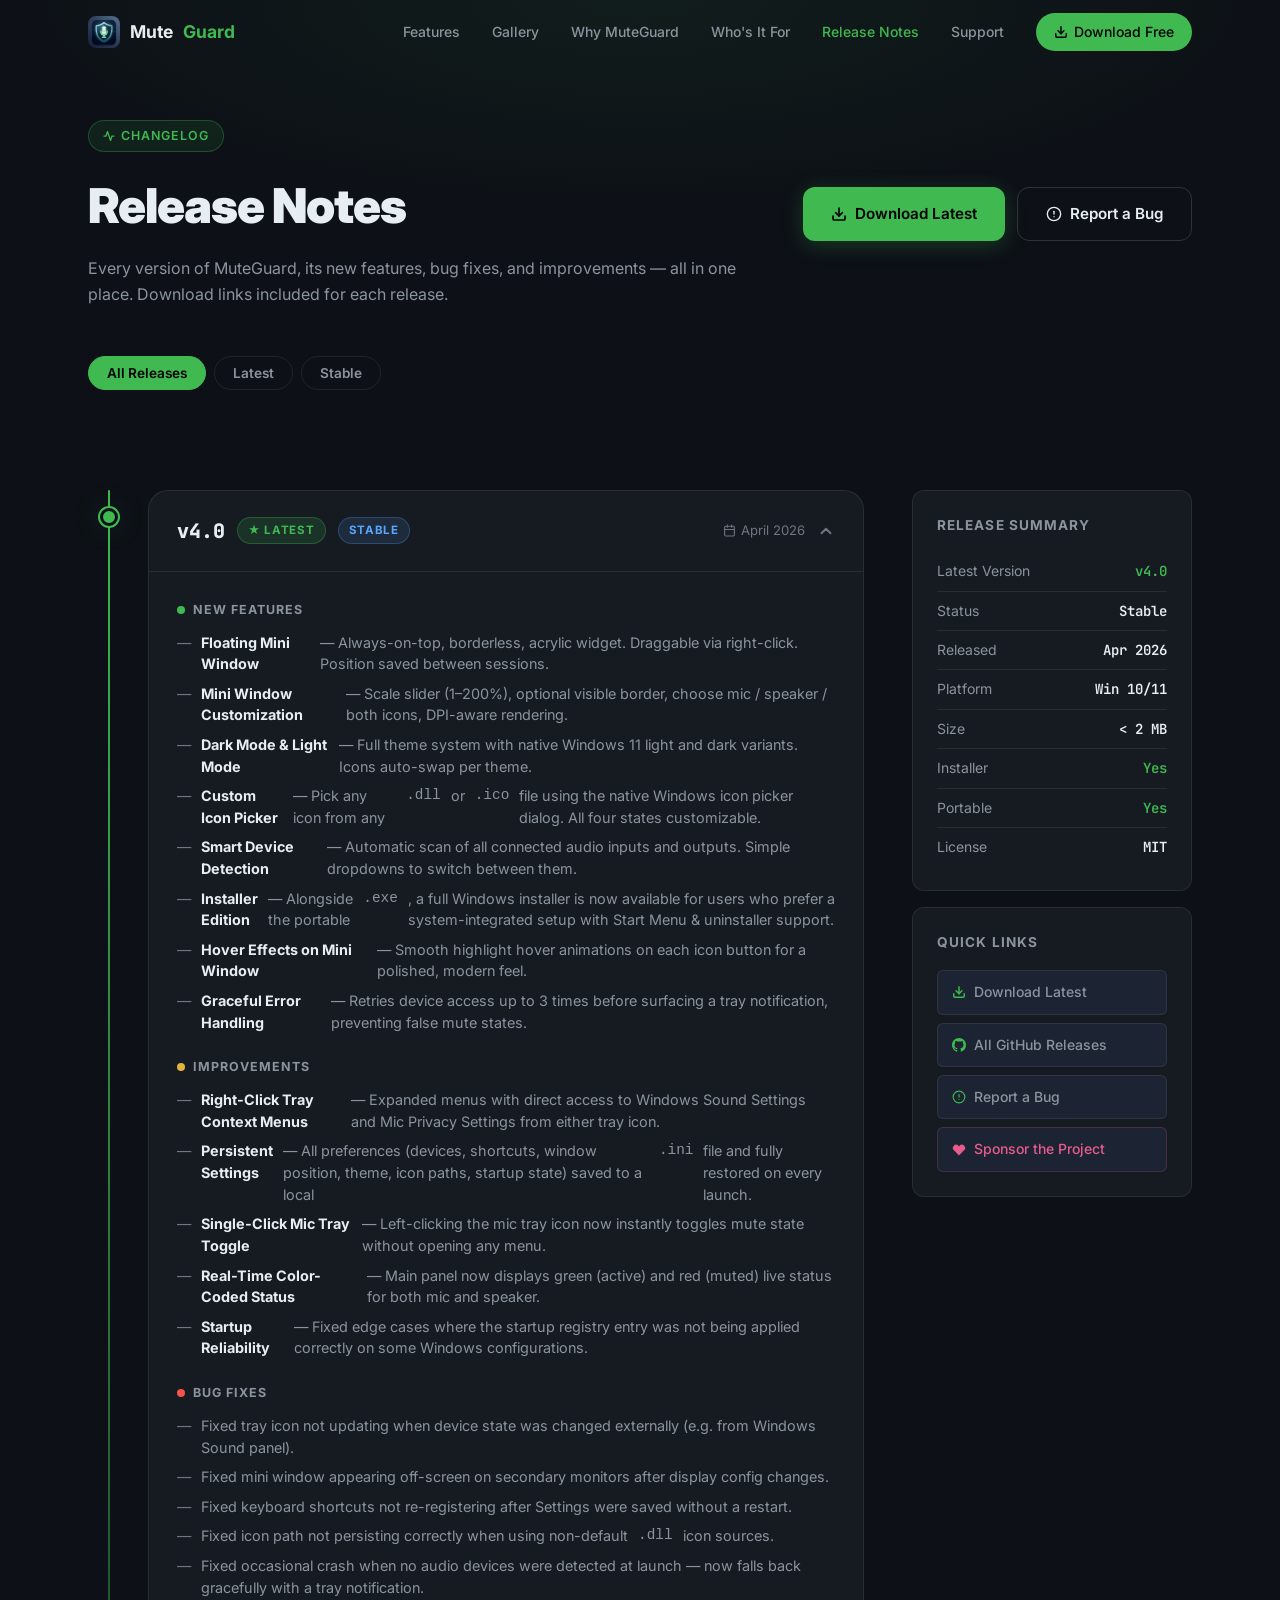
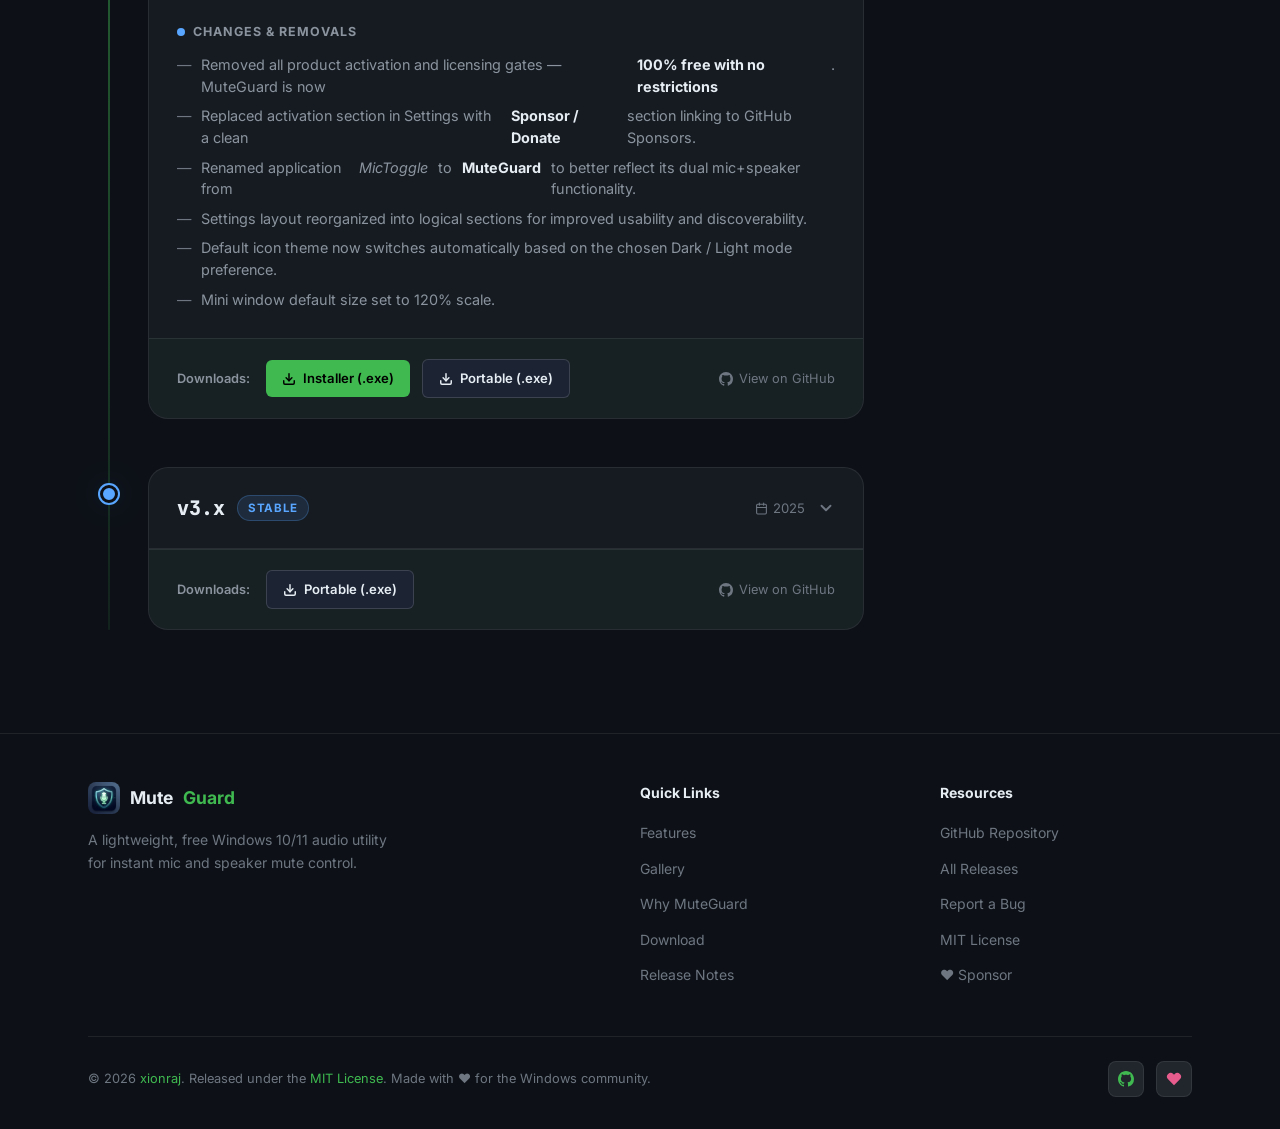
==== docs/release-notes.html @ b27aa602 "Add release notes page and supporting scripts to documentation" ====
﻿<!DOCTYPE html>
<html lang="en">
<head>
  <meta charset="UTF-8" />
  <meta name="viewport" content="width=device-width, initial-scale=1.0" />
  <meta http-equiv="X-UA-Compatible" content="IE=edge" />

  <!-- SEO -->
  <title>Release Notes — MuteGuard</title>
  <meta name="description" content="Full release notes and changelog for MuteGuard — the free Windows 10/11 mic and speaker mute utility. See what's new in every version." />
  <meta name="author" content="xionraj" />
  <meta name="robots" content="index, follow" />
  <link rel="canonical" href="https://xionraj.github.io/MuteGuard/release-notes.html" />

  <!-- Open Graph -->
  <meta property="og:type" content="website" />
  <meta property="og:title" content="Release Notes — MuteGuard" />
  <meta property="og:description" content="Changelog and release notes for every version of MuteGuard." />
  <meta property="og:image" content="https://xionraj.github.io/MuteGuard/assets/images/icon.png" />
  <meta property="og:url" content="https://xionraj.github.io/MuteGuard/release-notes.html" />

  <!-- Favicon -->
  <link rel="icon" type="image/png" href="assets/images/icon.png" />
  <link rel="apple-touch-icon" href="assets/images/icon.png" />

  <!-- Stylesheet -->
  <link rel="stylesheet" href="assets/css/style.css" />

  <style>
    /* ── Release Notes page extras ── */
    .rn-hero {
      padding: 120px 0 60px;
      background: var(--color-bg);
      position: relative;
      overflow: hidden;
    }
    .rn-hero::before {
      content: '';
      position: absolute;
      inset: 0;
      background: radial-gradient(ellipse 70% 60% at 50% 0%, rgba(63,185,80,0.07) 0%, transparent 70%);
      pointer-events: none;
    }
    .rn-hero-inner {
      position: relative;
      z-index: 1;
      display: flex;
      align-items: center;
      gap: 24px;
      flex-wrap: wrap;
    }
    .rn-hero-text { flex: 1; min-width: 260px; }
    .rn-hero-text h1 { font-size: clamp(2rem, 4vw, 3rem); font-weight: 900; letter-spacing: -0.02em; margin-bottom: 10px; }
    .rn-hero-text p { color: var(--color-text-muted); font-size: 1rem; line-height: 1.65; }
    .rn-hero-actions { display: flex; gap: 12px; flex-wrap: wrap; }

    /* ── Filter tabs ── */
    .rn-filter {
      display: flex;
      gap: 8px;
      flex-wrap: wrap;
      margin: 48px 0 40px;
    }
    .filter-btn {
      padding: 8px 18px;
      border-radius: 99px;
      border: 1px solid var(--color-border);
      background: transparent;
      color: var(--color-text-muted);
      font-size: 0.85rem;
      font-weight: 600;
      cursor: pointer;
      font-family: 'Inter', system-ui, sans-serif;
      transition: all var(--transition-fast);
    }
    .filter-btn:hover { border-color: var(--color-accent); color: var(--color-text); }
    .filter-btn.active {
      background: var(--color-accent);
      border-color: var(--color-accent);
      color: #000;
    }

    /* ── Timeline vertical line ── */
    .rn-timeline { position: relative; }
    .rn-timeline::before {
      content: '';
      position: absolute;
      top: 0; bottom: 0;
      left: 20px;
      width: 2px;
      background: linear-gradient(to bottom, var(--color-accent), rgba(63,185,80,0.1));
      border-radius: 99px;
    }

    /* ── Release entry ── */
    .release-entry {
      position: relative;
      padding-left: 60px;
      margin-bottom: 48px;
    }
    .release-entry:last-child { margin-bottom: 0; }
    .timeline-dot {
      position: absolute;
      left: 12px;
      top: 18px;
      width: 18px; height: 18px;
      border-radius: 50%;
      background: var(--color-accent);
      border: 3px solid var(--color-bg);
      box-shadow: 0 0 0 2px var(--color-accent), var(--shadow-glow-green);
      z-index: 1;
      transition: transform var(--transition-med);
    }
    .release-entry:hover .timeline-dot { transform: scale(1.2); }

    .release-card {
      background: var(--color-bg-2);
      border: 1px solid var(--color-border);
      border-radius: var(--radius-lg);
      overflow: hidden;
      transition: border-color var(--transition-med), box-shadow var(--transition-med);
    }
    .release-card:hover {
      border-color: rgba(63,185,80,0.25);
      box-shadow: var(--shadow-hover);
    }

    /* ── Card header ── */
    .release-header {
      display: flex;
      align-items: center;
      justify-content: space-between;
      padding: 24px 28px;
      border-bottom: 1px solid var(--color-border);
      gap: 16px;
      flex-wrap: wrap;
      cursor: pointer;
      user-select: none;
    }
    .release-header:hover .release-version { color: var(--color-accent); }
    .release-meta { display: flex; align-items: center; gap: 12px; flex-wrap: wrap; }
    .release-version {
      font-size: 1.25rem;
      font-weight: 800;
      font-family: 'JetBrains Mono', monospace;
      color: var(--color-text);
      transition: color var(--transition-fast);
    }
    .release-tag {
      display: inline-flex;
      align-items: center;
      gap: 5px;
      padding: 3px 10px;
      border-radius: 99px;
      font-size: 0.72rem;
      font-weight: 700;
      text-transform: uppercase;
      letter-spacing: 0.06em;
    }
    .tag-latest { background: rgba(63,185,80,0.15); color: var(--color-accent); border: 1px solid rgba(63,185,80,0.3); }
    .tag-stable { background: rgba(88,166,255,0.12); color: var(--color-accent-2); border: 1px solid rgba(88,166,255,0.25); }
    .tag-beta   { background: rgba(227,179,65,0.12); color: var(--color-amber);    border: 1px solid rgba(227,179,65,0.25); }

    .release-date {
      font-size: 0.82rem;
      color: var(--color-text-subtle);
      display: flex;
      align-items: center;
      gap: 5px;
    }
    .release-header-right { display: flex; align-items: center; gap: 12px; }
    .chevron {
      color: var(--color-text-subtle);
      transition: transform var(--transition-med);
      flex-shrink: 0;
    }
    .release-entry.open .chevron { transform: rotate(180deg); }

    /* ── Card body (collapsible) ── */
    .release-body {
      padding: 0 28px;
      max-height: 0;
      overflow: hidden;
      transition: max-height 0.45s cubic-bezier(0.4,0,0.2,1), padding 0.3s ease;
    }
    .release-entry.open .release-body {
      max-height: 2000px;
      padding: 28px;
    }

    /* ── Change categories ── */
    .change-section { margin-bottom: 24px; }
    .change-section:last-child { margin-bottom: 0; }
    .change-category {
      display: flex;
      align-items: center;
      gap: 8px;
      font-size: 0.78rem;
      font-weight: 700;
      text-transform: uppercase;
      letter-spacing: 0.08em;
      color: var(--color-text-muted);
      margin-bottom: 12px;
    }
    .cat-dot {
      width: 8px; height: 8px;
      border-radius: 50%;
      flex-shrink: 0;
    }
    .cat-new    { background: var(--color-accent); }
    .cat-fix    { background: var(--color-red); }
    .cat-change { background: var(--color-accent-2); }
    .cat-improve{ background: var(--color-amber); }

    .change-list { list-style: none; display: flex; flex-direction: column; gap: 8px; }
    .change-list li {
      display: flex;
      gap: 10px;
      font-size: 0.9rem;
      color: var(--color-text-muted);
      line-height: 1.5;
    }
    .change-list li::before {
      content: '—';
      color: var(--color-text-subtle);
      flex-shrink: 0;
    }
    .change-list li strong { color: var(--color-text); }

    /* ── Download row ── */
    .release-downloads {
      display: flex;
      align-items: center;
      gap: 12px;
      padding: 20px 28px;
      background: rgba(63,185,80,0.04);
      border-top: 1px solid var(--color-border);
      flex-wrap: wrap;
    }
    .dl-label { font-size: 0.8rem; color: var(--color-text-muted); font-weight: 600; margin-right: 4px; }
    .dl-btn {
      display: inline-flex;
      align-items: center;
      gap: 7px;
      padding: 8px 16px;
      border-radius: var(--radius-sm);
      font-size: 0.82rem;
      font-weight: 600;
      text-decoration: none;
      transition: all var(--transition-fast);
    }
    .dl-btn-installer {
      background: var(--color-accent);
      color: #000;
    }
    .dl-btn-installer:hover {
      background: #4cc95e;
      color: #000;
      transform: translateY(-1px);
      box-shadow: var(--shadow-glow-green);
    }
    .dl-btn-portable {
      background: var(--color-bg-3);
      color: var(--color-text);
      border: 1px solid var(--color-border-2);
    }
    .dl-btn-portable:hover {
      background: var(--color-surface);
      border-color: var(--color-accent);
      color: var(--color-text);
      transform: translateY(-1px);
    }
    .dl-github {
      margin-left: auto;
      color: var(--color-text-subtle);
      font-size: 0.8rem;
      display: flex;
      align-items: center;
      gap: 6px;
      transition: color var(--transition-fast);
    }
    .dl-github:hover { color: var(--color-text); }

    /* ── Sidebar stats (optional summary) ── */
    .rn-layout { display: grid; grid-template-columns: 1fr 280px; gap: 48px; align-items: start; }
    .rn-sidebar {
      position: sticky;
      top: 84px;
    }
    .sidebar-card {
      background: var(--color-bg-2);
      border: 1px solid var(--color-border);
      border-radius: var(--radius-md);
      padding: 24px;
      margin-bottom: 16px;
    }
    .sidebar-card h3 {
      font-size: 0.85rem;
      font-weight: 700;
      color: var(--color-text-muted);
      text-transform: uppercase;
      letter-spacing: 0.08em;
      margin-bottom: 16px;
    }
    .stat-row {
      display: flex;
      justify-content: space-between;
      align-items: center;
      padding: 8px 0;
      border-bottom: 1px solid var(--color-border);
      font-size: 0.875rem;
    }
    .stat-row:last-child { border-bottom: none; }
    .stat-label { color: var(--color-text-muted); }
    .stat-value { color: var(--color-text); font-weight: 600; font-family: 'JetBrains Mono', monospace; }
    .stat-value.green { color: var(--color-accent); }

    .sidebar-links { display: flex; flex-direction: column; gap: 8px; }
    .sidebar-link {
      display: flex;
      align-items: center;
      gap: 8px;
      padding: 10px 14px;
      background: var(--color-bg-3);
      border: 1px solid var(--color-border);
      border-radius: var(--radius-sm);
      color: var(--color-text-muted);
      font-size: 0.875rem;
      font-weight: 500;
      text-decoration: none;
      transition: all var(--transition-fast);
    }
    .sidebar-link:hover {
      background: var(--color-surface);
      border-color: rgba(63,185,80,0.3);
      color: var(--color-text);
    }
    .sidebar-link svg { flex-shrink: 0; color: var(--color-accent); }

    @media (max-width: 900px) {
      .rn-layout { grid-template-columns: 1fr; }
      .rn-sidebar { position: static; }
      .rn-timeline::before { left: 10px; }
      .release-entry { padding-left: 40px; }
      .timeline-dot { left: 2px; }
    }
  </style>
</head>
<body>

<!-- ═══════════════ NAV ═══════════════ -->
<nav id="navbar" role="navigation" aria-label="Main navigation">
  <div class="container nav-inner">
    <a href="index.html" class="nav-logo" aria-label="MuteGuard Home">
      <img src="assets/images/icon.png" alt="MuteGuard icon" width="32" height="32" />
      Mute<span>Guard</span>
    </a>

    <ul class="nav-links" role="list">
      <li><a href="index.html#features">Features</a></li>
      <li><a href="index.html#visuals">Gallery</a></li>
      <li><a href="index.html#why">Why MuteGuard</a></li>
      <li><a href="index.html#audience">Who's It For</a></li>
      <li><a href="release-notes.html" style="color:var(--color-accent)">Release Notes</a></li>
      <li><a href="index.html#donate">Support</a></li>
      <li>
        <a href="https://github.com/xionraj/MuteGuard/releases/latest"
           class="btn-nav"
           target="_blank"
           rel="noopener">
          <svg width="14" height="14" viewBox="0 0 24 24" fill="none" stroke="currentColor" stroke-width="2.5" stroke-linecap="round" stroke-linejoin="round"><path d="M21 15v4a2 2 0 0 1-2 2H5a2 2 0 0 1-2-2v-4"/><polyline points="7 10 12 15 17 10"/><line x1="12" y1="15" x2="12" y2="3"/></svg>
          Download Free
        </a>
      </li>
    </ul>

    <button class="hamburger" id="hamburger" aria-label="Toggle menu" aria-expanded="false">
      <span></span><span></span><span></span>
    </button>
  </div>
</nav>

<!-- Mobile nav -->
<nav id="mobile-nav" class="mobile-nav" aria-label="Mobile navigation">
  <a href="index.html#features">Features</a>
  <a href="index.html#visuals">Gallery</a>
  <a href="index.html#why">Why MuteGuard</a>
  <a href="release-notes.html">Release Notes</a>
  <a href="index.html#donate">♥ Support the Project</a>
  <a href="https://github.com/xionraj/MuteGuard/releases/latest" target="_blank" rel="noopener" class="btn-nav" style="justify-content:center;">⬇ Download Free</a>
</nav>

<!-- ═══════════════ HERO ═══════════════ -->
<div class="rn-hero">
  <div class="container">
    <div class="rn-hero-inner">
      <div class="rn-hero-text" data-reveal>
        <div class="section-label" style="margin-bottom:16px;">
          <svg width="12" height="12" viewBox="0 0 24 24" fill="none" stroke="currentColor" stroke-width="2.5" stroke-linecap="round" stroke-linejoin="round"><polyline points="22 12 18 12 15 21 9 3 6 12 2 12"/></svg>
          Changelog
        </div>
        <h1>Release Notes</h1>
        <p>Every version of MuteGuard, its new features, bug fixes, and improvements — all in one place. Download links included for each release.</p>
      </div>
      <div class="rn-hero-actions" data-reveal data-reveal-delay="2">
        <a href="https://github.com/xionraj/MuteGuard/releases/latest"
           class="btn btn-primary"
           target="_blank"
           rel="noopener">
          <svg width="16" height="16" viewBox="0 0 24 24" fill="none" stroke="currentColor" stroke-width="2.5" stroke-linecap="round" stroke-linejoin="round"><path d="M21 15v4a2 2 0 0 1-2 2H5a2 2 0 0 1-2-2v-4"/><polyline points="7 10 12 15 17 10"/><line x1="12" y1="15" x2="12" y2="3"/></svg>
          Download Latest
        </a>
        <a href="https://github.com/xionraj/MuteGuard/issues"
           class="btn btn-outline"
           target="_blank"
           rel="noopener">
          <svg width="16" height="16" viewBox="0 0 24 24" fill="none" stroke="currentColor" stroke-width="2" stroke-linecap="round" stroke-linejoin="round"><circle cx="12" cy="12" r="10"/><line x1="12" y1="8" x2="12" y2="12"/><line x1="12" y1="16" x2="12.01" y2="16"/></svg>
          Report a Bug
        </a>
      </div>
    </div>

    <!-- Filter tabs -->
    <div class="rn-filter" role="tablist" aria-label="Filter releases">
      <button class="filter-btn active" data-filter="all" role="tab" aria-selected="true">All Releases</button>
      <button class="filter-btn" data-filter="latest" role="tab" aria-selected="false">Latest</button>
      <button class="filter-btn" data-filter="stable" role="tab" aria-selected="false">Stable</button>
    </div>
  </div>
</div>

<!-- ═══════════════ MAIN CONTENT ═══════════════ -->
<main class="section-pad" style="padding-top:0;" id="main-content">
  <div class="container">
    <div class="rn-layout">

      <!-- ── Left: Timeline ── -->
      <div>
        <div class="rn-timeline" id="releases-list">

          <!-- ════════════════════════════════════
               v4.0 — LATEST
               ════════════════════════════════════ -->
          <div class="release-entry open" data-tags="latest stable" data-reveal>
            <div class="timeline-dot" aria-hidden="true"></div>
            <div class="release-card">
              <div class="release-header" role="button" aria-expanded="true" tabindex="0" aria-controls="body-v40">
                <div class="release-meta">
                  <span class="release-version">v4.0</span>
                  <span class="release-tag tag-latest">★ Latest</span>
                  <span class="release-tag tag-stable">Stable</span>
                </div>
                <div class="release-header-right">
                  <span class="release-date">
                    <svg width="13" height="13" viewBox="0 0 24 24" fill="none" stroke="currentColor" stroke-width="2" stroke-linecap="round" stroke-linejoin="round"><rect x="3" y="4" width="18" height="18" rx="2"/><line x1="16" y1="2" x2="16" y2="6"/><line x1="8" y1="2" x2="8" y2="6"/><line x1="3" y1="10" x2="21" y2="10"/></svg>
                    April 2026
                  </span>
                  <svg class="chevron" width="18" height="18" viewBox="0 0 24 24" fill="none" stroke="currentColor" stroke-width="2.5" stroke-linecap="round" stroke-linejoin="round"><polyline points="6 9 12 15 18 9"/></svg>
                </div>
              </div>

              <div class="release-body" id="body-v40">

                <!-- New Features -->
                <div class="change-section">
                  <div class="change-category">
                    <span class="cat-dot cat-new"></span>
                    New Features
                  </div>
                  <ul class="change-list">
                    <li><strong>Floating Mini Window</strong> — Always-on-top, borderless, acrylic widget. Draggable via right-click. Position saved between sessions.</li>
                    <li><strong>Mini Window Customization</strong> — Scale slider (1–200%), optional visible border, choose mic / speaker / both icons, DPI-aware rendering.</li>
                    <li><strong>Dark Mode &amp; Light Mode</strong> — Full theme system with native Windows 11 light and dark variants. Icons auto-swap per theme.</li>
                    <li><strong>Custom Icon Picker</strong> — Pick any icon from any <code>.dll</code> or <code>.ico</code> file using the native Windows icon picker dialog. All four states customizable.</li>
                    <li><strong>Smart Device Detection</strong> — Automatic scan of all connected audio inputs and outputs. Simple dropdowns to switch between them.</li>
                    <li><strong>Installer Edition</strong> — Alongside the portable <code>.exe</code>, a full Windows installer is now available for users who prefer a system-integrated setup with Start Menu &amp; uninstaller support.</li>
                    <li><strong>Hover Effects on Mini Window</strong> — Smooth highlight hover animations on each icon button for a polished, modern feel.</li>
                    <li><strong>Graceful Error Handling</strong> — Retries device access up to 3 times before surfacing a tray notification, preventing false mute states.</li>
                  </ul>
                </div>

                <!-- Improvements -->
                <div class="change-section">
                  <div class="change-category">
                    <span class="cat-dot cat-improve"></span>
                    Improvements
                  </div>
                  <ul class="change-list">
                    <li><strong>Right-Click Tray Context Menus</strong> — Expanded menus with direct access to Windows Sound Settings and Mic Privacy Settings from either tray icon.</li>
                    <li><strong>Persistent Settings</strong> — All preferences (devices, shortcuts, window position, theme, icon paths, startup state) saved to a local <code>.ini</code> file and fully restored on every launch.</li>
                    <li><strong>Single-Click Mic Tray Toggle</strong> — Left-clicking the mic tray icon now instantly toggles mute state without opening any menu.</li>
                    <li><strong>Real-Time Color-Coded Status</strong> — Main panel now displays green (active) and red (muted) live status for both mic and speaker.</li>
                    <li><strong>Startup Reliability</strong> — Fixed edge cases where the startup registry entry was not being applied correctly on some Windows configurations.</li>
                  </ul>
                </div>

                <!-- Bug Fixes -->
                <div class="change-section">
                  <div class="change-category">
                    <span class="cat-dot cat-fix"></span>
                    Bug Fixes
                  </div>
                  <ul class="change-list">
                    <li>Fixed tray icon not updating when device state was changed externally (e.g. from Windows Sound panel).</li>
                    <li>Fixed mini window appearing off-screen on secondary monitors after display config changes.</li>
                    <li>Fixed keyboard shortcuts not re-registering after Settings were saved without a restart.</li>
                    <li>Fixed icon path not persisting correctly when using non-default <code>.dll</code> icon sources.</li>
                    <li>Fixed occasional crash when no audio devices were detected at launch — now falls back gracefully with a tray notification.</li>
                  </ul>
                </div>

                <!-- Changes -->
                <div class="change-section">
                  <div class="change-category">
                    <span class="cat-dot cat-change"></span>
                    Changes &amp; Removals
                  </div>
                  <ul class="change-list">
                    <li>Removed all product activation and licensing gates — MuteGuard is now <strong>100% free with no restrictions</strong>.</li>
                    <li>Replaced activation section in Settings with a clean <strong>Sponsor / Donate</strong> section linking to GitHub Sponsors.</li>
                    <li>Renamed application from <em>MicToggle</em> to <strong>MuteGuard</strong> to better reflect its dual mic+speaker functionality.</li>
                    <li>Settings layout reorganized into logical sections for improved usability and discoverability.</li>
                    <li>Default icon theme now switches automatically based on the chosen Dark / Light mode preference.</li>
                    <li>Mini window default size set to 120% scale.</li>
                  </ul>
                </div>

              </div><!-- /release-body -->

              <div class="release-downloads">
                <span class="dl-label">Downloads:</span>
                <a href="https://github.com/xionraj/MuteGuard/releases/latest"
                   class="dl-btn dl-btn-installer"
                   target="_blank" rel="noopener">
                  <svg width="14" height="14" viewBox="0 0 24 24" fill="none" stroke="currentColor" stroke-width="2.5" stroke-linecap="round" stroke-linejoin="round"><path d="M21 15v4a2 2 0 0 1-2 2H5a2 2 0 0 1-2-2v-4"/><polyline points="7 10 12 15 17 10"/><line x1="12" y1="15" x2="12" y2="3"/></svg>
                  Installer (.exe)
                </a>
                <a href="https://github.com/xionraj/MuteGuard/releases/latest"
                   class="dl-btn dl-btn-portable"
                   target="_blank" rel="noopener">
                  <svg width="14" height="14" viewBox="0 0 24 24" fill="none" stroke="currentColor" stroke-width="2.5" stroke-linecap="round" stroke-linejoin="round"><path d="M21 15v4a2 2 0 0 1-2 2H5a2 2 0 0 1-2-2v-4"/><polyline points="7 10 12 15 17 10"/><line x1="12" y1="15" x2="12" y2="3"/></svg>
                  Portable (.exe)
                </a>
                <a href="https://github.com/xionraj/MuteGuard/releases/latest"
                   class="dl-github"
                   target="_blank" rel="noopener">
                  <svg width="14" height="14" viewBox="0 0 24 24" fill="currentColor"><path d="M12 0C5.37 0 0 5.37 0 12c0 5.31 3.435 9.795 8.205 11.385.6.105.825-.255.825-.57 0-.285-.015-1.23-.015-2.235-3.015.555-3.795-.735-4.035-1.41-.135-.345-.72-1.41-1.23-1.695-.42-.225-1.02-.78-.015-.795.945-.015 1.62.87 1.845 1.23 1.08 1.815 2.805 1.305 3.495.99.105-.78.42-1.305.765-1.605-2.67-.3-5.46-1.335-5.46-5.925 0-1.305.465-2.385 1.23-3.225-.12-.3-.54-1.53.12-3.18 0 0 1.005-.315 3.3 1.23.96-.27 1.98-.405 3-.405s2.04.135 3 .405c2.295-1.56 3.3-1.23 3.3-1.23.66 1.65.24 2.88.12 3.18.765.84 1.23 1.905 1.23 3.225 0 4.605-2.805 5.625-5.475 5.925.435.375.81 1.095.81 2.22 0 1.605-.015 2.895-.015 3.3 0 .315.225.69.825.57A12.02 12.02 0 0 0 24 12c0-6.63-5.37-12-12-12z"/></svg>
                  View on GitHub
                </a>
              </div>
            </div>
          </div><!-- /v4.0 -->

          <!-- ════════════════════════════════════
               v3.x placeholder — kept collapsed
               ════════════════════════════════════ -->
          <div class="release-entry" data-tags="stable" data-reveal data-reveal-delay="1">
            <div class="timeline-dot" style="background:var(--color-accent-2);box-shadow:0 0 0 2px var(--color-accent-2),var(--shadow-glow-blue);" aria-hidden="true"></div>
            <div class="release-card">
              <div class="release-header" role="button" aria-expanded="false" tabindex="0" aria-controls="body-v3x">
                <div class="release-meta">
                  <span class="release-version">v3.x</span>
                  <span class="release-tag tag-stable">Stable</span>
                </div>
                <div class="release-header-right">
                  <span class="release-date">
                    <svg width="13" height="13" viewBox="0 0 24 24" fill="none" stroke="currentColor" stroke-width="2" stroke-linecap="round" stroke-linejoin="round"><rect x="3" y="4" width="18" height="18" rx="2"/><line x1="16" y1="2" x2="16" y2="6"/><line x1="8" y1="2" x2="8" y2="6"/><line x1="3" y1="10" x2="21" y2="10"/></svg>
                    2025
                  </span>
                  <svg class="chevron" width="18" height="18" viewBox="0 0 24 24" fill="none" stroke="currentColor" stroke-width="2.5" stroke-linecap="round" stroke-linejoin="round"><polyline points="6 9 12 15 18 9"/></svg>
                </div>
              </div>

              <div class="release-body" id="body-v3x">
                <div class="change-section">
                  <div class="change-category">
                    <span class="cat-dot cat-new"></span>
                    New Features
                  </div>
                  <ul class="change-list">
                    <li><strong>Dual Audio Control</strong> — Initial implementation of independent mic and speaker mute controls from a single app.</li>
                    <li><strong>Keyboard Shortcuts</strong> — Global hotkeys <kbd>Win + Alt + M</kbd> and <kbd>Win + Alt + S</kbd> introduced.</li>
                    <li><strong>Dual System Tray Icons</strong> — Two separate tray icons (mic + speaker) with real-time mute state indicators.</li>
                    <li><strong>Run at Startup</strong> — Windows startup registry integration added to the Settings panel.</li>
                    <li><strong>Shortcut Rebinding</strong> — Settings panel allows remapping both hotkeys to any custom key combination.</li>
                  </ul>
                </div>
                <div class="change-section">
                  <div class="change-category">
                    <span class="cat-dot cat-improve"></span>
                    Improvements
                  </div>
                  <ul class="change-list">
                    <li>Settings panel redesigned and reorganized into logical sections.</li>
                    <li>Tray icon right-click menus now include quick-access to Windows Sound Settings.</li>
                    <li>Improved tray icon rendering resolution for high-DPI displays.</li>
                  </ul>
                </div>
                <div class="change-section">
                  <div class="change-category">
                    <span class="cat-dot cat-fix"></span>
                    Bug Fixes
                  </div>
                  <ul class="change-list">
                    <li>Fixed hotkey not releasing properly when the app was closed and relaunched.</li>
                    <li>Fixed tray icon default state being incorrect on first launch.</li>
                  </ul>
                </div>
              </div>

              <div class="release-downloads">
                <span class="dl-label">Downloads:</span>
                <a href="https://github.com/xionraj/MuteGuard/releases"
                   class="dl-btn dl-btn-portable"
                   target="_blank" rel="noopener">
                  <svg width="14" height="14" viewBox="0 0 24 24" fill="none" stroke="currentColor" stroke-width="2.5" stroke-linecap="round" stroke-linejoin="round"><path d="M21 15v4a2 2 0 0 1-2 2H5a2 2 0 0 1-2-2v-4"/><polyline points="7 10 12 15 17 10"/><line x1="12" y1="15" x2="12" y2="3"/></svg>
                  Portable (.exe)
                </a>
                <a href="https://github.com/xionraj/MuteGuard/releases"
                   class="dl-github"
                   target="_blank" rel="noopener">
                  <svg width="14" height="14" viewBox="0 0 24 24" fill="currentColor"><path d="M12 0C5.37 0 0 5.37 0 12c0 5.31 3.435 9.795 8.205 11.385.6.105.825-.255.825-.57 0-.285-.015-1.23-.015-2.235-3.015.555-3.795-.735-4.035-1.41-.135-.345-.72-1.41-1.23-1.695-.42-.225-1.02-.78-.015-.795.945-.015 1.62.87 1.845 1.23 1.08 1.815 2.805 1.305 3.495.99.105-.78.42-1.305.765-1.605-2.67-.3-5.46-1.335-5.46-5.925 0-1.305.465-2.385 1.23-3.225-.12-.3-.54-1.53.12-3.18 0 0 1.005-.315 3.3 1.23.96-.27 1.98-.405 3-.405s2.04.135 3 .405c2.295-1.56 3.3-1.23 3.3-1.23.66 1.65.24 2.88.12 3.18.765.84 1.23 1.905 1.23 3.225 0 4.605-2.805 5.625-5.475 5.925.435.375.81 1.095.81 2.22 0 1.605-.015 2.895-.015 3.3 0 .315.225.69.825.57A12.02 12.02 0 0 0 24 12c0-6.63-5.37-12-12-12z"/></svg>
                  View on GitHub
                </a>
              </div>
            </div>
          </div><!-- /v3.x -->

        </div><!-- /rn-timeline -->

        <!-- No results placeholder -->
        <div id="no-results" style="display:none; text-align:center; padding:60px 0; color:var(--color-text-muted);">
          <p style="font-size:1rem;">No releases match this filter.</p>
        </div>
      </div><!-- /left col -->

      <!-- ── Right: Sidebar ── -->
      <aside class="rn-sidebar" aria-label="Release summary">
        <div class="sidebar-card">
          <h3>Release Summary</h3>
          <div class="stat-row">
            <span class="stat-label">Latest Version</span>
            <span class="stat-value green">v4.0</span>
          </div>
          <div class="stat-row">
            <span class="stat-label">Status</span>
            <span class="stat-value">Stable</span>
          </div>
          <div class="stat-row">
            <span class="stat-label">Released</span>
            <span class="stat-value">Apr 2026</span>
          </div>
          <div class="stat-row">
            <span class="stat-label">Platform</span>
            <span class="stat-value">Win 10/11</span>
          </div>
          <div class="stat-row">
            <span class="stat-label">Size</span>
            <span class="stat-value">&lt; 2 MB</span>
          </div>
          <div class="stat-row">
            <span class="stat-label">Installer</span>
            <span class="stat-value green">Yes</span>
          </div>
          <div class="stat-row">
            <span class="stat-label">Portable</span>
            <span class="stat-value green">Yes</span>
          </div>
          <div class="stat-row">
            <span class="stat-label">License</span>
            <span class="stat-value">MIT</span>
          </div>
        </div>

        <div class="sidebar-card">
          <h3>Quick Links</h3>
          <div class="sidebar-links">
            <a href="https://github.com/xionraj/MuteGuard/releases/latest"
               class="sidebar-link" target="_blank" rel="noopener">
              <svg width="14" height="14" viewBox="0 0 24 24" fill="none" stroke="currentColor" stroke-width="2.5" stroke-linecap="round" stroke-linejoin="round"><path d="M21 15v4a2 2 0 0 1-2 2H5a2 2 0 0 1-2-2v-4"/><polyline points="7 10 12 15 17 10"/><line x1="12" y1="15" x2="12" y2="3"/></svg>
              Download Latest
            </a>
            <a href="https://github.com/xionraj/MuteGuard/releases"
               class="sidebar-link" target="_blank" rel="noopener">
              <svg width="14" height="14" viewBox="0 0 24 24" fill="currentColor"><path d="M12 0C5.37 0 0 5.37 0 12c0 5.31 3.435 9.795 8.205 11.385.6.105.825-.255.825-.57 0-.285-.015-1.23-.015-2.235-3.015.555-3.795-.735-4.035-1.41-.135-.345-.72-1.41-1.23-1.695-.42-.225-1.02-.78-.015-.795.945-.015 1.62.87 1.845 1.23 1.08 1.815 2.805 1.305 3.495.99.105-.78.42-1.305.765-1.605-2.67-.3-5.46-1.335-5.46-5.925 0-1.305.465-2.385 1.23-3.225-.12-.3-.54-1.53.12-3.18 0 0 1.005-.315 3.3 1.23.96-.27 1.98-.405 3-.405s2.04.135 3 .405c2.295-1.56 3.3-1.23 3.3-1.23.66 1.65.24 2.88.12 3.18.765.84 1.23 1.905 1.23 3.225 0 4.605-2.805 5.625-5.475 5.925.435.375.81 1.095.81 2.22 0 1.605-.015 2.895-.015 3.3 0 .315.225.69.825.57A12.02 12.02 0 0 0 24 12c0-6.63-5.37-12-12-12z"/></svg>
              All GitHub Releases
            </a>
            <a href="https://github.com/xionraj/MuteGuard/issues"
               class="sidebar-link" target="_blank" rel="noopener">
              <svg width="14" height="14" viewBox="0 0 24 24" fill="none" stroke="currentColor" stroke-width="2" stroke-linecap="round" stroke-linejoin="round"><circle cx="12" cy="12" r="10"/><line x1="12" y1="8" x2="12" y2="12"/><line x1="12" y1="16" x2="12.01" y2="16"/></svg>
              Report a Bug
            </a>
            <a href="https://github.com/sponsors/xionraj"
               class="sidebar-link" target="_blank" rel="noopener"
               style="color:#e85c8d;border-color:rgba(232,92,141,0.2);">
              <svg width="14" height="14" viewBox="0 0 24 24" fill="currentColor" style="color:#e85c8d;"><path d="M20.84 4.61a5.5 5.5 0 0 0-7.78 0L12 5.67l-1.06-1.06a5.5 5.5 0 0 0-7.78 7.78l1.06 1.06L12 21.23l7.78-7.78 1.06-1.06a5.5 5.5 0 0 0 0-7.78z"/></svg>
              Sponsor the Project
            </a>
          </div>
        </div>
      </aside>

    </div><!-- /rn-layout -->
  </div>
</main>

<!-- ═══════════════ FOOTER ═══════════════ -->
<footer role="contentinfo">
  <div class="container">
    <div class="footer-inner">
      <div class="footer-brand">
        <a href="index.html" class="nav-logo" aria-label="Back to home">
          <img src="assets/images/icon.png" alt="MuteGuard icon" width="28" height="28" />
          Mute<span>Guard</span>
        </a>
        <p>A lightweight, free Windows 10/11 audio utility for instant mic and speaker mute control.</p>
      </div>
      <div class="footer-col">
        <h4>Quick Links</h4>
        <ul class="footer-links">
          <li><a href="index.html#features">Features</a></li>
          <li><a href="index.html#visuals">Gallery</a></li>
          <li><a href="index.html#why">Why MuteGuard</a></li>
          <li><a href="index.html#download">Download</a></li>
          <li><a href="release-notes.html">Release Notes</a></li>
        </ul>
      </div>
      <div class="footer-col">
        <h4>Resources</h4>
        <ul class="footer-links">
          <li><a href="https://github.com/xionraj/MuteGuard" target="_blank" rel="noopener">GitHub Repository</a></li>
          <li><a href="https://github.com/xionraj/MuteGuard/releases" target="_blank" rel="noopener">All Releases</a></li>
          <li><a href="https://github.com/xionraj/MuteGuard/issues" target="_blank" rel="noopener">Report a Bug</a></li>
          <li><a href="https://github.com/xionraj/MuteGuard/blob/main/LICENSE" target="_blank" rel="noopener">MIT License</a></li>
          <li><a href="https://github.com/sponsors/xionraj" target="_blank" rel="noopener">♥ Sponsor</a></li>
        </ul>
      </div>
    </div>
    <div class="footer-bottom">
      <p>
        &copy; <span id="year">2026</span> <a href="https://github.com/xionraj" target="_blank" rel="noopener">xionraj</a>.
        Released under the <a href="https://github.com/xionraj/MuteGuard/blob/main/LICENSE" target="_blank" rel="noopener">MIT License</a>.
        Made with ♥ for the Windows community.
      </p>
      <div class="social-links">
        <a href="https://github.com/xionraj/MuteGuard" class="social-link" target="_blank" rel="noopener" aria-label="GitHub">
          <svg width="16" height="16" viewBox="0 0 24 24" fill="currentColor"><path d="M12 0C5.37 0 0 5.37 0 12c0 5.31 3.435 9.795 8.205 11.385.6.105.825-.255.825-.57 0-.285-.015-1.23-.015-2.235-3.015.555-3.795-.735-4.035-1.41-.135-.345-.72-1.41-1.23-1.695-.42-.225-1.02-.78-.015-.795.945-.015 1.62.87 1.845 1.23 1.08 1.815 2.805 1.305 3.495.99.105-.78.42-1.305.765-1.605-2.67-.3-5.46-1.335-5.46-5.925 0-1.305.465-2.385 1.23-3.225-.12-.3-.54-1.53.12-3.18 0 0 1.005-.315 3.3 1.23.96-.27 1.98-.405 3-.405s2.04.135 3 .405c2.295-1.56 3.3-1.23 3.3-1.23.66 1.65.24 2.88.12 3.18.765.84 1.23 1.905 1.23 3.225 0 4.605-2.805 5.625-5.475 5.925.435.375.81 1.095.81 2.22 0 1.605-.015 2.895-.015 3.3 0 .315.225.69.825.57A12.02 12.02 0 0 0 24 12c0-6.63-5.37-12-12-12z"/></svg>
        </a>
        <a href="https://github.com/sponsors/xionraj" class="social-link" target="_blank" rel="noopener" aria-label="Sponsor" style="color:#e85c8d;">
          <svg width="16" height="16" viewBox="0 0 24 24" fill="currentColor"><path d="M20.84 4.61a5.5 5.5 0 0 0-7.78 0L12 5.67l-1.06-1.06a5.5 5.5 0 0 0-7.78 7.78l1.06 1.06L12 21.23l7.78-7.78 1.06-1.06a5.5 5.5 0 0 0 0-7.78z"/></svg>
        </a>
      </div>
    </div>
  </div>
</footer>

<div id="toast" aria-live="polite" aria-atomic="true"></div>

<script src="assets/js/main.js" defer></script>
<script>
(function () {
  'use strict';

  /* ── Accordion toggle ── */
  document.querySelectorAll('.release-header').forEach(header => {
    header.addEventListener('click', () => {
      const entry = header.closest('.release-entry');
      const isOpen = entry.classList.contains('open');
      entry.classList.toggle('open', !isOpen);
      header.setAttribute('aria-expanded', String(!isOpen));
    });
    header.addEventListener('keydown', e => {
      if (e.key === 'Enter' || e.key === ' ') { e.preventDefault(); header.click(); }
    });
  });

  /* ── Filter tabs ── */
  const filterBtns = document.querySelectorAll('.filter-btn');
  const entries = document.querySelectorAll('.release-entry');
  const noResults = document.getElementById('no-results');

  filterBtns.forEach(btn => {
    btn.addEventListener('click', () => {
      filterBtns.forEach(b => { b.classList.remove('active'); b.setAttribute('aria-selected','false'); });
      btn.classList.add('active');
      btn.setAttribute('aria-selected', 'true');

      const filter = btn.dataset.filter;
      let visible = 0;
      entries.forEach(entry => {
        const tags = entry.dataset.tags || '';
        const show = filter === 'all' || tags.includes(filter);
        entry.style.display = show ? '' : 'none';
        if (show) visible++;
      });
      noResults.style.display = visible === 0 ? 'block' : 'none';
    });
  });

  /* ── Year ── */
  const yr = document.getElementById('year');
  if (yr) yr.textContent = new Date().getFullYear();
})();
</script>
</body>
</html>
---- docs/assets/css/style.css ----
/* ===================================================
   MuteGuard — GitHub Pages Stylesheet
   Dark‑first, Windows 11‑inspired design system
   =================================================== */

@import url('https://fonts.googleapis.com/css2?family=Inter:wght@300;400;500;600;700;800;900&family=JetBrains+Mono:wght@400;600&display=swap');

/* ── Design Tokens ── */
:root {
  --color-bg:          #0d1117;
  --color-bg-2:        #161b22;
  --color-bg-3:        #1c2333;
  --color-surface:     #21262d;
  --color-border:      rgba(255,255,255,0.08);
  --color-border-2:    rgba(255,255,255,0.14);

  --color-accent:      #3fb950;   /* green — "active / safe" */
  --color-accent-glow: rgba(63,185,80,0.25);
  --color-accent-2:    #58a6ff;   /* blue — links / secondary CTA */
  --color-red:         #f85149;
  --color-amber:       #e3b341;

  --color-text:        #e6edf3;
  --color-text-muted:  #8b949e;
  --color-text-subtle: #6e7681;

  --radius-sm:  6px;
  --radius-md:  12px;
  --radius-lg:  20px;
  --radius-xl:  32px;

  --shadow-glow-green: 0 0 32px rgba(63,185,80,0.18), 0 0 64px rgba(63,185,80,0.08);
  --shadow-glow-blue:  0 0 32px rgba(88,166,255,0.18), 0 0 64px rgba(88,166,255,0.08);
  --shadow-card:       0 8px 32px rgba(0,0,0,0.4), 0 2px 8px rgba(0,0,0,0.3);
  --shadow-hover:      0 20px 60px rgba(0,0,0,0.5), 0 4px 16px rgba(0,0,0,0.4);

  --transition-fast:   150ms cubic-bezier(0.4,0,0.2,1);
  --transition-med:    300ms cubic-bezier(0.4,0,0.2,1);
  --transition-slow:   500ms cubic-bezier(0.4,0,0.2,1);

  --max-width: 1200px;
  --section-pad: clamp(60px, 8vw, 120px);
}

/* ── Reset & Base ── */
*, *::before, *::after { box-sizing: border-box; margin: 0; padding: 0; }

html { scroll-behavior: smooth; font-size: 16px; }

body {
  font-family: 'Inter', system-ui, sans-serif;
  background: var(--color-bg);
  color: var(--color-text);
  line-height: 1.6;
  overflow-x: hidden;
  -webkit-font-smoothing: antialiased;
}

::selection { background: var(--color-accent); color: #000; }

a { color: var(--color-accent-2); text-decoration: none; transition: color var(--transition-fast); }
a:hover { color: var(--color-text); }

img { max-width: 100%; height: auto; display: block; }

/* ── Scrollbar ── */
::-webkit-scrollbar { width: 6px; }
::-webkit-scrollbar-track { background: var(--color-bg); }
::-webkit-scrollbar-thumb { background: var(--color-surface); border-radius: 99px; }
::-webkit-scrollbar-thumb:hover { background: var(--color-accent); }

/* ── Layout Utilities ── */
.container { max-width: var(--max-width); margin: 0 auto; padding: 0 clamp(16px, 4vw, 48px); }
.section-pad { padding: var(--section-pad) 0; }

/* ── NAV ── */
#navbar {
  position: fixed;
  top: 0; left: 0; right: 0;
  z-index: 1000;
  transition: background var(--transition-med), backdrop-filter var(--transition-med), border-color var(--transition-med);
  border-bottom: 1px solid transparent;
}
#navbar.scrolled {
  background: rgba(13,17,23,0.85);
  backdrop-filter: blur(20px) saturate(180%);
  -webkit-backdrop-filter: blur(20px) saturate(180%);
  border-color: var(--color-border);
}
.nav-inner {
  display: flex;
  align-items: center;
  justify-content: space-between;
  height: 64px;
}
.nav-logo {
  display: flex;
  align-items: center;
  gap: 10px;
  font-size: 1.1rem;
  font-weight: 700;
  color: var(--color-text);
  text-decoration: none;
}
.nav-logo img {
  width: 32px; height: 32px;
  border-radius: 8px;
  object-fit: cover;
}
.nav-logo span { color: var(--color-accent); }
.nav-links {
  display: flex;
  align-items: center;
  gap: 32px;
  list-style: none;
}
.nav-links a {
  font-size: 0.875rem;
  font-weight: 500;
  color: var(--color-text-muted);
  transition: color var(--transition-fast);
  position: relative;
}
.nav-links a::after {
  content: '';
  position: absolute;
  bottom: -3px; left: 0; right: 0;
  height: 2px;
  background: var(--color-accent);
  transform: scaleX(0);
  transition: transform var(--transition-fast);
  border-radius: 99px;
}
.nav-links a:hover { color: var(--color-text); }
.nav-links a:hover::after { transform: scaleX(1); }

.btn-nav {
  display: inline-flex;
  align-items: center;
  gap: 6px;
  padding: 8px 18px;
  background: var(--color-accent);
  color: #000 !important;
  font-weight: 600;
  font-size: 0.85rem;
  border-radius: 99px;
  transition: background var(--transition-fast), transform var(--transition-fast), box-shadow var(--transition-fast);
}
.btn-nav:hover {
  background: #4cc95e;
  transform: translateY(-1px);
  box-shadow: var(--shadow-glow-green);
}
.btn-nav::after { display: none !important; }

.hamburger {
  display: none;
  flex-direction: column;
  gap: 5px;
  cursor: pointer;
  padding: 4px;
  background: none;
  border: none;
}
.hamburger span {
  width: 24px; height: 2px;
  background: var(--color-text);
  border-radius: 99px;
  transition: transform var(--transition-med), opacity var(--transition-med);
}
.hamburger.active span:nth-child(1) { transform: translateY(7px) rotate(45deg); }
.hamburger.active span:nth-child(2) { opacity: 0; }
.hamburger.active span:nth-child(3) { transform: translateY(-7px) rotate(-45deg); }

/* ── Mobile Nav ── */
.mobile-nav {
  display: none;
  position: fixed;
  top: 64px; left: 0; right: 0;
  background: rgba(13,17,23,0.97);
  backdrop-filter: blur(20px);
  border-bottom: 1px solid var(--color-border);
  padding: 24px;
  flex-direction: column;
  gap: 16px;
  z-index: 999;
  transform: translateY(-20px);
  opacity: 0;
  transition: transform var(--transition-med), opacity var(--transition-med);
}
.mobile-nav.open {
  transform: translateY(0);
  opacity: 1;
}
.mobile-nav a {
  font-size: 1rem;
  font-weight: 500;
  color: var(--color-text-muted);
  padding: 8px 0;
  border-bottom: 1px solid var(--color-border);
  display: flex;
  align-items: center;
  gap: 8px;
}
.mobile-nav a:last-child { border-bottom: none; }
.mobile-nav a:hover { color: var(--color-text); }

/* ── BUTTONS ── */
.btn {
  display: inline-flex;
  align-items: center;
  justify-content: center;
  gap: 8px;
  padding: 14px 28px;
  border-radius: var(--radius-md);
  font-weight: 600;
  font-size: 0.95rem;
  cursor: pointer;
  border: none;
  transition: all var(--transition-med);
  text-decoration: none;
  position: relative;
  overflow: hidden;
}
.btn::before {
  content: '';
  position: absolute;
  inset: 0;
  background: rgba(255,255,255,0.05);
  opacity: 0;
  transition: opacity var(--transition-fast);
}
.btn:hover::before { opacity: 1; }
.btn:active { transform: scale(0.97); }

.btn-primary {
  background: var(--color-accent);
  color: #000;
  box-shadow: 0 4px 20px var(--color-accent-glow);
}
.btn-primary:hover {
  background: #4cc95e;
  color: #000;
  box-shadow: var(--shadow-glow-green);
  transform: translateY(-2px);
}

.btn-outline {
  background: transparent;
  color: var(--color-text);
  border: 1px solid var(--color-border-2);
}
.btn-outline:hover {
  background: var(--color-surface);
  color: var(--color-text);
  border-color: var(--color-accent);
  transform: translateY(-2px);
}

.btn-sponsor {
  background: linear-gradient(135deg, #e85c8d, #f0547a);
  color: #fff;
  box-shadow: 0 4px 20px rgba(232,92,141,0.3);
}
.btn-sponsor:hover {
  background: linear-gradient(135deg, #f06d9d, #ff6b8a);
  color: #fff;
  box-shadow: 0 8px 32px rgba(232,92,141,0.45);
  transform: translateY(-2px);
}
.btn-lg { padding: 18px 36px; font-size: 1.05rem; border-radius: var(--radius-lg); }
.btn-sm { padding: 10px 20px; font-size: 0.85rem; border-radius: var(--radius-sm); }

/* ── Section Labels ── */
.section-label {
  display: inline-flex;
  align-items: center;
  gap: 6px;
  padding: 5px 14px;
  background: rgba(63,185,80,0.1);
  border: 1px solid rgba(63,185,80,0.3);
  border-radius: 99px;
  font-size: 0.78rem;
  font-weight: 600;
  color: var(--color-accent);
  letter-spacing: 0.08em;
  text-transform: uppercase;
  margin-bottom: 20px;
}

.section-title {
  font-size: clamp(1.8rem, 4vw, 2.8rem);
  font-weight: 800;
  line-height: 1.2;
  letter-spacing: -0.02em;
  margin-bottom: 16px;
}
.section-subtitle {
  font-size: 1.05rem;
  color: var(--color-text-muted);
  max-width: 560px;
  line-height: 1.7;
}
.text-center { text-align: center; }
.text-center .section-subtitle { margin: 0 auto; }

.gradient-text {
  background: linear-gradient(135deg, var(--color-accent) 0%, #58a6ff 100%);
  -webkit-background-clip: text;
  -webkit-text-fill-color: transparent;
  background-clip: text;
}

/* ── HERO ── */
#hero {
  min-height: 100vh;
  display: flex;
  align-items: center;
  position: relative;
  overflow: hidden;
  padding-top: 64px;
}
.hero-bg {
  position: absolute;
  inset: 0;
  background: var(--color-bg);
  z-index: 0;
}
.hero-bg-image {
  position: absolute;
  inset: 0;
  background: url('../images/hero-bg.png') center/cover no-repeat;
  opacity: 0.12;
  z-index: 0;
}
.hero-bg-gradient {
  position: absolute;
  inset: 0;
  background: radial-gradient(ellipse 80% 60% at 50% 100%, rgba(63,185,80,0.08) 0%, transparent 70%),
              radial-gradient(ellipse 60% 40% at 80% 20%, rgba(88,166,255,0.06) 0%, transparent 60%);
  z-index: 1;
}
.hero-grid {
  position: absolute;
  inset: 0;
  background-image: 
    linear-gradient(rgba(255,255,255,0.02) 1px, transparent 1px),
    linear-gradient(90deg, rgba(255,255,255,0.02) 1px, transparent 1px);
  background-size: 60px 60px;
  z-index: 1;
  mask-image: radial-gradient(ellipse 80% 60% at 50% 50%, rgba(0,0,0,0.6) 0%, transparent 70%);
}
.hero-inner {
  position: relative;
  z-index: 2;
  display: grid;
  grid-template-columns: 1fr 1fr;
  gap: 64px;
  align-items: center;
  padding: var(--section-pad) 0;
}
.hero-badge {
  display: inline-flex;
  align-items: center;
  gap: 8px;
  padding: 6px 14px 6px 6px;
  background: rgba(63,185,80,0.08);
  border: 1px solid rgba(63,185,80,0.25);
  border-radius: 99px;
  font-size: 0.8rem;
  font-weight: 600;
  color: var(--color-accent);
  margin-bottom: 28px;
  animation: fadeSlideUp 0.6s ease forwards;
}
.hero-badge .badge-pill {
  background: var(--color-accent);
  color: #000;
  padding: 3px 10px;
  border-radius: 99px;
  font-size: 0.75rem;
  font-weight: 700;
}
.hero-title {
  font-size: clamp(2.5rem, 5.5vw, 4rem);
  font-weight: 900;
  line-height: 1.1;
  letter-spacing: -0.03em;
  margin-bottom: 20px;
  animation: fadeSlideUp 0.6s 0.1s ease both;
}
.hero-desc {
  font-size: 1.1rem;
  color: var(--color-text-muted);
  line-height: 1.7;
  margin-bottom: 36px;
  max-width: 480px;
  animation: fadeSlideUp 0.6s 0.2s ease both;
}
.hero-cta {
  display: flex;
  gap: 16px;
  flex-wrap: wrap;
  animation: fadeSlideUp 0.6s 0.3s ease both;
}
.hero-meta {
  display: flex;
  gap: 24px;
  margin-top: 48px;
  flex-wrap: wrap;
  animation: fadeSlideUp 0.6s 0.4s ease both;
}
.hero-meta-item {
  display: flex;
  align-items: center;
  gap: 8px;
  font-size: 0.875rem;
  color: var(--color-text-muted);
}
.hero-meta-item svg { color: var(--color-accent); flex-shrink: 0; }

.hero-visual {
  display: flex;
  justify-content: center;
  align-items: center;
  animation: fadeScaleIn 0.8s 0.2s ease both;
}
.hero-app-preview {
  position: relative;
  width: 380px;
  max-width: 100%;
}
.hero-icon-ring {
  width: 280px;
  height: 280px;
  margin: 0 auto;
  position: relative;
  display: flex;
  align-items: center;
  justify-content: center;
}
.hero-icon-ring::before {
  content: '';
  position: absolute;
  inset: -20px;
  border-radius: 50%;
  border: 1px solid rgba(63,185,80,0.15);
  animation: spin 20s linear infinite;
}
.hero-icon-ring::after {
  content: '';
  position: absolute;
  inset: -50px;
  border-radius: 50%;
  border: 1px solid rgba(88,166,255,0.08);
  animation: spin 30s linear infinite reverse;
}
.hero-icon-main {
  width: 180px; height: 180px;
  border-radius: var(--radius-xl);
  overflow: hidden;
  box-shadow: var(--shadow-glow-green), var(--shadow-card);
  animation: float 6s ease-in-out infinite;
  position: relative;
  z-index: 2;
}
.hero-icon-main img { width: 100%; height: 100%; object-fit: cover; }

.floating-card {
  position: absolute;
  background: var(--color-bg-2);
  border: 1px solid var(--color-border-2);
  border-radius: var(--radius-md);
  padding: 10px 14px;
  display: flex;
  align-items: center;
  gap: 8px;
  font-size: 0.78rem;
  font-weight: 600;
  color: var(--color-text);
  box-shadow: var(--shadow-card);
  white-space: nowrap;
  z-index: 3;
}
.floating-card .dot {
  width: 8px; height: 8px;
  border-radius: 50%;
  flex-shrink: 0;
}
.dot-green { background: var(--color-accent); box-shadow: 0 0 6px var(--color-accent); }
.dot-red { background: var(--color-red); box-shadow: 0 0 6px var(--color-red); }
.floating-card-1 {
  top: 20px; left: -30px;
  animation: float 5s 0.5s ease-in-out infinite;
}
.floating-card-2 {
  bottom: 30px; right: -20px;
  animation: float 5s 1s ease-in-out infinite;
}
.floating-card-3 {
  top: 60%; left: -50px;
  animation: float 5s 1.5s ease-in-out infinite;
}

/* ── STATUS STRIP ── */
.status-strip {
  background: rgba(63,185,80,0.06);
  border-top: 1px solid rgba(63,185,80,0.15);
  border-bottom: 1px solid rgba(63,185,80,0.15);
  padding: 14px 0;
  overflow: hidden;
}
.status-strip-inner {
  display: flex;
  align-items: center;
  gap: 48px;
  animation: marquee 30s linear infinite;
  white-space: nowrap;
  width: max-content;
}
.strip-item {
  display: inline-flex;
  align-items: center;
  gap: 8px;
  font-size: 0.85rem;
  font-weight: 500;
  color: var(--color-text-muted);
  flex-shrink: 0;
}
.strip-item svg { color: var(--color-accent); }

/* ── FEATURES ── */
#features {
  background: var(--color-bg);
}
.features-grid {
  display: grid;
  grid-template-columns: repeat(auto-fill, minmax(320px, 1fr));
  gap: 1px;
  background: var(--color-border);
  border: 1px solid var(--color-border);
  border-radius: var(--radius-lg);
  overflow: hidden;
  margin-top: 56px;
}
.feature-card {
  background: var(--color-bg);
  padding: 32px;
  transition: background var(--transition-med), transform var(--transition-med);
  position: relative;
  overflow: hidden;
}
.feature-card::before {
  content: '';
  position: absolute;
  top: 0; left: 0; right: 0;
  height: 2px;
  background: linear-gradient(90deg, transparent, var(--color-accent), transparent);
  opacity: 0;
  transition: opacity var(--transition-med);
}
.feature-card:hover { background: var(--color-bg-2); }
.feature-card:hover::before { opacity: 1; }
.feature-icon {
  width: 48px; height: 48px;
  background: rgba(63,185,80,0.1);
  border: 1px solid rgba(63,185,80,0.2);
  border-radius: var(--radius-md);
  display: flex;
  align-items: center;
  justify-content: center;
  margin-bottom: 20px;
  transition: background var(--transition-med), box-shadow var(--transition-med);
}
.feature-card:hover .feature-icon {
  background: rgba(63,185,80,0.18);
  box-shadow: var(--shadow-glow-green);
}
.feature-icon svg { width: 22px; height: 22px; color: var(--color-accent); }
.feature-title {
  font-size: 1.05rem;
  font-weight: 700;
  margin-bottom: 10px;
  color: var(--color-text);
}
.feature-desc {
  font-size: 0.9rem;
  color: var(--color-text-muted);
  line-height: 1.65;
}

/* ── VISUALS ── */
#visuals { background: var(--color-bg-2); }
.visuals-grid {
  display: grid;
  grid-template-columns: 1fr 1fr;
  gap: 32px;
  margin-top: 56px;
}
.visual-card {
  background: var(--color-bg-3);
  border: 1px solid var(--color-border);
  border-radius: var(--radius-lg);
  overflow: hidden;
  transition: border-color var(--transition-med), transform var(--transition-med), box-shadow var(--transition-med);
}
.visual-card:hover {
  border-color: rgba(63,185,80,0.3);
  transform: translateY(-4px);
  box-shadow: var(--shadow-hover);
}
.visual-card img {
  width: 100%;
  height: 220px;
  object-fit: cover;
}
.visual-card-body {
  padding: 24px;
}
.visual-card-title { font-size: 1rem; font-weight: 700; margin-bottom: 8px; }
.visual-card-desc { font-size: 0.875rem; color: var(--color-text-muted); line-height: 1.6; }

/* ── SHORTCUT SHOWCASE ── */
.shortcut-showcase {
  background: var(--color-bg-3);
  border: 1px solid var(--color-border);
  border-radius: var(--radius-lg);
  padding: 40px;
  display: flex;
  align-items: center;
  gap: 48px;
  margin-top: 32px;
  flex-wrap: wrap;
}
.shortcut-group { display: flex; flex-direction: column; gap: 16px; }
.shortcut-row {
  display: flex;
  align-items: center;
  gap: 12px;
}
.shortcut-label {
  font-size: 0.875rem;
  color: var(--color-text-muted);
  min-width: 140px;
}
.kbd-group { display: flex; align-items: center; gap: 5px; }
kbd {
  display: inline-flex;
  align-items: center;
  padding: 5px 10px;
  background: var(--color-surface);
  border: 1px solid var(--color-border-2);
  border-radius: 6px;
  font-family: 'JetBrains Mono', monospace;
  font-size: 0.78rem;
  font-weight: 600;
  color: var(--color-text);
  box-shadow: 0 2px 0 var(--color-border-2);
  white-space: nowrap;
}
.kbd-sep { color: var(--color-text-subtle); font-size: 0.75rem; }
.shortcut-desc {
  flex: 1;
  min-width: 260px;
}
.shortcut-desc h4 { font-size: 1.2rem; font-weight: 700; margin-bottom: 8px; }
.shortcut-desc p { font-size: 0.9rem; color: var(--color-text-muted); }

/* ── WHY ── */
#why { background: var(--color-bg); }
.why-grid {
  display: grid;
  grid-template-columns: 1fr 1fr;
  gap: 20px;
  margin-top: 56px;
}
.why-card {
  display: flex;
  gap: 16px;
  padding: 28px;
  background: var(--color-bg-2);
  border: 1px solid var(--color-border);
  border-radius: var(--radius-md);
  transition: border-color var(--transition-med), transform var(--transition-med);
}
.why-card:hover {
  border-color: rgba(63,185,80,0.3);
  transform: translateY(-2px);
}
.why-icon {
  width: 40px; height: 40px;
  border-radius: 10px;
  background: rgba(63,185,80,0.1);
  display: flex;
  align-items: center;
  justify-content: center;
  flex-shrink: 0;
}
.why-icon svg { width: 18px; height: 18px; color: var(--color-accent); }
.why-text h4 { font-size: 0.95rem; font-weight: 700; margin-bottom: 6px; }
.why-text p { font-size: 0.875rem; color: var(--color-text-muted); line-height: 1.6; }

/* ── AUDIENCE ── */
#audience { background: var(--color-bg-2); }
.audience-grid {
  display: grid;
  grid-template-columns: repeat(auto-fill, minmax(180px, 1fr));
  gap: 16px;
  margin-top: 48px;
}
.audience-card {
  display: flex;
  flex-direction: column;
  align-items: center;
  gap: 14px;
  padding: 28px 20px;
  background: var(--color-bg-3);
  border: 1px solid var(--color-border);
  border-radius: var(--radius-md);
  text-align: center;
  transition: border-color var(--transition-med), transform var(--transition-med), box-shadow var(--transition-med);
  cursor: default;
}
.audience-card:hover {
  border-color: rgba(63,185,80,0.3);
  transform: translateY(-4px);
  box-shadow: var(--shadow-glow-green);
}
.audience-card .icon {
  font-size: 2.2rem;
  filter: drop-shadow(0 0 12px rgba(63,185,80,0.4));
}
.audience-card span {
  font-size: 0.9rem;
  font-weight: 600;
  color: var(--color-text-muted);
}

/* ── DOWNLOAD ── */
#download {
  background: var(--color-bg);
  text-align: center;
}
.download-box {
  background: var(--color-bg-2);
  border: 1px solid var(--color-border);
  border-radius: var(--radius-xl);
  padding: 64px 48px;
  position: relative;
  overflow: hidden;
}
.download-box::before {
  content: '';
  position: absolute;
  inset: 0;
  background: radial-gradient(ellipse 60% 50% at 50% 100%, rgba(63,185,80,0.08) 0%, transparent 70%);
  pointer-events: none;
}
.download-box .section-title { font-size: clamp(2rem, 4vw, 3rem); }
.download-disclaimer {
  font-size: 0.8rem;
  color: var(--color-text-subtle);
  margin-top: 24px;
}
.download-disclaimer a { color: var(--color-text-subtle); text-decoration: underline; }
.download-disclaimer a:hover { color: var(--color-text-muted); }
.version-badge {
  display: inline-flex;
  align-items: center;
  gap: 8px;
  font-family: 'JetBrains Mono', monospace;
  font-size: 0.78rem;
  color: var(--color-text-subtle);
  background: var(--color-surface);
  border: 1px solid var(--color-border);
  border-radius: 99px;
  padding: 4px 12px;
  margin: 16px auto 0;
}
.download-cta {
  display: flex;
  gap: 16px;
  justify-content: center;
  flex-wrap: wrap;
  margin-top: 36px;
}

/* ── REQUIREMENTS ── */
.req-grid {
  display: flex;
  gap: 16px;
  flex-wrap: wrap;
  justify-content: center;
  margin-top: 32px;
}
.req-chip {
  display: inline-flex;
  align-items: center;
  gap: 8px;
  padding: 10px 18px;
  background: var(--color-bg-3);
  border: 1px solid var(--color-border);
  border-radius: 99px;
  font-size: 0.875rem;
  font-weight: 500;
  color: var(--color-text-muted);
}
.req-chip svg { color: var(--color-accent); flex-shrink: 0; }

/* ── DONATE ── */
#donate { background: var(--color-bg-2); }
.donate-inner {
  display: grid;
  grid-template-columns: 1fr 1fr;
  gap: 64px;
  align-items: center;
}
.donate-text .section-title { font-size: clamp(1.6rem, 3.5vw, 2.4rem); }
.donate-text p {
  color: var(--color-text-muted);
  line-height: 1.75;
  margin-bottom: 16px;
}
.donate-card {
  background: linear-gradient(135deg, #1c1024 0%, #1a0828 50%, #1c1024 100%);
  border: 1px solid rgba(232,92,141,0.25);
  border-radius: var(--radius-xl);
  padding: 48px;
  text-align: center;
  position: relative;
  overflow: hidden;
}
.donate-card::before {
  content: '';
  position: absolute;
  inset: 0;
  background: radial-gradient(ellipse 60% 50% at 50% 100%, rgba(232,92,141,0.12) 0%, transparent 70%);
  pointer-events: none;
}
.heart-emoji {
  font-size: 3.5rem;
  display: block;
  margin-bottom: 20px;
  animation: heartbeat 2s ease-in-out infinite;
}
.donate-card h3 { font-size: 1.6rem; font-weight: 800; margin-bottom: 12px; }
.donate-card p { font-size: 0.9rem; color: var(--color-text-muted); margin-bottom: 28px; line-height: 1.65; }
.donate-perks {
  list-style: none;
  text-align: left;
  margin-bottom: 28px;
  display: flex;
  flex-direction: column;
  gap: 8px;
}
.donate-perks li {
  display: flex;
  align-items: center;
  gap: 8px;
  font-size: 0.875rem;
  color: var(--color-text-muted);
}
.donate-perks li::before {
  content: '♥';
  color: #e85c8d;
  font-size: 0.75rem;
  flex-shrink: 0;
}

/* ── FOOTER ── */
footer {
  background: var(--color-bg);
  border-top: 1px solid var(--color-border);
  padding: 48px 0 32px;
}
.footer-inner {
  display: grid;
  grid-template-columns: 2fr 1fr 1fr;
  gap: 48px;
  margin-bottom: 48px;
}
.footer-brand { }
.footer-brand .nav-logo { margin-bottom: 14px; }
.footer-brand p { font-size: 0.875rem; color: var(--color-text-subtle); line-height: 1.65; max-width: 300px; }
.footer-col h4 { font-size: 0.875rem; font-weight: 700; color: var(--color-text); margin-bottom: 16px; }
.footer-links { list-style: none; display: flex; flex-direction: column; gap: 10px; }
.footer-links a { font-size: 0.875rem; color: var(--color-text-subtle); transition: color var(--transition-fast); }
.footer-links a:hover { color: var(--color-text); }
.footer-bottom {
  display: flex;
  align-items: center;
  justify-content: space-between;
  padding-top: 24px;
  border-top: 1px solid var(--color-border);
  flex-wrap: wrap;
  gap: 16px;
}
.footer-bottom p { font-size: 0.8rem; color: var(--color-text-subtle); }
.footer-bottom a { color: var(--color-accent); }
.footer-bottom a:hover { color: #4cc95e; }
.social-links { display: flex; gap: 12px; }
.social-link {
  width: 36px; height: 36px;
  border-radius: 8px;
  background: var(--color-surface);
  border: 1px solid var(--color-border);
  display: flex;
  align-items: center;
  justify-content: center;
  color: var(--color-text-muted);
  transition: all var(--transition-fast);
}
.social-link:hover {
  background: var(--color-accent);
  border-color: var(--color-accent);
  color: #000;
  transform: translateY(-2px);
}

/* ── TOAST ── */
#toast {
  position: fixed;
  bottom: 32px;
  right: 32px;
  z-index: 9999;
  display: flex;
  flex-direction: column;
  gap: 10px;
  pointer-events: none;
}

/* ── ANIMATIONS ── */
@keyframes fadeSlideUp {
  from { opacity: 0; transform: translateY(20px); }
  to   { opacity: 1; transform: translateY(0); }
}
@keyframes fadeScaleIn {
  from { opacity: 0; transform: scale(0.92); }
  to   { opacity: 1; transform: scale(1); }
}
@keyframes float {
  0%, 100% { transform: translateY(0); }
  50%       { transform: translateY(-12px); }
}
@keyframes spin {
  from { transform: rotate(0deg); }
  to   { transform: rotate(360deg); }
}
@keyframes heartbeat {
  0%, 100% { transform: scale(1); }
  15%       { transform: scale(1.15); }
  30%       { transform: scale(1); }
  45%       { transform: scale(1.08); }
  60%       { transform: scale(1); }
}
@keyframes marquee {
  from { transform: translateX(0); }
  to   { transform: translateX(-50%); }
}
@keyframes fadeIn {
  from { opacity: 0; transform: translateY(10px); }
  to   { opacity: 1; transform: translateY(0); }
}

/* ── AOS-style scroll reveal ── */
[data-reveal] {
  opacity: 0;
  transform: translateY(24px);
  transition: opacity 0.6s ease, transform 0.6s ease;
}
[data-reveal].revealed {
  opacity: 1;
  transform: translateY(0);
}
[data-reveal-delay="1"] { transition-delay: 0.1s; }
[data-reveal-delay="2"] { transition-delay: 0.2s; }
[data-reveal-delay="3"] { transition-delay: 0.3s; }
[data-reveal-delay="4"] { transition-delay: 0.4s; }
[data-reveal-delay="5"] { transition-delay: 0.5s; }

/* ── RESPONSIVE ── */
@media (max-width: 960px) {
  .hero-inner { grid-template-columns: 1fr; text-align: center; gap: 48px; }
  .hero-visual { order: -1; }
  .hero-desc, .hero-meta { margin-left: auto; margin-right: auto; }
  .hero-cta, .hero-meta { justify-content: center; }
  .visuals-grid { grid-template-columns: 1fr; }
  .why-grid { grid-template-columns: 1fr; }
  .donate-inner { grid-template-columns: 1fr; gap: 40px; }
  .footer-inner { grid-template-columns: 1fr 1fr; }
}
@media (max-width: 768px) {
  .nav-links { display: none; }
  .hamburger { display: flex; }
  .mobile-nav { display: flex; }
  .hero-icon-ring { width: 220px; height: 220px; }
  .hero-icon-main { width: 140px; height: 140px; }
  .floating-card-1, .floating-card-3 { left: 0; }
  .floating-card-2 { right: 0; }
  .features-grid { grid-template-columns: 1fr; }
  .shortcut-showcase { flex-direction: column; gap: 28px; }
  .footer-inner { grid-template-columns: 1fr; gap: 32px; }
  .footer-bottom { flex-direction: column; text-align: center; }
}
@media (max-width: 480px) {
  .download-cta { flex-direction: column; align-items: center; }
  .hero-cta { flex-direction: column; align-items: center; }
  .donate-card { padding: 32px 24px; }
  .download-box { padding: 40px 24px; }
}
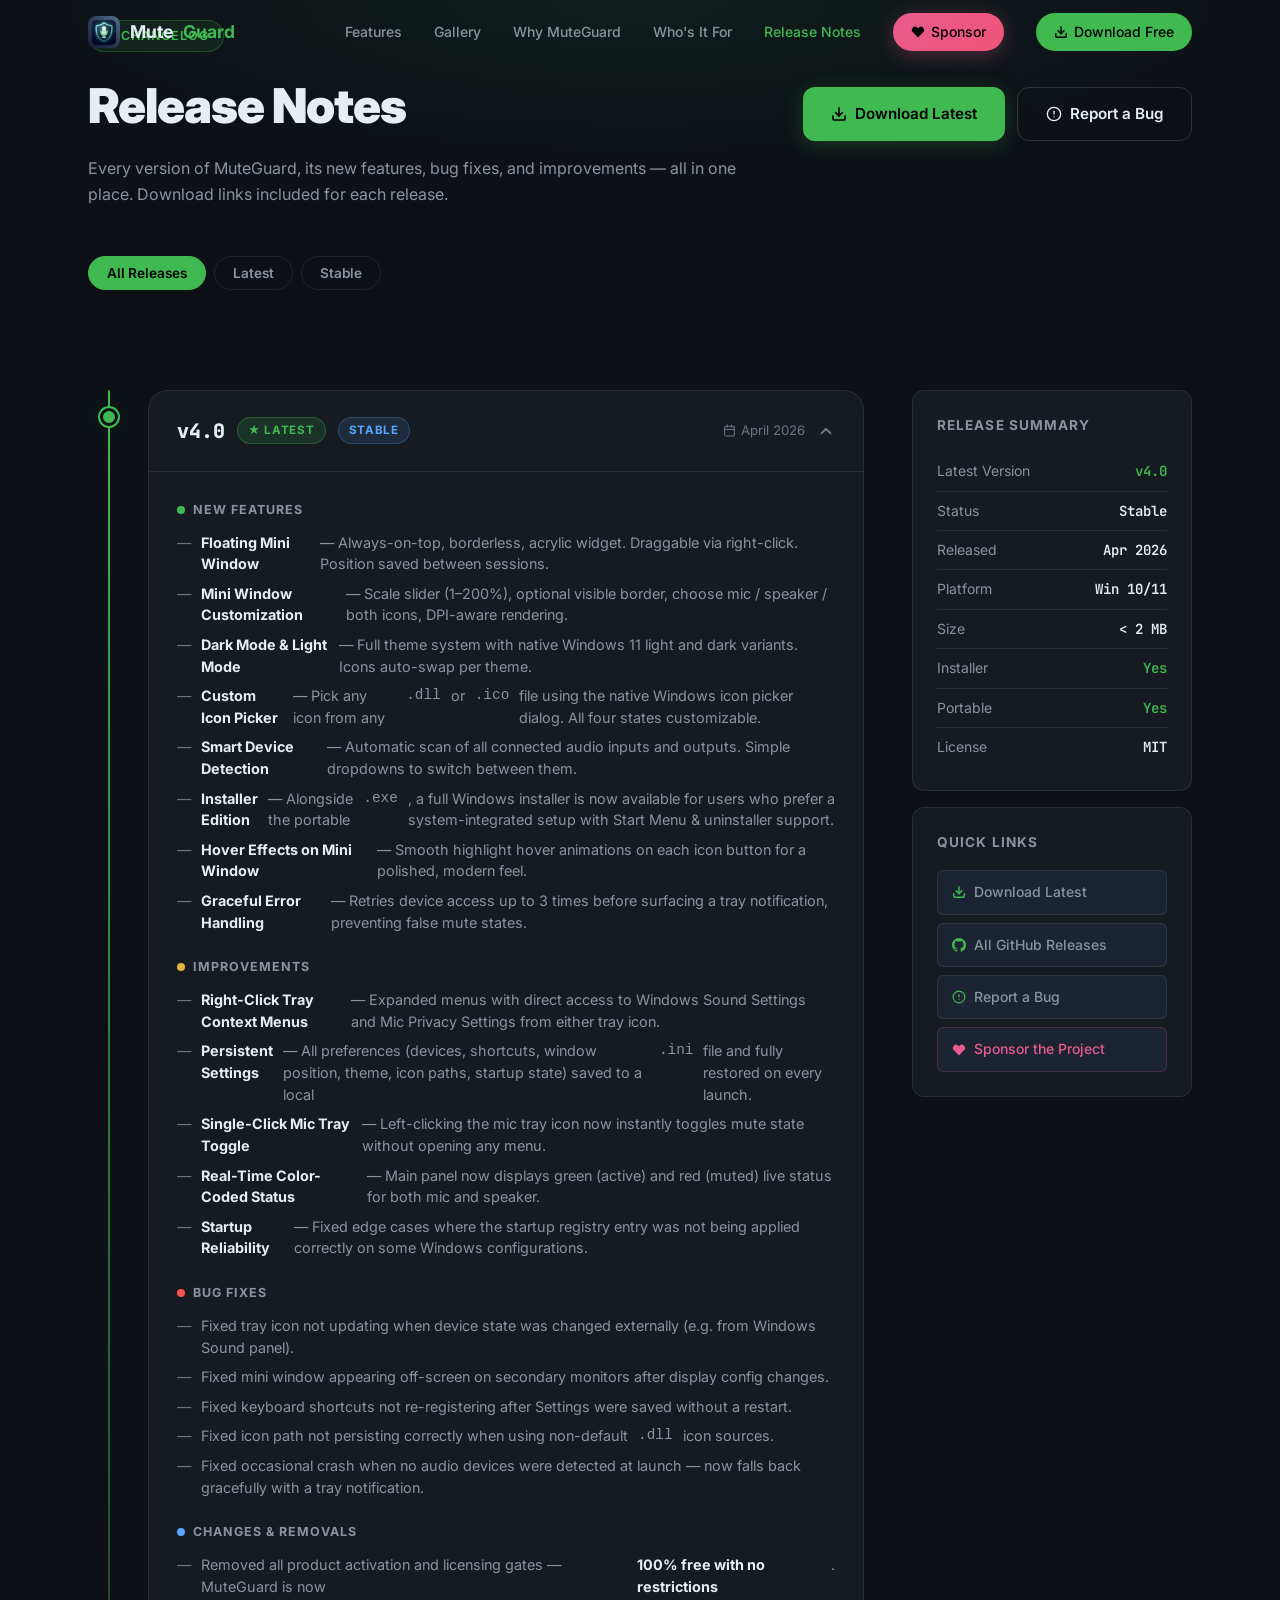
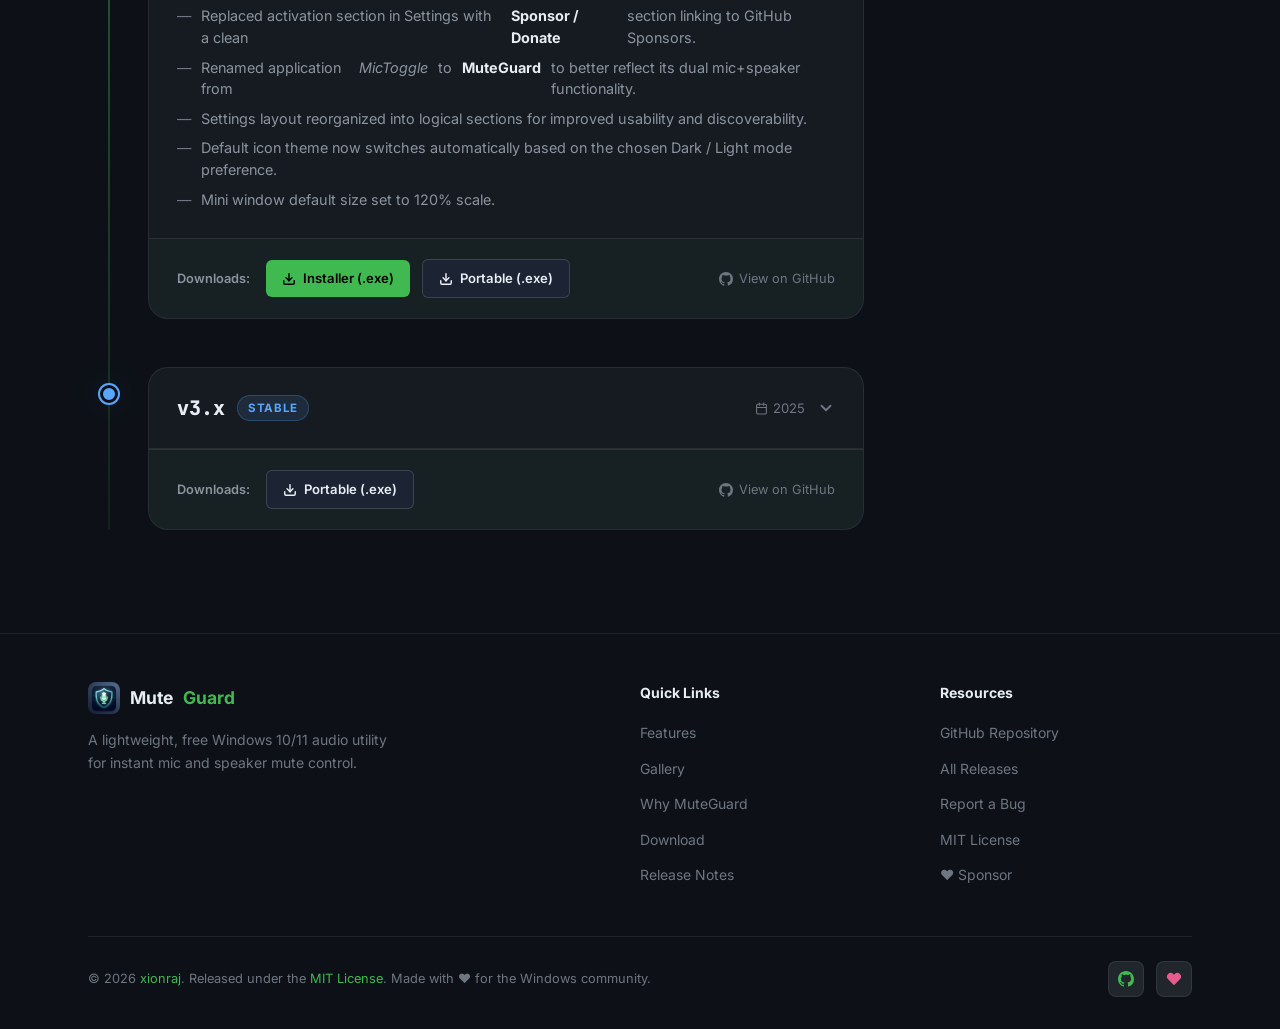
==== commit de361f76: "WUIUD" ====
--- a/docs/release-notes.html
+++ b/docs/release-notes.html
@@ -1,5 +1,6 @@
-﻿<!DOCTYPE html>
+<!DOCTYPE html>
 <html lang="en">
+
 <head>
   <meta charset="UTF-8" />
   <meta name="viewport" content="width=device-width, initial-scale=1.0" />
@@ -7,7 +8,8 @@
 
   <!-- SEO -->
   <title>Release Notes — MuteGuard</title>
-  <meta name="description" content="Full release notes and changelog for MuteGuard — the free Windows 10/11 mic and speaker mute utility. See what's new in every version." />
+  <meta name="description"
+    content="Full release notes and changelog for MuteGuard — the free Windows 10/11 mic and speaker mute utility. See what's new in every version." />
   <meta name="author" content="xionraj" />
   <meta name="robots" content="index, follow" />
   <link rel="canonical" href="https://xionraj.github.io/MuteGuard/release-notes.html" />
@@ -29,18 +31,20 @@
   <style>
     /* ── Release Notes page extras ── */
     .rn-hero {
-      padding: 120px 0 60px;
+      padding: 20px 0 60px;
       background: var(--color-bg);
       position: relative;
       overflow: hidden;
     }
+
     .rn-hero::before {
       content: '';
       position: absolute;
       inset: 0;
-      background: radial-gradient(ellipse 70% 60% at 50% 0%, rgba(63,185,80,0.07) 0%, transparent 70%);
+      background: radial-gradient(ellipse 70% 60% at 50% 0%, rgba(63, 185, 80, 0.07) 0%, transparent 70%);
       pointer-events: none;
     }
+
     .rn-hero-inner {
       position: relative;
       z-index: 1;
@@ -49,10 +53,30 @@
       gap: 24px;
       flex-wrap: wrap;
     }
-    .rn-hero-text { flex: 1; min-width: 260px; }
-    .rn-hero-text h1 { font-size: clamp(2rem, 4vw, 3rem); font-weight: 900; letter-spacing: -0.02em; margin-bottom: 10px; }
-    .rn-hero-text p { color: var(--color-text-muted); font-size: 1rem; line-height: 1.65; }
-    .rn-hero-actions { display: flex; gap: 12px; flex-wrap: wrap; }
+
+    .rn-hero-text {
+      flex: 1;
+      min-width: 260px;
+    }
+
+    .rn-hero-text h1 {
+      font-size: clamp(2rem, 4vw, 3rem);
+      font-weight: 900;
+      letter-spacing: -0.02em;
+      margin-bottom: 10px;
+    }
+
+    .rn-hero-text p {
+      color: var(--color-text-muted);
+      font-size: 1rem;
+      line-height: 1.65;
+    }
+
+    .rn-hero-actions {
+      display: flex;
+      gap: 12px;
+      flex-wrap: wrap;
+    }
 
     /* ── Filter tabs ── */
     .rn-filter {
@@ -61,6 +85,7 @@
       flex-wrap: wrap;
       margin: 48px 0 40px;
     }
+
     .filter-btn {
       padding: 8px 18px;
       border-radius: 99px;
@@ -73,7 +98,12 @@
       font-family: 'Inter', system-ui, sans-serif;
       transition: all var(--transition-fast);
     }
-    .filter-btn:hover { border-color: var(--color-accent); color: var(--color-text); }
+
+    .filter-btn:hover {
+      border-color: var(--color-accent);
+      color: var(--color-text);
+    }
+
     .filter-btn.active {
       background: var(--color-accent);
       border-color: var(--color-accent);
@@ -81,14 +111,18 @@
     }
 
     /* ── Timeline vertical line ── */
-    .rn-timeline { position: relative; }
+    .rn-timeline {
+      position: relative;
+    }
+
     .rn-timeline::before {
       content: '';
       position: absolute;
-      top: 0; bottom: 0;
+      top: 0;
+      bottom: 0;
       left: 20px;
       width: 2px;
-      background: linear-gradient(to bottom, var(--color-accent), rgba(63,185,80,0.1));
+      background: linear-gradient(to bottom, var(--color-accent), rgba(63, 185, 80, 0.1));
       border-radius: 99px;
     }
 
@@ -98,12 +132,17 @@
       padding-left: 60px;
       margin-bottom: 48px;
     }
-    .release-entry:last-child { margin-bottom: 0; }
+
+    .release-entry:last-child {
+      margin-bottom: 0;
+    }
+
     .timeline-dot {
       position: absolute;
       left: 12px;
       top: 18px;
-      width: 18px; height: 18px;
+      width: 18px;
+      height: 18px;
       border-radius: 50%;
       background: var(--color-accent);
       border: 3px solid var(--color-bg);
@@ -111,7 +150,10 @@
       z-index: 1;
       transition: transform var(--transition-med);
     }
-    .release-entry:hover .timeline-dot { transform: scale(1.2); }
+
+    .release-entry:hover .timeline-dot {
+      transform: scale(1.2);
+    }
 
     .release-card {
       background: var(--color-bg-2);
@@ -120,8 +162,9 @@
       overflow: hidden;
       transition: border-color var(--transition-med), box-shadow var(--transition-med);
     }
+
     .release-card:hover {
-      border-color: rgba(63,185,80,0.25);
+      border-color: rgba(63, 185, 80, 0.25);
       box-shadow: var(--shadow-hover);
     }
 
@@ -137,8 +180,18 @@
       cursor: pointer;
       user-select: none;
     }
-    .release-header:hover .release-version { color: var(--color-accent); }
-    .release-meta { display: flex; align-items: center; gap: 12px; flex-wrap: wrap; }
+
+    .release-header:hover .release-version {
+      color: var(--color-accent);
+    }
+
+    .release-meta {
+      display: flex;
+      align-items: center;
+      gap: 12px;
+      flex-wrap: wrap;
+    }
+
     .release-version {
       font-size: 1.25rem;
       font-weight: 800;
@@ -146,6 +199,7 @@
       color: var(--color-text);
       transition: color var(--transition-fast);
     }
+
     .release-tag {
       display: inline-flex;
       align-items: center;
@@ -157,9 +211,24 @@
       text-transform: uppercase;
       letter-spacing: 0.06em;
     }
-    .tag-latest { background: rgba(63,185,80,0.15); color: var(--color-accent); border: 1px solid rgba(63,185,80,0.3); }
-    .tag-stable { background: rgba(88,166,255,0.12); color: var(--color-accent-2); border: 1px solid rgba(88,166,255,0.25); }
-    .tag-beta   { background: rgba(227,179,65,0.12); color: var(--color-amber);    border: 1px solid rgba(227,179,65,0.25); }
+
+    .tag-latest {
+      background: rgba(63, 185, 80, 0.15);
+      color: var(--color-accent);
+      border: 1px solid rgba(63, 185, 80, 0.3);
+    }
+
+    .tag-stable {
+      background: rgba(88, 166, 255, 0.12);
+      color: var(--color-accent-2);
+      border: 1px solid rgba(88, 166, 255, 0.25);
+    }
+
+    .tag-beta {
+      background: rgba(227, 179, 65, 0.12);
+      color: var(--color-amber);
+      border: 1px solid rgba(227, 179, 65, 0.25);
+    }
 
     .release-date {
       font-size: 0.82rem;
@@ -168,29 +237,45 @@
       align-items: center;
       gap: 5px;
     }
-    .release-header-right { display: flex; align-items: center; gap: 12px; }
+
+    .release-header-right {
+      display: flex;
+      align-items: center;
+      gap: 12px;
+    }
+
     .chevron {
       color: var(--color-text-subtle);
       transition: transform var(--transition-med);
       flex-shrink: 0;
     }
-    .release-entry.open .chevron { transform: rotate(180deg); }
+
+    .release-entry.open .chevron {
+      transform: rotate(180deg);
+    }
 
     /* ── Card body (collapsible) ── */
     .release-body {
       padding: 0 28px;
       max-height: 0;
       overflow: hidden;
-      transition: max-height 0.45s cubic-bezier(0.4,0,0.2,1), padding 0.3s ease;
-    }
+      transition: max-height 0.45s cubic-bezier(0.4, 0, 0.2, 1), padding 0.3s ease;
+    }
+
     .release-entry.open .release-body {
       max-height: 2000px;
       padding: 28px;
     }
 
     /* ── Change categories ── */
-    .change-section { margin-bottom: 24px; }
-    .change-section:last-child { margin-bottom: 0; }
+    .change-section {
+      margin-bottom: 24px;
+    }
+
+    .change-section:last-child {
+      margin-bottom: 0;
+    }
+
     .change-category {
       display: flex;
       align-items: center;
@@ -202,17 +287,37 @@
       color: var(--color-text-muted);
       margin-bottom: 12px;
     }
+
     .cat-dot {
-      width: 8px; height: 8px;
+      width: 8px;
+      height: 8px;
       border-radius: 50%;
       flex-shrink: 0;
     }
-    .cat-new    { background: var(--color-accent); }
-    .cat-fix    { background: var(--color-red); }
-    .cat-change { background: var(--color-accent-2); }
-    .cat-improve{ background: var(--color-amber); }
-
-    .change-list { list-style: none; display: flex; flex-direction: column; gap: 8px; }
+
+    .cat-new {
+      background: var(--color-accent);
+    }
+
+    .cat-fix {
+      background: var(--color-red);
+    }
+
+    .cat-change {
+      background: var(--color-accent-2);
+    }
+
+    .cat-improve {
+      background: var(--color-amber);
+    }
+
+    .change-list {
+      list-style: none;
+      display: flex;
+      flex-direction: column;
+      gap: 8px;
+    }
+
     .change-list li {
       display: flex;
       gap: 10px;
@@ -220,12 +325,16 @@
       color: var(--color-text-muted);
       line-height: 1.5;
     }
+
     .change-list li::before {
       content: '—';
       color: var(--color-text-subtle);
       flex-shrink: 0;
     }
-    .change-list li strong { color: var(--color-text); }
+
+    .change-list li strong {
+      color: var(--color-text);
+    }
 
     /* ── Download row ── */
     .release-downloads {
@@ -233,11 +342,18 @@
       align-items: center;
       gap: 12px;
       padding: 20px 28px;
-      background: rgba(63,185,80,0.04);
+      background: rgba(63, 185, 80, 0.04);
       border-top: 1px solid var(--color-border);
       flex-wrap: wrap;
     }
-    .dl-label { font-size: 0.8rem; color: var(--color-text-muted); font-weight: 600; margin-right: 4px; }
+
+    .dl-label {
+      font-size: 0.8rem;
+      color: var(--color-text-muted);
+      font-weight: 600;
+      margin-right: 4px;
+    }
+
     .dl-btn {
       display: inline-flex;
       align-items: center;
@@ -249,27 +365,32 @@
       text-decoration: none;
       transition: all var(--transition-fast);
     }
+
     .dl-btn-installer {
       background: var(--color-accent);
       color: #000;
     }
+
     .dl-btn-installer:hover {
       background: #4cc95e;
       color: #000;
       transform: translateY(-1px);
       box-shadow: var(--shadow-glow-green);
     }
+
     .dl-btn-portable {
       background: var(--color-bg-3);
       color: var(--color-text);
       border: 1px solid var(--color-border-2);
     }
+
     .dl-btn-portable:hover {
       background: var(--color-surface);
       border-color: var(--color-accent);
       color: var(--color-text);
       transform: translateY(-1px);
     }
+
     .dl-github {
       margin-left: auto;
       color: var(--color-text-subtle);
@@ -279,14 +400,24 @@
       gap: 6px;
       transition: color var(--transition-fast);
     }
-    .dl-github:hover { color: var(--color-text); }
+
+    .dl-github:hover {
+      color: var(--color-text);
+    }
 
     /* ── Sidebar stats (optional summary) ── */
-    .rn-layout { display: grid; grid-template-columns: 1fr 280px; gap: 48px; align-items: start; }
+    .rn-layout {
+      display: grid;
+      grid-template-columns: 1fr 280px;
+      gap: 48px;
+      align-items: start;
+    }
+
     .rn-sidebar {
       position: sticky;
       top: 84px;
     }
+
     .sidebar-card {
       background: var(--color-bg-2);
       border: 1px solid var(--color-border);
@@ -294,6 +425,7 @@
       padding: 24px;
       margin-bottom: 16px;
     }
+
     .sidebar-card h3 {
       font-size: 0.85rem;
       font-weight: 700;
@@ -302,6 +434,7 @@
       letter-spacing: 0.08em;
       margin-bottom: 16px;
     }
+
     .stat-row {
       display: flex;
       justify-content: space-between;
@@ -310,12 +443,31 @@
       border-bottom: 1px solid var(--color-border);
       font-size: 0.875rem;
     }
-    .stat-row:last-child { border-bottom: none; }
-    .stat-label { color: var(--color-text-muted); }
-    .stat-value { color: var(--color-text); font-weight: 600; font-family: 'JetBrains Mono', monospace; }
-    .stat-value.green { color: var(--color-accent); }
-
-    .sidebar-links { display: flex; flex-direction: column; gap: 8px; }
+
+    .stat-row:last-child {
+      border-bottom: none;
+    }
+
+    .stat-label {
+      color: var(--color-text-muted);
+    }
+
+    .stat-value {
+      color: var(--color-text);
+      font-weight: 600;
+      font-family: 'JetBrains Mono', monospace;
+    }
+
+    .stat-value.green {
+      color: var(--color-accent);
+    }
+
+    .sidebar-links {
+      display: flex;
+      flex-direction: column;
+      gap: 8px;
+    }
+
     .sidebar-link {
       display: flex;
       align-items: center;
@@ -330,477 +482,619 @@
       text-decoration: none;
       transition: all var(--transition-fast);
     }
+
     .sidebar-link:hover {
       background: var(--color-surface);
-      border-color: rgba(63,185,80,0.3);
+      border-color: rgba(63, 185, 80, 0.3);
       color: var(--color-text);
     }
-    .sidebar-link svg { flex-shrink: 0; color: var(--color-accent); }
+
+    .sidebar-link svg {
+      flex-shrink: 0;
+      color: var(--color-accent);
+    }
 
     @media (max-width: 900px) {
-      .rn-layout { grid-template-columns: 1fr; }
-      .rn-sidebar { position: static; }
-      .rn-timeline::before { left: 10px; }
-      .release-entry { padding-left: 40px; }
-      .timeline-dot { left: 2px; }
+      .rn-layout {
+        grid-template-columns: 1fr;
+      }
+
+      .rn-sidebar {
+        position: static;
+      }
+
+      .rn-timeline::before {
+        left: 10px;
+      }
+
+      .release-entry {
+        padding-left: 40px;
+      }
+
+      .timeline-dot {
+        left: 2px;
+      }
     }
   </style>
 </head>
+
 <body>
 
-<!-- ═══════════════ NAV ═══════════════ -->
-<nav id="navbar" role="navigation" aria-label="Main navigation">
-  <div class="container nav-inner">
-    <a href="index.html" class="nav-logo" aria-label="MuteGuard Home">
-      <img src="assets/images/icon.png" alt="MuteGuard icon" width="32" height="32" />
-      Mute<span>Guard</span>
+  <!-- ═══════════════ NAV ═══════════════ -->
+  <nav id="navbar" role="navigation" aria-label="Main navigation">
+    <div class="container nav-inner">
+      <a href="index.html" class="nav-logo" aria-label="MuteGuard Home">
+        <img src="assets/images/icon.png" alt="MuteGuard icon" width="32" height="32" />
+        Mute<span>Guard</span>
+      </a>
+
+      <ul class="nav-links" role="list">
+        <li><a href="index.html#features">Features</a></li>
+        <li><a href="index.html#visuals">Gallery</a></li>
+        <li><a href="index.html#why">Why MuteGuard</a></li>
+        <li><a href="index.html#audience">Who's It For</a></li>
+        <li><a href="release-notes.html" style="color:var(--color-accent)">Release Notes</a></li>
+        <li>
+          <a href="https://github.com/sponsors/xionraj" class="btn-nav btn-sponsor" target="_blank" rel="noopener">
+            <svg width="14" height="14" viewBox="0 0 24 24" fill="currentColor">
+              <path
+                d="M20.84 4.61a5.5 5.5 0 0 0-7.78 0L12 5.67l-1.06-1.06a5.5 5.5 0 0 0-7.78 7.78l1.06 1.06L12 21.23l7.78-7.78 1.06-1.06a5.5 5.5 0 0 0 0-7.78z" />
+            </svg>
+            Sponsor
+          </a>
+        </li>
+        <li>
+          <a href="https://github.com/xionraj/MuteGuard/releases/latest" class="btn-nav" target="_blank" rel="noopener">
+            <svg width="14" height="14" viewBox="0 0 24 24" fill="none" stroke="currentColor" stroke-width="2.5"
+              stroke-linecap="round" stroke-linejoin="round">
+              <path d="M21 15v4a2 2 0 0 1-2 2H5a2 2 0 0 1-2-2v-4" />
+              <polyline points="7 10 12 15 17 10" />
+              <line x1="12" y1="15" x2="12" y2="3" />
+            </svg>
+            Download Free
+          </a>
+        </li>
+      </ul>
+
+      <button class="hamburger" id="hamburger" aria-label="Toggle menu" aria-expanded="false">
+        <span></span><span></span><span></span>
+      </button>
+    </div>
+  </nav>
+
+  <!-- Mobile nav -->
+  <nav id="mobile-nav" class="mobile-nav" aria-label="Mobile navigation">
+    <a href="index.html#features">Features</a>
+    <a href="index.html#visuals">Gallery</a>
+    <a href="index.html#why">Why MuteGuard</a>
+    <a href="release-notes.html">Release Notes</a>
+    <a href="https://github.com/sponsors/xionraj" target="_blank" rel="noopener" class="btn-nav btn-sponsor"
+      style="justify-content:center;">
+      <svg width="14" height="14" viewBox="0 0 24 24" fill="currentColor">
+        <path
+          d="M20.84 4.61a5.5 5.5 0 0 0-7.78 0L12 5.67l-1.06-1.06a5.5 5.5 0 0 0-7.78 7.78l1.06 1.06L12 21.23l7.78-7.78 1.06-1.06a5.5 5.5 0 0 0 0-7.78z" />
+      </svg>
+      Sponsor
     </a>
-
-    <ul class="nav-links" role="list">
-      <li><a href="index.html#features">Features</a></li>
-      <li><a href="index.html#visuals">Gallery</a></li>
-      <li><a href="index.html#why">Why MuteGuard</a></li>
-      <li><a href="index.html#audience">Who's It For</a></li>
-      <li><a href="release-notes.html" style="color:var(--color-accent)">Release Notes</a></li>
-      <li><a href="index.html#donate">Support</a></li>
-      <li>
-        <a href="https://github.com/xionraj/MuteGuard/releases/latest"
-           class="btn-nav"
-           target="_blank"
-           rel="noopener">
-          <svg width="14" height="14" viewBox="0 0 24 24" fill="none" stroke="currentColor" stroke-width="2.5" stroke-linecap="round" stroke-linejoin="round"><path d="M21 15v4a2 2 0 0 1-2 2H5a2 2 0 0 1-2-2v-4"/><polyline points="7 10 12 15 17 10"/><line x1="12" y1="15" x2="12" y2="3"/></svg>
-          Download Free
-        </a>
-      </li>
-    </ul>
-
-    <button class="hamburger" id="hamburger" aria-label="Toggle menu" aria-expanded="false">
-      <span></span><span></span><span></span>
-    </button>
-  </div>
-</nav>
-
-<!-- Mobile nav -->
-<nav id="mobile-nav" class="mobile-nav" aria-label="Mobile navigation">
-  <a href="index.html#features">Features</a>
-  <a href="index.html#visuals">Gallery</a>
-  <a href="index.html#why">Why MuteGuard</a>
-  <a href="release-notes.html">Release Notes</a>
-  <a href="index.html#donate">♥ Support the Project</a>
-  <a href="https://github.com/xionraj/MuteGuard/releases/latest" target="_blank" rel="noopener" class="btn-nav" style="justify-content:center;">⬇ Download Free</a>
-</nav>
-
-<!-- ═══════════════ HERO ═══════════════ -->
-<div class="rn-hero">
-  <div class="container">
-    <div class="rn-hero-inner">
-      <div class="rn-hero-text" data-reveal>
-        <div class="section-label" style="margin-bottom:16px;">
-          <svg width="12" height="12" viewBox="0 0 24 24" fill="none" stroke="currentColor" stroke-width="2.5" stroke-linecap="round" stroke-linejoin="round"><polyline points="22 12 18 12 15 21 9 3 6 12 2 12"/></svg>
-          Changelog
+    <a href="https://github.com/xionraj/MuteGuard/releases/latest" target="_blank" rel="noopener" class="btn-nav"
+      style="justify-content:center;">⬇ Download Free</a>
+  </nav>
+
+  <!-- ═══════════════ HERO ═══════════════ -->
+  <div class="rn-hero">
+    <div class="container">
+      <div class="rn-hero-inner">
+        <div class="rn-hero-text" data-reveal>
+          <div class="section-label" style="margin-bottom:16px;">
+            <svg width="12" height="12" viewBox="0 0 24 24" fill="none" stroke="currentColor" stroke-width="2.5"
+              stroke-linecap="round" stroke-linejoin="round">
+              <polyline points="22 12 18 12 15 21 9 3 6 12 2 12" />
+            </svg>
+            Changelog
+          </div>
+          <h1>Release Notes</h1>
+          <p>Every version of MuteGuard, its new features, bug fixes, and improvements — all in one place. Download
+            links included for each release.</p>
         </div>
-        <h1>Release Notes</h1>
-        <p>Every version of MuteGuard, its new features, bug fixes, and improvements — all in one place. Download links included for each release.</p>
+        <div class="rn-hero-actions" data-reveal data-reveal-delay="2">
+          <a href="https://github.com/xionraj/MuteGuard/releases/latest" class="btn btn-primary" target="_blank"
+            rel="noopener">
+            <svg width="16" height="16" viewBox="0 0 24 24" fill="none" stroke="currentColor" stroke-width="2.5"
+              stroke-linecap="round" stroke-linejoin="round">
+              <path d="M21 15v4a2 2 0 0 1-2 2H5a2 2 0 0 1-2-2v-4" />
+              <polyline points="7 10 12 15 17 10" />
+              <line x1="12" y1="15" x2="12" y2="3" />
+            </svg>
+            Download Latest
+          </a>
+          <a href="https://github.com/xionraj/MuteGuard/issues" class="btn btn-outline" target="_blank" rel="noopener">
+            <svg width="16" height="16" viewBox="0 0 24 24" fill="none" stroke="currentColor" stroke-width="2"
+              stroke-linecap="round" stroke-linejoin="round">
+              <circle cx="12" cy="12" r="10" />
+              <line x1="12" y1="8" x2="12" y2="12" />
+              <line x1="12" y1="16" x2="12.01" y2="16" />
+            </svg>
+            Report a Bug
+          </a>
+        </div>
       </div>
-      <div class="rn-hero-actions" data-reveal data-reveal-delay="2">
-        <a href="https://github.com/xionraj/MuteGuard/releases/latest"
-           class="btn btn-primary"
-           target="_blank"
-           rel="noopener">
-          <svg width="16" height="16" viewBox="0 0 24 24" fill="none" stroke="currentColor" stroke-width="2.5" stroke-linecap="round" stroke-linejoin="round"><path d="M21 15v4a2 2 0 0 1-2 2H5a2 2 0 0 1-2-2v-4"/><polyline points="7 10 12 15 17 10"/><line x1="12" y1="15" x2="12" y2="3"/></svg>
-          Download Latest
-        </a>
-        <a href="https://github.com/xionraj/MuteGuard/issues"
-           class="btn btn-outline"
-           target="_blank"
-           rel="noopener">
-          <svg width="16" height="16" viewBox="0 0 24 24" fill="none" stroke="currentColor" stroke-width="2" stroke-linecap="round" stroke-linejoin="round"><circle cx="12" cy="12" r="10"/><line x1="12" y1="8" x2="12" y2="12"/><line x1="12" y1="16" x2="12.01" y2="16"/></svg>
-          Report a Bug
-        </a>
-      </div>
-    </div>
-
-    <!-- Filter tabs -->
-    <div class="rn-filter" role="tablist" aria-label="Filter releases">
-      <button class="filter-btn active" data-filter="all" role="tab" aria-selected="true">All Releases</button>
-      <button class="filter-btn" data-filter="latest" role="tab" aria-selected="false">Latest</button>
-      <button class="filter-btn" data-filter="stable" role="tab" aria-selected="false">Stable</button>
-    </div>
-  </div>
-</div>
-
-<!-- ═══════════════ MAIN CONTENT ═══════════════ -->
-<main class="section-pad" style="padding-top:0;" id="main-content">
-  <div class="container">
-    <div class="rn-layout">
-
-      <!-- ── Left: Timeline ── -->
-      <div>
-        <div class="rn-timeline" id="releases-list">
-
-          <!-- ════════════════════════════════════
-               v4.0 — LATEST
-               ════════════════════════════════════ -->
-          <div class="release-entry open" data-tags="latest stable" data-reveal>
-            <div class="timeline-dot" aria-hidden="true"></div>
-            <div class="release-card">
-              <div class="release-header" role="button" aria-expanded="true" tabindex="0" aria-controls="body-v40">
-                <div class="release-meta">
-                  <span class="release-version">v4.0</span>
-                  <span class="release-tag tag-latest">★ Latest</span>
-                  <span class="release-tag tag-stable">Stable</span>
-                </div>
-                <div class="release-header-right">
-                  <span class="release-date">
-                    <svg width="13" height="13" viewBox="0 0 24 24" fill="none" stroke="currentColor" stroke-width="2" stroke-linecap="round" stroke-linejoin="round"><rect x="3" y="4" width="18" height="18" rx="2"/><line x1="16" y1="2" x2="16" y2="6"/><line x1="8" y1="2" x2="8" y2="6"/><line x1="3" y1="10" x2="21" y2="10"/></svg>
-                    April 2026
-                  </span>
-                  <svg class="chevron" width="18" height="18" viewBox="0 0 24 24" fill="none" stroke="currentColor" stroke-width="2.5" stroke-linecap="round" stroke-linejoin="round"><polyline points="6 9 12 15 18 9"/></svg>
-                </div>
-              </div>
-
-              <div class="release-body" id="body-v40">
-
-                <!-- New Features -->
-                <div class="change-section">
-                  <div class="change-category">
-                    <span class="cat-dot cat-new"></span>
-                    New Features
-                  </div>
-                  <ul class="change-list">
-                    <li><strong>Floating Mini Window</strong> — Always-on-top, borderless, acrylic widget. Draggable via right-click. Position saved between sessions.</li>
-                    <li><strong>Mini Window Customization</strong> — Scale slider (1–200%), optional visible border, choose mic / speaker / both icons, DPI-aware rendering.</li>
-                    <li><strong>Dark Mode &amp; Light Mode</strong> — Full theme system with native Windows 11 light and dark variants. Icons auto-swap per theme.</li>
-                    <li><strong>Custom Icon Picker</strong> — Pick any icon from any <code>.dll</code> or <code>.ico</code> file using the native Windows icon picker dialog. All four states customizable.</li>
-                    <li><strong>Smart Device Detection</strong> — Automatic scan of all connected audio inputs and outputs. Simple dropdowns to switch between them.</li>
-                    <li><strong>Installer Edition</strong> — Alongside the portable <code>.exe</code>, a full Windows installer is now available for users who prefer a system-integrated setup with Start Menu &amp; uninstaller support.</li>
-                    <li><strong>Hover Effects on Mini Window</strong> — Smooth highlight hover animations on each icon button for a polished, modern feel.</li>
-                    <li><strong>Graceful Error Handling</strong> — Retries device access up to 3 times before surfacing a tray notification, preventing false mute states.</li>
-                  </ul>
-                </div>
-
-                <!-- Improvements -->
-                <div class="change-section">
-                  <div class="change-category">
-                    <span class="cat-dot cat-improve"></span>
-                    Improvements
-                  </div>
-                  <ul class="change-list">
-                    <li><strong>Right-Click Tray Context Menus</strong> — Expanded menus with direct access to Windows Sound Settings and Mic Privacy Settings from either tray icon.</li>
-                    <li><strong>Persistent Settings</strong> — All preferences (devices, shortcuts, window position, theme, icon paths, startup state) saved to a local <code>.ini</code> file and fully restored on every launch.</li>
-                    <li><strong>Single-Click Mic Tray Toggle</strong> — Left-clicking the mic tray icon now instantly toggles mute state without opening any menu.</li>
-                    <li><strong>Real-Time Color-Coded Status</strong> — Main panel now displays green (active) and red (muted) live status for both mic and speaker.</li>
-                    <li><strong>Startup Reliability</strong> — Fixed edge cases where the startup registry entry was not being applied correctly on some Windows configurations.</li>
-                  </ul>
-                </div>
-
-                <!-- Bug Fixes -->
-                <div class="change-section">
-                  <div class="change-category">
-                    <span class="cat-dot cat-fix"></span>
-                    Bug Fixes
-                  </div>
-                  <ul class="change-list">
-                    <li>Fixed tray icon not updating when device state was changed externally (e.g. from Windows Sound panel).</li>
-                    <li>Fixed mini window appearing off-screen on secondary monitors after display config changes.</li>
-                    <li>Fixed keyboard shortcuts not re-registering after Settings were saved without a restart.</li>
-                    <li>Fixed icon path not persisting correctly when using non-default <code>.dll</code> icon sources.</li>
-                    <li>Fixed occasional crash when no audio devices were detected at launch — now falls back gracefully with a tray notification.</li>
-                  </ul>
-                </div>
-
-                <!-- Changes -->
-                <div class="change-section">
-                  <div class="change-category">
-                    <span class="cat-dot cat-change"></span>
-                    Changes &amp; Removals
-                  </div>
-                  <ul class="change-list">
-                    <li>Removed all product activation and licensing gates — MuteGuard is now <strong>100% free with no restrictions</strong>.</li>
-                    <li>Replaced activation section in Settings with a clean <strong>Sponsor / Donate</strong> section linking to GitHub Sponsors.</li>
-                    <li>Renamed application from <em>MicToggle</em> to <strong>MuteGuard</strong> to better reflect its dual mic+speaker functionality.</li>
-                    <li>Settings layout reorganized into logical sections for improved usability and discoverability.</li>
-                    <li>Default icon theme now switches automatically based on the chosen Dark / Light mode preference.</li>
-                    <li>Mini window default size set to 120% scale.</li>
-                  </ul>
-                </div>
-
-              </div><!-- /release-body -->
-
-              <div class="release-downloads">
-                <span class="dl-label">Downloads:</span>
-                <a href="https://github.com/xionraj/MuteGuard/releases/latest"
-                   class="dl-btn dl-btn-installer"
-                   target="_blank" rel="noopener">
-                  <svg width="14" height="14" viewBox="0 0 24 24" fill="none" stroke="currentColor" stroke-width="2.5" stroke-linecap="round" stroke-linejoin="round"><path d="M21 15v4a2 2 0 0 1-2 2H5a2 2 0 0 1-2-2v-4"/><polyline points="7 10 12 15 17 10"/><line x1="12" y1="15" x2="12" y2="3"/></svg>
-                  Installer (.exe)
-                </a>
-                <a href="https://github.com/xionraj/MuteGuard/releases/latest"
-                   class="dl-btn dl-btn-portable"
-                   target="_blank" rel="noopener">
-                  <svg width="14" height="14" viewBox="0 0 24 24" fill="none" stroke="currentColor" stroke-width="2.5" stroke-linecap="round" stroke-linejoin="round"><path d="M21 15v4a2 2 0 0 1-2 2H5a2 2 0 0 1-2-2v-4"/><polyline points="7 10 12 15 17 10"/><line x1="12" y1="15" x2="12" y2="3"/></svg>
-                  Portable (.exe)
-                </a>
-                <a href="https://github.com/xionraj/MuteGuard/releases/latest"
-                   class="dl-github"
-                   target="_blank" rel="noopener">
-                  <svg width="14" height="14" viewBox="0 0 24 24" fill="currentColor"><path d="M12 0C5.37 0 0 5.37 0 12c0 5.31 3.435 9.795 8.205 11.385.6.105.825-.255.825-.57 0-.285-.015-1.23-.015-2.235-3.015.555-3.795-.735-4.035-1.41-.135-.345-.72-1.41-1.23-1.695-.42-.225-1.02-.78-.015-.795.945-.015 1.62.87 1.845 1.23 1.08 1.815 2.805 1.305 3.495.99.105-.78.42-1.305.765-1.605-2.67-.3-5.46-1.335-5.46-5.925 0-1.305.465-2.385 1.23-3.225-.12-.3-.54-1.53.12-3.18 0 0 1.005-.315 3.3 1.23.96-.27 1.98-.405 3-.405s2.04.135 3 .405c2.295-1.56 3.3-1.23 3.3-1.23.66 1.65.24 2.88.12 3.18.765.84 1.23 1.905 1.23 3.225 0 4.605-2.805 5.625-5.475 5.925.435.375.81 1.095.81 2.22 0 1.605-.015 2.895-.015 3.3 0 .315.225.69.825.57A12.02 12.02 0 0 0 24 12c0-6.63-5.37-12-12-12z"/></svg>
-                  View on GitHub
-                </a>
-              </div>
-            </div>
-          </div><!-- /v4.0 -->
-
-          <!-- ════════════════════════════════════
-               v3.x placeholder — kept collapsed
-               ════════════════════════════════════ -->
-          <div class="release-entry" data-tags="stable" data-reveal data-reveal-delay="1">
-            <div class="timeline-dot" style="background:var(--color-accent-2);box-shadow:0 0 0 2px var(--color-accent-2),var(--shadow-glow-blue);" aria-hidden="true"></div>
-            <div class="release-card">
-              <div class="release-header" role="button" aria-expanded="false" tabindex="0" aria-controls="body-v3x">
-                <div class="release-meta">
-                  <span class="release-version">v3.x</span>
-                  <span class="release-tag tag-stable">Stable</span>
-                </div>
-                <div class="release-header-right">
-                  <span class="release-date">
-                    <svg width="13" height="13" viewBox="0 0 24 24" fill="none" stroke="currentColor" stroke-width="2" stroke-linecap="round" stroke-linejoin="round"><rect x="3" y="4" width="18" height="18" rx="2"/><line x1="16" y1="2" x2="16" y2="6"/><line x1="8" y1="2" x2="8" y2="6"/><line x1="3" y1="10" x2="21" y2="10"/></svg>
-                    2025
-                  </span>
-                  <svg class="chevron" width="18" height="18" viewBox="0 0 24 24" fill="none" stroke="currentColor" stroke-width="2.5" stroke-linecap="round" stroke-linejoin="round"><polyline points="6 9 12 15 18 9"/></svg>
-                </div>
-              </div>
-
-              <div class="release-body" id="body-v3x">
-                <div class="change-section">
-                  <div class="change-category">
-                    <span class="cat-dot cat-new"></span>
-                    New Features
-                  </div>
-                  <ul class="change-list">
-                    <li><strong>Dual Audio Control</strong> — Initial implementation of independent mic and speaker mute controls from a single app.</li>
-                    <li><strong>Keyboard Shortcuts</strong> — Global hotkeys <kbd>Win + Alt + M</kbd> and <kbd>Win + Alt + S</kbd> introduced.</li>
-                    <li><strong>Dual System Tray Icons</strong> — Two separate tray icons (mic + speaker) with real-time mute state indicators.</li>
-                    <li><strong>Run at Startup</strong> — Windows startup registry integration added to the Settings panel.</li>
-                    <li><strong>Shortcut Rebinding</strong> — Settings panel allows remapping both hotkeys to any custom key combination.</li>
-                  </ul>
-                </div>
-                <div class="change-section">
-                  <div class="change-category">
-                    <span class="cat-dot cat-improve"></span>
-                    Improvements
-                  </div>
-                  <ul class="change-list">
-                    <li>Settings panel redesigned and reorganized into logical sections.</li>
-                    <li>Tray icon right-click menus now include quick-access to Windows Sound Settings.</li>
-                    <li>Improved tray icon rendering resolution for high-DPI displays.</li>
-                  </ul>
-                </div>
-                <div class="change-section">
-                  <div class="change-category">
-                    <span class="cat-dot cat-fix"></span>
-                    Bug Fixes
-                  </div>
-                  <ul class="change-list">
-                    <li>Fixed hotkey not releasing properly when the app was closed and relaunched.</li>
-                    <li>Fixed tray icon default state being incorrect on first launch.</li>
-                  </ul>
-                </div>
-              </div>
-
-              <div class="release-downloads">
-                <span class="dl-label">Downloads:</span>
-                <a href="https://github.com/xionraj/MuteGuard/releases"
-                   class="dl-btn dl-btn-portable"
-                   target="_blank" rel="noopener">
-                  <svg width="14" height="14" viewBox="0 0 24 24" fill="none" stroke="currentColor" stroke-width="2.5" stroke-linecap="round" stroke-linejoin="round"><path d="M21 15v4a2 2 0 0 1-2 2H5a2 2 0 0 1-2-2v-4"/><polyline points="7 10 12 15 17 10"/><line x1="12" y1="15" x2="12" y2="3"/></svg>
-                  Portable (.exe)
-                </a>
-                <a href="https://github.com/xionraj/MuteGuard/releases"
-                   class="dl-github"
-                   target="_blank" rel="noopener">
-                  <svg width="14" height="14" viewBox="0 0 24 24" fill="currentColor"><path d="M12 0C5.37 0 0 5.37 0 12c0 5.31 3.435 9.795 8.205 11.385.6.105.825-.255.825-.57 0-.285-.015-1.23-.015-2.235-3.015.555-3.795-.735-4.035-1.41-.135-.345-.72-1.41-1.23-1.695-.42-.225-1.02-.78-.015-.795.945-.015 1.62.87 1.845 1.23 1.08 1.815 2.805 1.305 3.495.99.105-.78.42-1.305.765-1.605-2.67-.3-5.46-1.335-5.46-5.925 0-1.305.465-2.385 1.23-3.225-.12-.3-.54-1.53.12-3.18 0 0 1.005-.315 3.3 1.23.96-.27 1.98-.405 3-.405s2.04.135 3 .405c2.295-1.56 3.3-1.23 3.3-1.23.66 1.65.24 2.88.12 3.18.765.84 1.23 1.905 1.23 3.225 0 4.605-2.805 5.625-5.475 5.925.435.375.81 1.095.81 2.22 0 1.605-.015 2.895-.015 3.3 0 .315.225.69.825.57A12.02 12.02 0 0 0 24 12c0-6.63-5.37-12-12-12z"/></svg>
-                  View on GitHub
-                </a>
-              </div>
-            </div>
-          </div><!-- /v3.x -->
-
-        </div><!-- /rn-timeline -->
-
-        <!-- No results placeholder -->
-        <div id="no-results" style="display:none; text-align:center; padding:60px 0; color:var(--color-text-muted);">
-          <p style="font-size:1rem;">No releases match this filter.</p>
-        </div>
-      </div><!-- /left col -->
-
-      <!-- ── Right: Sidebar ── -->
-      <aside class="rn-sidebar" aria-label="Release summary">
-        <div class="sidebar-card">
-          <h3>Release Summary</h3>
-          <div class="stat-row">
-            <span class="stat-label">Latest Version</span>
-            <span class="stat-value green">v4.0</span>
-          </div>
-          <div class="stat-row">
-            <span class="stat-label">Status</span>
-            <span class="stat-value">Stable</span>
-          </div>
-          <div class="stat-row">
-            <span class="stat-label">Released</span>
-            <span class="stat-value">Apr 2026</span>
-          </div>
-          <div class="stat-row">
-            <span class="stat-label">Platform</span>
-            <span class="stat-value">Win 10/11</span>
-          </div>
-          <div class="stat-row">
-            <span class="stat-label">Size</span>
-            <span class="stat-value">&lt; 2 MB</span>
-          </div>
-          <div class="stat-row">
-            <span class="stat-label">Installer</span>
-            <span class="stat-value green">Yes</span>
-          </div>
-          <div class="stat-row">
-            <span class="stat-label">Portable</span>
-            <span class="stat-value green">Yes</span>
-          </div>
-          <div class="stat-row">
-            <span class="stat-label">License</span>
-            <span class="stat-value">MIT</span>
-          </div>
-        </div>
-
-        <div class="sidebar-card">
-          <h3>Quick Links</h3>
-          <div class="sidebar-links">
-            <a href="https://github.com/xionraj/MuteGuard/releases/latest"
-               class="sidebar-link" target="_blank" rel="noopener">
-              <svg width="14" height="14" viewBox="0 0 24 24" fill="none" stroke="currentColor" stroke-width="2.5" stroke-linecap="round" stroke-linejoin="round"><path d="M21 15v4a2 2 0 0 1-2 2H5a2 2 0 0 1-2-2v-4"/><polyline points="7 10 12 15 17 10"/><line x1="12" y1="15" x2="12" y2="3"/></svg>
-              Download Latest
-            </a>
-            <a href="https://github.com/xionraj/MuteGuard/releases"
-               class="sidebar-link" target="_blank" rel="noopener">
-              <svg width="14" height="14" viewBox="0 0 24 24" fill="currentColor"><path d="M12 0C5.37 0 0 5.37 0 12c0 5.31 3.435 9.795 8.205 11.385.6.105.825-.255.825-.57 0-.285-.015-1.23-.015-2.235-3.015.555-3.795-.735-4.035-1.41-.135-.345-.72-1.41-1.23-1.695-.42-.225-1.02-.78-.015-.795.945-.015 1.62.87 1.845 1.23 1.08 1.815 2.805 1.305 3.495.99.105-.78.42-1.305.765-1.605-2.67-.3-5.46-1.335-5.46-5.925 0-1.305.465-2.385 1.23-3.225-.12-.3-.54-1.53.12-3.18 0 0 1.005-.315 3.3 1.23.96-.27 1.98-.405 3-.405s2.04.135 3 .405c2.295-1.56 3.3-1.23 3.3-1.23.66 1.65.24 2.88.12 3.18.765.84 1.23 1.905 1.23 3.225 0 4.605-2.805 5.625-5.475 5.925.435.375.81 1.095.81 2.22 0 1.605-.015 2.895-.015 3.3 0 .315.225.69.825.57A12.02 12.02 0 0 0 24 12c0-6.63-5.37-12-12-12z"/></svg>
-              All GitHub Releases
-            </a>
-            <a href="https://github.com/xionraj/MuteGuard/issues"
-               class="sidebar-link" target="_blank" rel="noopener">
-              <svg width="14" height="14" viewBox="0 0 24 24" fill="none" stroke="currentColor" stroke-width="2" stroke-linecap="round" stroke-linejoin="round"><circle cx="12" cy="12" r="10"/><line x1="12" y1="8" x2="12" y2="12"/><line x1="12" y1="16" x2="12.01" y2="16"/></svg>
-              Report a Bug
-            </a>
-            <a href="https://github.com/sponsors/xionraj"
-               class="sidebar-link" target="_blank" rel="noopener"
-               style="color:#e85c8d;border-color:rgba(232,92,141,0.2);">
-              <svg width="14" height="14" viewBox="0 0 24 24" fill="currentColor" style="color:#e85c8d;"><path d="M20.84 4.61a5.5 5.5 0 0 0-7.78 0L12 5.67l-1.06-1.06a5.5 5.5 0 0 0-7.78 7.78l1.06 1.06L12 21.23l7.78-7.78 1.06-1.06a5.5 5.5 0 0 0 0-7.78z"/></svg>
-              Sponsor the Project
-            </a>
-          </div>
-        </div>
-      </aside>
-
-    </div><!-- /rn-layout -->
-  </div>
-</main>
-
-<!-- ═══════════════ FOOTER ═══════════════ -->
-<footer role="contentinfo">
-  <div class="container">
-    <div class="footer-inner">
-      <div class="footer-brand">
-        <a href="index.html" class="nav-logo" aria-label="Back to home">
-          <img src="assets/images/icon.png" alt="MuteGuard icon" width="28" height="28" />
-          Mute<span>Guard</span>
-        </a>
-        <p>A lightweight, free Windows 10/11 audio utility for instant mic and speaker mute control.</p>
-      </div>
-      <div class="footer-col">
-        <h4>Quick Links</h4>
-        <ul class="footer-links">
-          <li><a href="index.html#features">Features</a></li>
-          <li><a href="index.html#visuals">Gallery</a></li>
-          <li><a href="index.html#why">Why MuteGuard</a></li>
-          <li><a href="index.html#download">Download</a></li>
-          <li><a href="release-notes.html">Release Notes</a></li>
-        </ul>
-      </div>
-      <div class="footer-col">
-        <h4>Resources</h4>
-        <ul class="footer-links">
-          <li><a href="https://github.com/xionraj/MuteGuard" target="_blank" rel="noopener">GitHub Repository</a></li>
-          <li><a href="https://github.com/xionraj/MuteGuard/releases" target="_blank" rel="noopener">All Releases</a></li>
-          <li><a href="https://github.com/xionraj/MuteGuard/issues" target="_blank" rel="noopener">Report a Bug</a></li>
-          <li><a href="https://github.com/xionraj/MuteGuard/blob/main/LICENSE" target="_blank" rel="noopener">MIT License</a></li>
-          <li><a href="https://github.com/sponsors/xionraj" target="_blank" rel="noopener">♥ Sponsor</a></li>
-        </ul>
-      </div>
-    </div>
-    <div class="footer-bottom">
-      <p>
-        &copy; <span id="year">2026</span> <a href="https://github.com/xionraj" target="_blank" rel="noopener">xionraj</a>.
-        Released under the <a href="https://github.com/xionraj/MuteGuard/blob/main/LICENSE" target="_blank" rel="noopener">MIT License</a>.
-        Made with ♥ for the Windows community.
-      </p>
-      <div class="social-links">
-        <a href="https://github.com/xionraj/MuteGuard" class="social-link" target="_blank" rel="noopener" aria-label="GitHub">
-          <svg width="16" height="16" viewBox="0 0 24 24" fill="currentColor"><path d="M12 0C5.37 0 0 5.37 0 12c0 5.31 3.435 9.795 8.205 11.385.6.105.825-.255.825-.57 0-.285-.015-1.23-.015-2.235-3.015.555-3.795-.735-4.035-1.41-.135-.345-.72-1.41-1.23-1.695-.42-.225-1.02-.78-.015-.795.945-.015 1.62.87 1.845 1.23 1.08 1.815 2.805 1.305 3.495.99.105-.78.42-1.305.765-1.605-2.67-.3-5.46-1.335-5.46-5.925 0-1.305.465-2.385 1.23-3.225-.12-.3-.54-1.53.12-3.18 0 0 1.005-.315 3.3 1.23.96-.27 1.98-.405 3-.405s2.04.135 3 .405c2.295-1.56 3.3-1.23 3.3-1.23.66 1.65.24 2.88.12 3.18.765.84 1.23 1.905 1.23 3.225 0 4.605-2.805 5.625-5.475 5.925.435.375.81 1.095.81 2.22 0 1.605-.015 2.895-.015 3.3 0 .315.225.69.825.57A12.02 12.02 0 0 0 24 12c0-6.63-5.37-12-12-12z"/></svg>
-        </a>
-        <a href="https://github.com/sponsors/xionraj" class="social-link" target="_blank" rel="noopener" aria-label="Sponsor" style="color:#e85c8d;">
-          <svg width="16" height="16" viewBox="0 0 24 24" fill="currentColor"><path d="M20.84 4.61a5.5 5.5 0 0 0-7.78 0L12 5.67l-1.06-1.06a5.5 5.5 0 0 0-7.78 7.78l1.06 1.06L12 21.23l7.78-7.78 1.06-1.06a5.5 5.5 0 0 0 0-7.78z"/></svg>
-        </a>
+
+      <!-- Filter tabs -->
+      <div class="rn-filter" role="tablist" aria-label="Filter releases">
+        <button class="filter-btn active" data-filter="all" role="tab" aria-selected="true">All Releases</button>
+        <button class="filter-btn" data-filter="latest" role="tab" aria-selected="false">Latest</button>
+        <button class="filter-btn" data-filter="stable" role="tab" aria-selected="false">Stable</button>
       </div>
     </div>
   </div>
-</footer>
-
-<div id="toast" aria-live="polite" aria-atomic="true"></div>
-
-<script src="assets/js/main.js" defer></script>
-<script>
-(function () {
-  'use strict';
-
-  /* ── Accordion toggle ── */
-  document.querySelectorAll('.release-header').forEach(header => {
-    header.addEventListener('click', () => {
-      const entry = header.closest('.release-entry');
-      const isOpen = entry.classList.contains('open');
-      entry.classList.toggle('open', !isOpen);
-      header.setAttribute('aria-expanded', String(!isOpen));
-    });
-    header.addEventListener('keydown', e => {
-      if (e.key === 'Enter' || e.key === ' ') { e.preventDefault(); header.click(); }
-    });
-  });
-
-  /* ── Filter tabs ── */
-  const filterBtns = document.querySelectorAll('.filter-btn');
-  const entries = document.querySelectorAll('.release-entry');
-  const noResults = document.getElementById('no-results');
-
-  filterBtns.forEach(btn => {
-    btn.addEventListener('click', () => {
-      filterBtns.forEach(b => { b.classList.remove('active'); b.setAttribute('aria-selected','false'); });
-      btn.classList.add('active');
-      btn.setAttribute('aria-selected', 'true');
-
-      const filter = btn.dataset.filter;
-      let visible = 0;
-      entries.forEach(entry => {
-        const tags = entry.dataset.tags || '';
-        const show = filter === 'all' || tags.includes(filter);
-        entry.style.display = show ? '' : 'none';
-        if (show) visible++;
+
+  <!-- ═══════════════ MAIN CONTENT ═══════════════ -->
+  <main class="section-pad" style="padding-top:0;" id="main-content">
+    <div class="container">
+      <div class="rn-layout">
+
+        <!-- ── Left: Timeline ── -->
+        <div>
+          <div class="rn-timeline" id="releases-list">
+
+            <!-- ════════════════════════════════════
+               v4.0 — LATEST
+               ════════════════════════════════════ -->
+            <div class="release-entry open" data-tags="latest stable" data-reveal>
+              <div class="timeline-dot" aria-hidden="true"></div>
+              <div class="release-card">
+                <div class="release-header" role="button" aria-expanded="true" tabindex="0" aria-controls="body-v40">
+                  <div class="release-meta">
+                    <span class="release-version">v4.0</span>
+                    <span class="release-tag tag-latest">★ Latest</span>
+                    <span class="release-tag tag-stable">Stable</span>
+                  </div>
+                  <div class="release-header-right">
+                    <span class="release-date">
+                      <svg width="13" height="13" viewBox="0 0 24 24" fill="none" stroke="currentColor" stroke-width="2"
+                        stroke-linecap="round" stroke-linejoin="round">
+                        <rect x="3" y="4" width="18" height="18" rx="2" />
+                        <line x1="16" y1="2" x2="16" y2="6" />
+                        <line x1="8" y1="2" x2="8" y2="6" />
+                        <line x1="3" y1="10" x2="21" y2="10" />
+                      </svg>
+                      April 2026
+                    </span>
+                    <svg class="chevron" width="18" height="18" viewBox="0 0 24 24" fill="none" stroke="currentColor"
+                      stroke-width="2.5" stroke-linecap="round" stroke-linejoin="round">
+                      <polyline points="6 9 12 15 18 9" />
+                    </svg>
+                  </div>
+                </div>
+
+                <div class="release-body" id="body-v40">
+
+                  <!-- New Features -->
+                  <div class="change-section">
+                    <div class="change-category">
+                      <span class="cat-dot cat-new"></span>
+                      New Features
+                    </div>
+                    <ul class="change-list">
+                      <li><strong>Floating Mini Window</strong> — Always-on-top, borderless, acrylic widget. Draggable
+                        via right-click. Position saved between sessions.</li>
+                      <li><strong>Mini Window Customization</strong> — Scale slider (1–200%), optional visible border,
+                        choose mic / speaker / both icons, DPI-aware rendering.</li>
+                      <li><strong>Dark Mode &amp; Light Mode</strong> — Full theme system with native Windows 11 light
+                        and dark variants. Icons auto-swap per theme.</li>
+                      <li><strong>Custom Icon Picker</strong> — Pick any icon from any <code>.dll</code> or
+                        <code>.ico</code> file using the native Windows icon picker dialog. All four states
+                        customizable.
+                      </li>
+                      <li><strong>Smart Device Detection</strong> — Automatic scan of all connected audio inputs and
+                        outputs. Simple dropdowns to switch between them.</li>
+                      <li><strong>Installer Edition</strong> — Alongside the portable <code>.exe</code>, a full Windows
+                        installer is now available for users who prefer a system-integrated setup with Start Menu &amp;
+                        uninstaller support.</li>
+                      <li><strong>Hover Effects on Mini Window</strong> — Smooth highlight hover animations on each icon
+                        button for a polished, modern feel.</li>
+                      <li><strong>Graceful Error Handling</strong> — Retries device access up to 3 times before
+                        surfacing a tray notification, preventing false mute states.</li>
+                    </ul>
+                  </div>
+
+                  <!-- Improvements -->
+                  <div class="change-section">
+                    <div class="change-category">
+                      <span class="cat-dot cat-improve"></span>
+                      Improvements
+                    </div>
+                    <ul class="change-list">
+                      <li><strong>Right-Click Tray Context Menus</strong> — Expanded menus with direct access to Windows
+                        Sound Settings and Mic Privacy Settings from either tray icon.</li>
+                      <li><strong>Persistent Settings</strong> — All preferences (devices, shortcuts, window position,
+                        theme, icon paths, startup state) saved to a local <code>.ini</code> file and fully restored on
+                        every launch.</li>
+                      <li><strong>Single-Click Mic Tray Toggle</strong> — Left-clicking the mic tray icon now instantly
+                        toggles mute state without opening any menu.</li>
+                      <li><strong>Real-Time Color-Coded Status</strong> — Main panel now displays green (active) and red
+                        (muted) live status for both mic and speaker.</li>
+                      <li><strong>Startup Reliability</strong> — Fixed edge cases where the startup registry entry was
+                        not being applied correctly on some Windows configurations.</li>
+                    </ul>
+                  </div>
+
+                  <!-- Bug Fixes -->
+                  <div class="change-section">
+                    <div class="change-category">
+                      <span class="cat-dot cat-fix"></span>
+                      Bug Fixes
+                    </div>
+                    <ul class="change-list">
+                      <li>Fixed tray icon not updating when device state was changed externally (e.g. from Windows Sound
+                        panel).</li>
+                      <li>Fixed mini window appearing off-screen on secondary monitors after display config changes.
+                      </li>
+                      <li>Fixed keyboard shortcuts not re-registering after Settings were saved without a restart.</li>
+                      <li>Fixed icon path not persisting correctly when using non-default <code>.dll</code> icon
+                        sources.</li>
+                      <li>Fixed occasional crash when no audio devices were detected at launch — now falls back
+                        gracefully with a tray notification.</li>
+                    </ul>
+                  </div>
+
+                  <!-- Changes -->
+                  <div class="change-section">
+                    <div class="change-category">
+                      <span class="cat-dot cat-change"></span>
+                      Changes &amp; Removals
+                    </div>
+                    <ul class="change-list">
+                      <li>Removed all product activation and licensing gates — MuteGuard is now <strong>100% free with
+                          no restrictions</strong>.</li>
+                      <li>Replaced activation section in Settings with a clean <strong>Sponsor / Donate</strong> section
+                        linking to GitHub Sponsors.</li>
+                      <li>Renamed application from <em>MicToggle</em> to <strong>MuteGuard</strong> to better reflect
+                        its dual mic+speaker functionality.</li>
+                      <li>Settings layout reorganized into logical sections for improved usability and discoverability.
+                      </li>
+                      <li>Default icon theme now switches automatically based on the chosen Dark / Light mode
+                        preference.</li>
+                      <li>Mini window default size set to 120% scale.</li>
+                    </ul>
+                  </div>
+
+                </div><!-- /release-body -->
+
+                <div class="release-downloads">
+                  <span class="dl-label">Downloads:</span>
+                  <a href="https://github.com/xionraj/MuteGuard/releases/latest" class="dl-btn dl-btn-installer"
+                    target="_blank" rel="noopener">
+                    <svg width="14" height="14" viewBox="0 0 24 24" fill="none" stroke="currentColor" stroke-width="2.5"
+                      stroke-linecap="round" stroke-linejoin="round">
+                      <path d="M21 15v4a2 2 0 0 1-2 2H5a2 2 0 0 1-2-2v-4" />
+                      <polyline points="7 10 12 15 17 10" />
+                      <line x1="12" y1="15" x2="12" y2="3" />
+                    </svg>
+                    Installer (.exe)
+                  </a>
+                  <a href="https://github.com/xionraj/MuteGuard/releases/latest" class="dl-btn dl-btn-portable"
+                    target="_blank" rel="noopener">
+                    <svg width="14" height="14" viewBox="0 0 24 24" fill="none" stroke="currentColor" stroke-width="2.5"
+                      stroke-linecap="round" stroke-linejoin="round">
+                      <path d="M21 15v4a2 2 0 0 1-2 2H5a2 2 0 0 1-2-2v-4" />
+                      <polyline points="7 10 12 15 17 10" />
+                      <line x1="12" y1="15" x2="12" y2="3" />
+                    </svg>
+                    Portable (.exe)
+                  </a>
+                  <a href="https://github.com/xionraj/MuteGuard/releases/latest" class="dl-github" target="_blank"
+                    rel="noopener">
+                    <svg width="14" height="14" viewBox="0 0 24 24" fill="currentColor">
+                      <path
+                        d="M12 0C5.37 0 0 5.37 0 12c0 5.31 3.435 9.795 8.205 11.385.6.105.825-.255.825-.57 0-.285-.015-1.23-.015-2.235-3.015.555-3.795-.735-4.035-1.41-.135-.345-.72-1.41-1.23-1.695-.42-.225-1.02-.78-.015-.795.945-.015 1.62.87 1.845 1.23 1.08 1.815 2.805 1.305 3.495.99.105-.78.42-1.305.765-1.605-2.67-.3-5.46-1.335-5.46-5.925 0-1.305.465-2.385 1.23-3.225-.12-.3-.54-1.53.12-3.18 0 0 1.005-.315 3.3 1.23.96-.27 1.98-.405 3-.405s2.04.135 3 .405c2.295-1.56 3.3-1.23 3.3-1.23.66 1.65.24 2.88.12 3.18.765.84 1.23 1.905 1.23 3.225 0 4.605-2.805 5.625-5.475 5.925.435.375.81 1.095.81 2.22 0 1.605-.015 2.895-.015 3.3 0 .315.225.69.825.57A12.02 12.02 0 0 0 24 12c0-6.63-5.37-12-12-12z" />
+                    </svg>
+                    View on GitHub
+                  </a>
+                </div>
+              </div>
+            </div><!-- /v4.0 -->
+
+            <!-- ════════════════════════════════════
+               v3.x placeholder — kept collapsed
+               ════════════════════════════════════ -->
+            <div class="release-entry" data-tags="stable" data-reveal data-reveal-delay="1">
+              <div class="timeline-dot"
+                style="background:var(--color-accent-2);box-shadow:0 0 0 2px var(--color-accent-2),var(--shadow-glow-blue);"
+                aria-hidden="true"></div>
+              <div class="release-card">
+                <div class="release-header" role="button" aria-expanded="false" tabindex="0" aria-controls="body-v3x">
+                  <div class="release-meta">
+                    <span class="release-version">v3.x</span>
+                    <span class="release-tag tag-stable">Stable</span>
+                  </div>
+                  <div class="release-header-right">
+                    <span class="release-date">
+                      <svg width="13" height="13" viewBox="0 0 24 24" fill="none" stroke="currentColor" stroke-width="2"
+                        stroke-linecap="round" stroke-linejoin="round">
+                        <rect x="3" y="4" width="18" height="18" rx="2" />
+                        <line x1="16" y1="2" x2="16" y2="6" />
+                        <line x1="8" y1="2" x2="8" y2="6" />
+                        <line x1="3" y1="10" x2="21" y2="10" />
+                      </svg>
+                      2025
+                    </span>
+                    <svg class="chevron" width="18" height="18" viewBox="0 0 24 24" fill="none" stroke="currentColor"
+                      stroke-width="2.5" stroke-linecap="round" stroke-linejoin="round">
+                      <polyline points="6 9 12 15 18 9" />
+                    </svg>
+                  </div>
+                </div>
+
+                <div class="release-body" id="body-v3x">
+                  <div class="change-section">
+                    <div class="change-category">
+                      <span class="cat-dot cat-new"></span>
+                      New Features
+                    </div>
+                    <ul class="change-list">
+                      <li><strong>Dual Audio Control</strong> — Initial implementation of independent mic and speaker
+                        mute controls from a single app.</li>
+                      <li><strong>Keyboard Shortcuts</strong> — Global hotkeys <kbd>Win + Alt + M</kbd> and <kbd>Win +
+                          Alt + S</kbd> introduced.</li>
+                      <li><strong>Dual System Tray Icons</strong> — Two separate tray icons (mic + speaker) with
+                        real-time mute state indicators.</li>
+                      <li><strong>Run at Startup</strong> — Windows startup registry integration added to the Settings
+                        panel.</li>
+                      <li><strong>Shortcut Rebinding</strong> — Settings panel allows remapping both hotkeys to any
+                        custom key combination.</li>
+                    </ul>
+                  </div>
+                  <div class="change-section">
+                    <div class="change-category">
+                      <span class="cat-dot cat-improve"></span>
+                      Improvements
+                    </div>
+                    <ul class="change-list">
+                      <li>Settings panel redesigned and reorganized into logical sections.</li>
+                      <li>Tray icon right-click menus now include quick-access to Windows Sound Settings.</li>
+                      <li>Improved tray icon rendering resolution for high-DPI displays.</li>
+                    </ul>
+                  </div>
+                  <div class="change-section">
+                    <div class="change-category">
+                      <span class="cat-dot cat-fix"></span>
+                      Bug Fixes
+                    </div>
+                    <ul class="change-list">
+                      <li>Fixed hotkey not releasing properly when the app was closed and relaunched.</li>
+                      <li>Fixed tray icon default state being incorrect on first launch.</li>
+                    </ul>
+                  </div>
+                </div>
+
+                <div class="release-downloads">
+                  <span class="dl-label">Downloads:</span>
+                  <a href="https://github.com/xionraj/MuteGuard/releases" class="dl-btn dl-btn-portable" target="_blank"
+                    rel="noopener">
+                    <svg width="14" height="14" viewBox="0 0 24 24" fill="none" stroke="currentColor" stroke-width="2.5"
+                      stroke-linecap="round" stroke-linejoin="round">
+                      <path d="M21 15v4a2 2 0 0 1-2 2H5a2 2 0 0 1-2-2v-4" />
+                      <polyline points="7 10 12 15 17 10" />
+                      <line x1="12" y1="15" x2="12" y2="3" />
+                    </svg>
+                    Portable (.exe)
+                  </a>
+                  <a href="https://github.com/xionraj/MuteGuard/releases" class="dl-github" target="_blank"
+                    rel="noopener">
+                    <svg width="14" height="14" viewBox="0 0 24 24" fill="currentColor">
+                      <path
+                        d="M12 0C5.37 0 0 5.37 0 12c0 5.31 3.435 9.795 8.205 11.385.6.105.825-.255.825-.57 0-.285-.015-1.23-.015-2.235-3.015.555-3.795-.735-4.035-1.41-.135-.345-.72-1.41-1.23-1.695-.42-.225-1.02-.78-.015-.795.945-.015 1.62.87 1.845 1.23 1.08 1.815 2.805 1.305 3.495.99.105-.78.42-1.305.765-1.605-2.67-.3-5.46-1.335-5.46-5.925 0-1.305.465-2.385 1.23-3.225-.12-.3-.54-1.53.12-3.18 0 0 1.005-.315 3.3 1.23.96-.27 1.98-.405 3-.405s2.04.135 3 .405c2.295-1.56 3.3-1.23 3.3-1.23.66 1.65.24 2.88.12 3.18.765.84 1.23 1.905 1.23 3.225 0 4.605-2.805 5.625-5.475 5.925.435.375.81 1.095.81 2.22 0 1.605-.015 2.895-.015 3.3 0 .315.225.69.825.57A12.02 12.02 0 0 0 24 12c0-6.63-5.37-12-12-12z" />
+                    </svg>
+                    View on GitHub
+                  </a>
+                </div>
+              </div>
+            </div><!-- /v3.x -->
+
+          </div><!-- /rn-timeline -->
+
+          <!-- No results placeholder -->
+          <div id="no-results" style="display:none; text-align:center; padding:60px 0; color:var(--color-text-muted);">
+            <p style="font-size:1rem;">No releases match this filter.</p>
+          </div>
+        </div><!-- /left col -->
+
+        <!-- ── Right: Sidebar ── -->
+        <aside class="rn-sidebar" aria-label="Release summary">
+          <div class="sidebar-card">
+            <h3>Release Summary</h3>
+            <div class="stat-row">
+              <span class="stat-label">Latest Version</span>
+              <span class="stat-value green">v4.0</span>
+            </div>
+            <div class="stat-row">
+              <span class="stat-label">Status</span>
+              <span class="stat-value">Stable</span>
+            </div>
+            <div class="stat-row">
+              <span class="stat-label">Released</span>
+              <span class="stat-value">Apr 2026</span>
+            </div>
+            <div class="stat-row">
+              <span class="stat-label">Platform</span>
+              <span class="stat-value">Win 10/11</span>
+            </div>
+            <div class="stat-row">
+              <span class="stat-label">Size</span>
+              <span class="stat-value">&lt; 2 MB</span>
+            </div>
+            <div class="stat-row">
+              <span class="stat-label">Installer</span>
+              <span class="stat-value green">Yes</span>
+            </div>
+            <div class="stat-row">
+              <span class="stat-label">Portable</span>
+              <span class="stat-value green">Yes</span>
+            </div>
+            <div class="stat-row">
+              <span class="stat-label">License</span>
+              <span class="stat-value">MIT</span>
+            </div>
+          </div>
+
+          <div class="sidebar-card">
+            <h3>Quick Links</h3>
+            <div class="sidebar-links">
+              <a href="https://github.com/xionraj/MuteGuard/releases/latest" class="sidebar-link" target="_blank"
+                rel="noopener">
+                <svg width="14" height="14" viewBox="0 0 24 24" fill="none" stroke="currentColor" stroke-width="2.5"
+                  stroke-linecap="round" stroke-linejoin="round">
+                  <path d="M21 15v4a2 2 0 0 1-2 2H5a2 2 0 0 1-2-2v-4" />
+                  <polyline points="7 10 12 15 17 10" />
+                  <line x1="12" y1="15" x2="12" y2="3" />
+                </svg>
+                Download Latest
+              </a>
+              <a href="https://github.com/xionraj/MuteGuard/releases" class="sidebar-link" target="_blank"
+                rel="noopener">
+                <svg width="14" height="14" viewBox="0 0 24 24" fill="currentColor">
+                  <path
+                    d="M12 0C5.37 0 0 5.37 0 12c0 5.31 3.435 9.795 8.205 11.385.6.105.825-.255.825-.57 0-.285-.015-1.23-.015-2.235-3.015.555-3.795-.735-4.035-1.41-.135-.345-.72-1.41-1.23-1.695-.42-.225-1.02-.78-.015-.795.945-.015 1.62.87 1.845 1.23 1.08 1.815 2.805 1.305 3.495.99.105-.78.42-1.305.765-1.605-2.67-.3-5.46-1.335-5.46-5.925 0-1.305.465-2.385 1.23-3.225-.12-.3-.54-1.53.12-3.18 0 0 1.005-.315 3.3 1.23.96-.27 1.98-.405 3-.405s2.04.135 3 .405c2.295-1.56 3.3-1.23 3.3-1.23.66 1.65.24 2.88.12 3.18.765.84 1.23 1.905 1.23 3.225 0 4.605-2.805 5.625-5.475 5.925.435.375.81 1.095.81 2.22 0 1.605-.015 2.895-.015 3.3 0 .315.225.69.825.57A12.02 12.02 0 0 0 24 12c0-6.63-5.37-12-12-12z" />
+                </svg>
+                All GitHub Releases
+              </a>
+              <a href="https://github.com/xionraj/MuteGuard/issues" class="sidebar-link" target="_blank" rel="noopener">
+                <svg width="14" height="14" viewBox="0 0 24 24" fill="none" stroke="currentColor" stroke-width="2"
+                  stroke-linecap="round" stroke-linejoin="round">
+                  <circle cx="12" cy="12" r="10" />
+                  <line x1="12" y1="8" x2="12" y2="12" />
+                  <line x1="12" y1="16" x2="12.01" y2="16" />
+                </svg>
+                Report a Bug
+              </a>
+              <a href="https://github.com/sponsors/xionraj" class="sidebar-link" target="_blank" rel="noopener"
+                style="color:#e85c8d;border-color:rgba(232,92,141,0.2);">
+                <svg width="14" height="14" viewBox="0 0 24 24" fill="currentColor" style="color:#e85c8d;">
+                  <path
+                    d="M20.84 4.61a5.5 5.5 0 0 0-7.78 0L12 5.67l-1.06-1.06a5.5 5.5 0 0 0-7.78 7.78l1.06 1.06L12 21.23l7.78-7.78 1.06-1.06a5.5 5.5 0 0 0 0-7.78z" />
+                </svg>
+                Sponsor the Project
+              </a>
+            </div>
+          </div>
+        </aside>
+
+      </div><!-- /rn-layout -->
+    </div>
+  </main>
+
+  <!-- ═══════════════ FOOTER ═══════════════ -->
+  <footer role="contentinfo">
+    <div class="container">
+      <div class="footer-inner">
+        <div class="footer-brand">
+          <a href="index.html" class="nav-logo" aria-label="Back to home">
+            <img src="assets/images/icon.png" alt="MuteGuard icon" width="28" height="28" />
+            Mute<span>Guard</span>
+          </a>
+          <p>A lightweight, free Windows 10/11 audio utility for instant mic and speaker mute control.</p>
+        </div>
+        <div class="footer-col">
+          <h4>Quick Links</h4>
+          <ul class="footer-links">
+            <li><a href="index.html#features">Features</a></li>
+            <li><a href="index.html#visuals">Gallery</a></li>
+            <li><a href="index.html#why">Why MuteGuard</a></li>
+            <li><a href="index.html#download">Download</a></li>
+            <li><a href="release-notes.html">Release Notes</a></li>
+          </ul>
+        </div>
+        <div class="footer-col">
+          <h4>Resources</h4>
+          <ul class="footer-links">
+            <li><a href="https://github.com/xionraj/MuteGuard" target="_blank" rel="noopener">GitHub Repository</a></li>
+            <li><a href="https://github.com/xionraj/MuteGuard/releases" target="_blank" rel="noopener">All Releases</a>
+            </li>
+            <li><a href="https://github.com/xionraj/MuteGuard/issues" target="_blank" rel="noopener">Report a Bug</a>
+            </li>
+            <li><a href="https://github.com/xionraj/MuteGuard/blob/main/LICENSE" target="_blank" rel="noopener">MIT
+                License</a></li>
+            <li><a href="https://github.com/sponsors/xionraj" target="_blank" rel="noopener">♥ Sponsor</a></li>
+          </ul>
+        </div>
+      </div>
+      <div class="footer-bottom">
+        <p>
+          &copy; <span id="year">2026</span> <a href="https://github.com/xionraj" target="_blank"
+            rel="noopener">xionraj</a>.
+          Released under the <a href="https://github.com/xionraj/MuteGuard/blob/main/LICENSE" target="_blank"
+            rel="noopener">MIT License</a>.
+          Made with ♥ for the Windows community.
+        </p>
+        <div class="social-links">
+          <a href="https://github.com/xionraj/MuteGuard" class="social-link" target="_blank" rel="noopener"
+            aria-label="GitHub">
+            <svg width="16" height="16" viewBox="0 0 24 24" fill="currentColor">
+              <path
+                d="M12 0C5.37 0 0 5.37 0 12c0 5.31 3.435 9.795 8.205 11.385.6.105.825-.255.825-.57 0-.285-.015-1.23-.015-2.235-3.015.555-3.795-.735-4.035-1.41-.135-.345-.72-1.41-1.23-1.695-.42-.225-1.02-.78-.015-.795.945-.015 1.62.87 1.845 1.23 1.08 1.815 2.805 1.305 3.495.99.105-.78.42-1.305.765-1.605-2.67-.3-5.46-1.335-5.46-5.925 0-1.305.465-2.385 1.23-3.225-.12-.3-.54-1.53.12-3.18 0 0 1.005-.315 3.3 1.23.96-.27 1.98-.405 3-.405s2.04.135 3 .405c2.295-1.56 3.3-1.23 3.3-1.23.66 1.65.24 2.88.12 3.18.765.84 1.23 1.905 1.23 3.225 0 4.605-2.805 5.625-5.475 5.925.435.375.81 1.095.81 2.22 0 1.605-.015 2.895-.015 3.3 0 .315.225.69.825.57A12.02 12.02 0 0 0 24 12c0-6.63-5.37-12-12-12z" />
+            </svg>
+          </a>
+          <a href="https://github.com/sponsors/xionraj" class="social-link" target="_blank" rel="noopener"
+            aria-label="Sponsor" style="color:#e85c8d;">
+            <svg width="16" height="16" viewBox="0 0 24 24" fill="currentColor">
+              <path
+                d="M20.84 4.61a5.5 5.5 0 0 0-7.78 0L12 5.67l-1.06-1.06a5.5 5.5 0 0 0-7.78 7.78l1.06 1.06L12 21.23l7.78-7.78 1.06-1.06a5.5 5.5 0 0 0 0-7.78z" />
+            </svg>
+          </a>
+        </div>
+      </div>
+    </div>
+  </footer>
+
+  <div id="toast" aria-live="polite" aria-atomic="true"></div>
+
+  <script src="assets/js/main.js" defer></script>
+  <script>
+    (function () {
+      'use strict';
+
+      /* ── Accordion toggle ── */
+      document.querySelectorAll('.release-header').forEach(header => {
+        header.addEventListener('click', () => {
+          const entry = header.closest('.release-entry');
+          const isOpen = entry.classList.contains('open');
+          entry.classList.toggle('open', !isOpen);
+          header.setAttribute('aria-expanded', String(!isOpen));
+        });
+        header.addEventListener('keydown', e => {
+          if (e.key === 'Enter' || e.key === ' ') { e.preventDefault(); header.click(); }
+        });
       });
-      noResults.style.display = visible === 0 ? 'block' : 'none';
-    });
-  });
-
-  /* ── Year ── */
-  const yr = document.getElementById('year');
-  if (yr) yr.textContent = new Date().getFullYear();
-})();
-</script>
+
+      /* ── Filter tabs ── */
+      const filterBtns = document.querySelectorAll('.filter-btn');
+      const entries = document.querySelectorAll('.release-entry');
+      const noResults = document.getElementById('no-results');
+
+      filterBtns.forEach(btn => {
+        btn.addEventListener('click', () => {
+          filterBtns.forEach(b => { b.classList.remove('active'); b.setAttribute('aria-selected', 'false'); });
+          btn.classList.add('active');
+          btn.setAttribute('aria-selected', 'true');
+
+          const filter = btn.dataset.filter;
+          let visible = 0;
+          entries.forEach(entry => {
+            const tags = entry.dataset.tags || '';
+            const show = filter === 'all' || tags.includes(filter);
+            entry.style.display = show ? '' : 'none';
+            if (show) visible++;
+          });
+          noResults.style.display = visible === 0 ? 'block' : 'none';
+        });
+      });
+
+      /* ── Year ── */
+      const yr = document.getElementById('year');
+      if (yr) yr.textContent = new Date().getFullYear();
+    })();
+  </script>
 </body>
-</html>
+
+</html>
--- a/docs/assets/css/style.css
+++ b/docs/assets/css/style.css
@@ -7,45 +7,56 @@
 
 /* ── Design Tokens ── */
 :root {
-  --color-bg:          #0d1117;
-  --color-bg-2:        #161b22;
-  --color-bg-3:        #1c2333;
-  --color-surface:     #21262d;
-  --color-border:      rgba(255,255,255,0.08);
-  --color-border-2:    rgba(255,255,255,0.14);
-
-  --color-accent:      #3fb950;   /* green — "active / safe" */
-  --color-accent-glow: rgba(63,185,80,0.25);
-  --color-accent-2:    #58a6ff;   /* blue — links / secondary CTA */
-  --color-red:         #f85149;
-  --color-amber:       #e3b341;
-
-  --color-text:        #e6edf3;
-  --color-text-muted:  #8b949e;
+  --color-bg: #0d1117;
+  --color-bg-2: #161b22;
+  --color-bg-3: #1c2333;
+  --color-surface: #21262d;
+  --color-border: rgba(255, 255, 255, 0.08);
+  --color-border-2: rgba(255, 255, 255, 0.14);
+
+  --color-accent: #3fb950;
+  /* green — "active / safe" */
+  --color-accent-glow: rgba(63, 185, 80, 0.25);
+  --color-accent-2: #58a6ff;
+  /* blue — links / secondary CTA */
+  --color-red: #f85149;
+  --color-amber: #e3b341;
+
+  --color-text: #e6edf3;
+  --color-text-muted: #8b949e;
   --color-text-subtle: #6e7681;
 
-  --radius-sm:  6px;
-  --radius-md:  12px;
-  --radius-lg:  20px;
-  --radius-xl:  32px;
-
-  --shadow-glow-green: 0 0 32px rgba(63,185,80,0.18), 0 0 64px rgba(63,185,80,0.08);
-  --shadow-glow-blue:  0 0 32px rgba(88,166,255,0.18), 0 0 64px rgba(88,166,255,0.08);
-  --shadow-card:       0 8px 32px rgba(0,0,0,0.4), 0 2px 8px rgba(0,0,0,0.3);
-  --shadow-hover:      0 20px 60px rgba(0,0,0,0.5), 0 4px 16px rgba(0,0,0,0.4);
-
-  --transition-fast:   150ms cubic-bezier(0.4,0,0.2,1);
-  --transition-med:    300ms cubic-bezier(0.4,0,0.2,1);
-  --transition-slow:   500ms cubic-bezier(0.4,0,0.2,1);
+  --radius-sm: 6px;
+  --radius-md: 12px;
+  --radius-lg: 20px;
+  --radius-xl: 32px;
+
+  --shadow-glow-green: 0 0 32px rgba(63, 185, 80, 0.18), 0 0 64px rgba(63, 185, 80, 0.08);
+  --shadow-glow-blue: 0 0 32px rgba(88, 166, 255, 0.18), 0 0 64px rgba(88, 166, 255, 0.08);
+  --shadow-card: 0 8px 32px rgba(0, 0, 0, 0.4), 0 2px 8px rgba(0, 0, 0, 0.3);
+  --shadow-hover: 0 20px 60px rgba(0, 0, 0, 0.5), 0 4px 16px rgba(0, 0, 0, 0.4);
+
+  --transition-fast: 150ms cubic-bezier(0.4, 0, 0.2, 1);
+  --transition-med: 300ms cubic-bezier(0.4, 0, 0.2, 1);
+  --transition-slow: 500ms cubic-bezier(0.4, 0, 0.2, 1);
 
   --max-width: 1200px;
   --section-pad: clamp(60px, 8vw, 120px);
 }
 
 /* ── Reset & Base ── */
-*, *::before, *::after { box-sizing: border-box; margin: 0; padding: 0; }
-
-html { scroll-behavior: smooth; font-size: 16px; }
+*,
+*::before,
+*::after {
+  box-sizing: border-box;
+  margin: 0;
+  padding: 0;
+}
+
+html {
+  scroll-behavior: smooth;
+  font-size: 16px;
+}
 
 body {
   font-family: 'Inter', system-ui, sans-serif;
@@ -56,43 +67,81 @@
   -webkit-font-smoothing: antialiased;
 }
 
-::selection { background: var(--color-accent); color: #000; }
-
-a { color: var(--color-accent-2); text-decoration: none; transition: color var(--transition-fast); }
-a:hover { color: var(--color-text); }
-
-img { max-width: 100%; height: auto; display: block; }
+::selection {
+  background: var(--color-accent);
+  color: #000;
+}
+
+a {
+  color: var(--color-accent-2);
+  text-decoration: none;
+  transition: color var(--transition-fast);
+}
+
+a:hover {
+  color: var(--color-text);
+}
+
+img {
+  max-width: 100%;
+  height: auto;
+  display: block;
+}
 
 /* ── Scrollbar ── */
-::-webkit-scrollbar { width: 6px; }
-::-webkit-scrollbar-track { background: var(--color-bg); }
-::-webkit-scrollbar-thumb { background: var(--color-surface); border-radius: 99px; }
-::-webkit-scrollbar-thumb:hover { background: var(--color-accent); }
+::-webkit-scrollbar {
+  width: 6px;
+}
+
+::-webkit-scrollbar-track {
+  background: var(--color-bg);
+}
+
+::-webkit-scrollbar-thumb {
+  background: var(--color-surface);
+  border-radius: 99px;
+}
+
+::-webkit-scrollbar-thumb:hover {
+  background: var(--color-accent);
+}
 
 /* ── Layout Utilities ── */
-.container { max-width: var(--max-width); margin: 0 auto; padding: 0 clamp(16px, 4vw, 48px); }
-.section-pad { padding: var(--section-pad) 0; }
+.container {
+  max-width: var(--max-width);
+  margin: 0 auto;
+  padding: 0 clamp(16px, 4vw, 48px);
+}
+
+.section-pad {
+  padding: var(--section-pad) 0;
+}
 
 /* ── NAV ── */
 #navbar {
   position: fixed;
-  top: 0; left: 0; right: 0;
+  top: 0;
+  left: 0;
+  right: 0;
   z-index: 1000;
   transition: background var(--transition-med), backdrop-filter var(--transition-med), border-color var(--transition-med);
   border-bottom: 1px solid transparent;
 }
+
 #navbar.scrolled {
-  background: rgba(13,17,23,0.85);
+  background: rgba(13, 17, 23, 0.85);
   backdrop-filter: blur(20px) saturate(180%);
   -webkit-backdrop-filter: blur(20px) saturate(180%);
   border-color: var(--color-border);
 }
+
 .nav-inner {
   display: flex;
   align-items: center;
   justify-content: space-between;
   height: 64px;
 }
+
 .nav-logo {
   display: flex;
   align-items: center;
@@ -102,18 +151,25 @@
   color: var(--color-text);
   text-decoration: none;
 }
+
 .nav-logo img {
-  width: 32px; height: 32px;
+  width: 32px;
+  height: 32px;
   border-radius: 8px;
   object-fit: cover;
 }
-.nav-logo span { color: var(--color-accent); }
+
+.nav-logo span {
+  color: var(--color-accent);
+}
+
 .nav-links {
   display: flex;
   align-items: center;
   gap: 32px;
   list-style: none;
 }
+
 .nav-links a {
   font-size: 0.875rem;
   font-weight: 500;
@@ -121,18 +177,27 @@
   transition: color var(--transition-fast);
   position: relative;
 }
+
 .nav-links a::after {
   content: '';
   position: absolute;
-  bottom: -3px; left: 0; right: 0;
+  bottom: -3px;
+  left: 0;
+  right: 0;
   height: 2px;
   background: var(--color-accent);
   transform: scaleX(0);
   transition: transform var(--transition-fast);
   border-radius: 99px;
 }
-.nav-links a:hover { color: var(--color-text); }
-.nav-links a:hover::after { transform: scaleX(1); }
+
+.nav-links a:hover {
+  color: var(--color-text);
+}
+
+.nav-links a:hover::after {
+  transform: scaleX(1);
+}
 
 .btn-nav {
   display: inline-flex;
@@ -146,12 +211,15 @@
   border-radius: 99px;
   transition: background var(--transition-fast), transform var(--transition-fast), box-shadow var(--transition-fast);
 }
+
 .btn-nav:hover {
   background: #4cc95e;
-  transform: translateY(-1px);
   box-shadow: var(--shadow-glow-green);
 }
-.btn-nav::after { display: none !important; }
+
+.btn-nav::after {
+  display: none !important;
+}
 
 .hamburger {
   display: none;
@@ -162,22 +230,35 @@
   background: none;
   border: none;
 }
+
 .hamburger span {
-  width: 24px; height: 2px;
+  width: 24px;
+  height: 2px;
   background: var(--color-text);
   border-radius: 99px;
   transition: transform var(--transition-med), opacity var(--transition-med);
 }
-.hamburger.active span:nth-child(1) { transform: translateY(7px) rotate(45deg); }
-.hamburger.active span:nth-child(2) { opacity: 0; }
-.hamburger.active span:nth-child(3) { transform: translateY(-7px) rotate(-45deg); }
+
+.hamburger.active span:nth-child(1) {
+  transform: translateY(7px) rotate(45deg);
+}
+
+.hamburger.active span:nth-child(2) {
+  opacity: 0;
+}
+
+.hamburger.active span:nth-child(3) {
+  transform: translateY(-7px) rotate(-45deg);
+}
 
 /* ── Mobile Nav ── */
 .mobile-nav {
   display: none;
   position: fixed;
-  top: 64px; left: 0; right: 0;
-  background: rgba(13,17,23,0.97);
+  top: 64px;
+  left: 0;
+  right: 0;
+  background: rgba(13, 17, 23, 0.97);
   backdrop-filter: blur(20px);
   border-bottom: 1px solid var(--color-border);
   padding: 24px;
@@ -188,10 +269,12 @@
   opacity: 0;
   transition: transform var(--transition-med), opacity var(--transition-med);
 }
+
 .mobile-nav.open {
   transform: translateY(0);
   opacity: 1;
 }
+
 .mobile-nav a {
   font-size: 1rem;
   font-weight: 500;
@@ -202,8 +285,14 @@
   align-items: center;
   gap: 8px;
 }
-.mobile-nav a:last-child { border-bottom: none; }
-.mobile-nav a:hover { color: var(--color-text); }
+
+.mobile-nav a:last-child {
+  border-bottom: none;
+}
+
+.mobile-nav a:hover {
+  color: var(--color-text);
+}
 
 /* ── BUTTONS ── */
 .btn {
@@ -222,27 +311,34 @@
   position: relative;
   overflow: hidden;
 }
+
 .btn::before {
   content: '';
   position: absolute;
   inset: 0;
-  background: rgba(255,255,255,0.05);
+  background: rgba(255, 255, 255, 0.05);
   opacity: 0;
   transition: opacity var(--transition-fast);
 }
-.btn:hover::before { opacity: 1; }
-.btn:active { transform: scale(0.97); }
+
+.btn:hover::before {
+  opacity: 1;
+}
+
+.btn:active {
+  transform: scale(0.97);
+}
 
 .btn-primary {
   background: var(--color-accent);
   color: #000;
   box-shadow: 0 4px 20px var(--color-accent-glow);
 }
+
 .btn-primary:hover {
   background: #4cc95e;
   color: #000;
   box-shadow: var(--shadow-glow-green);
-  transform: translateY(-2px);
 }
 
 .btn-outline {
@@ -250,26 +346,36 @@
   color: var(--color-text);
   border: 1px solid var(--color-border-2);
 }
+
 .btn-outline:hover {
   background: var(--color-surface);
   color: var(--color-text);
   border-color: var(--color-accent);
-  transform: translateY(-2px);
 }
 
 .btn-sponsor {
   background: linear-gradient(135deg, #e85c8d, #f0547a);
   color: #fff;
-  box-shadow: 0 4px 20px rgba(232,92,141,0.3);
-}
+  box-shadow: 0 4px 20px rgba(232, 92, 141, 0.3);
+}
+
 .btn-sponsor:hover {
   background: linear-gradient(135deg, #f06d9d, #ff6b8a);
   color: #fff;
-  box-shadow: 0 8px 32px rgba(232,92,141,0.45);
-  transform: translateY(-2px);
-}
-.btn-lg { padding: 18px 36px; font-size: 1.05rem; border-radius: var(--radius-lg); }
-.btn-sm { padding: 10px 20px; font-size: 0.85rem; border-radius: var(--radius-sm); }
+  box-shadow: 0 8px 32px rgba(232, 92, 141, 0.45);
+}
+
+.btn-lg {
+  padding: 18px 36px;
+  font-size: 1.05rem;
+  border-radius: var(--radius-lg);
+}
+
+.btn-sm {
+  padding: 10px 20px;
+  font-size: 0.85rem;
+  border-radius: var(--radius-sm);
+}
 
 /* ── Section Labels ── */
 .section-label {
@@ -277,8 +383,8 @@
   align-items: center;
   gap: 6px;
   padding: 5px 14px;
-  background: rgba(63,185,80,0.1);
-  border: 1px solid rgba(63,185,80,0.3);
+  background: rgba(63, 185, 80, 0.1);
+  border: 1px solid rgba(63, 185, 80, 0.3);
   border-radius: 99px;
   font-size: 0.78rem;
   font-weight: 600;
@@ -295,14 +401,21 @@
   letter-spacing: -0.02em;
   margin-bottom: 16px;
 }
+
 .section-subtitle {
   font-size: 1.05rem;
   color: var(--color-text-muted);
   max-width: 560px;
   line-height: 1.7;
 }
-.text-center { text-align: center; }
-.text-center .section-subtitle { margin: 0 auto; }
+
+.text-center {
+  text-align: center;
+}
+
+.text-center .section-subtitle {
+  margin: 0 auto;
+}
 
 .gradient-text {
   background: linear-gradient(135deg, var(--color-accent) 0%, #58a6ff 100%);
@@ -318,14 +431,16 @@
   align-items: center;
   position: relative;
   overflow: hidden;
-  padding-top: 64px;
-}
+  padding-top: 20px;
+}
+
 .hero-bg {
   position: absolute;
   inset: 0;
   background: var(--color-bg);
   z-index: 0;
 }
+
 .hero-bg-image {
   position: absolute;
   inset: 0;
@@ -333,23 +448,26 @@
   opacity: 0.12;
   z-index: 0;
 }
+
 .hero-bg-gradient {
   position: absolute;
   inset: 0;
-  background: radial-gradient(ellipse 80% 60% at 50% 100%, rgba(63,185,80,0.08) 0%, transparent 70%),
-              radial-gradient(ellipse 60% 40% at 80% 20%, rgba(88,166,255,0.06) 0%, transparent 60%);
+  background: radial-gradient(ellipse 80% 60% at 50% 100%, rgba(63, 185, 80, 0.08) 0%, transparent 70%),
+    radial-gradient(ellipse 60% 40% at 80% 20%, rgba(88, 166, 255, 0.06) 0%, transparent 60%);
   z-index: 1;
 }
+
 .hero-grid {
   position: absolute;
   inset: 0;
-  background-image: 
-    linear-gradient(rgba(255,255,255,0.02) 1px, transparent 1px),
-    linear-gradient(90deg, rgba(255,255,255,0.02) 1px, transparent 1px);
+  background-image:
+    linear-gradient(rgba(255, 255, 255, 0.02) 1px, transparent 1px),
+    linear-gradient(90deg, rgba(255, 255, 255, 0.02) 1px, transparent 1px);
   background-size: 60px 60px;
   z-index: 1;
-  mask-image: radial-gradient(ellipse 80% 60% at 50% 50%, rgba(0,0,0,0.6) 0%, transparent 70%);
-}
+  mask-image: radial-gradient(ellipse 80% 60% at 50% 50%, rgba(0, 0, 0, 0.6) 0%, transparent 70%);
+}
+
 .hero-inner {
   position: relative;
   z-index: 2;
@@ -357,15 +475,16 @@
   grid-template-columns: 1fr 1fr;
   gap: 64px;
   align-items: center;
-  padding: var(--section-pad) 0;
-}
+  padding: 70px 0 var(--section-pad);
+}
+
 .hero-badge {
   display: inline-flex;
   align-items: center;
   gap: 8px;
   padding: 6px 14px 6px 6px;
-  background: rgba(63,185,80,0.08);
-  border: 1px solid rgba(63,185,80,0.25);
+  background: rgba(63, 185, 80, 0.08);
+  border: 1px solid rgba(63, 185, 80, 0.25);
   border-radius: 99px;
   font-size: 0.8rem;
   font-weight: 600;
@@ -373,6 +492,7 @@
   margin-bottom: 28px;
   animation: fadeSlideUp 0.6s ease forwards;
 }
+
 .hero-badge .badge-pill {
   background: var(--color-accent);
   color: #000;
@@ -381,6 +501,7 @@
   font-size: 0.75rem;
   font-weight: 700;
 }
+
 .hero-title {
   font-size: clamp(2.5rem, 5.5vw, 4rem);
   font-weight: 900;
@@ -389,6 +510,7 @@
   margin-bottom: 20px;
   animation: fadeSlideUp 0.6s 0.1s ease both;
 }
+
 .hero-desc {
   font-size: 1.1rem;
   color: var(--color-text-muted);
@@ -397,12 +519,14 @@
   max-width: 480px;
   animation: fadeSlideUp 0.6s 0.2s ease both;
 }
+
 .hero-cta {
   display: flex;
   gap: 16px;
   flex-wrap: wrap;
   animation: fadeSlideUp 0.6s 0.3s ease both;
 }
+
 .hero-meta {
   display: flex;
   gap: 24px;
@@ -410,6 +534,7 @@
   flex-wrap: wrap;
   animation: fadeSlideUp 0.6s 0.4s ease both;
 }
+
 .hero-meta-item {
   display: flex;
   align-items: center;
@@ -417,7 +542,11 @@
   font-size: 0.875rem;
   color: var(--color-text-muted);
 }
-.hero-meta-item svg { color: var(--color-accent); flex-shrink: 0; }
+
+.hero-meta-item svg {
+  color: var(--color-accent);
+  flex-shrink: 0;
+}
 
 .hero-visual {
   display: flex;
@@ -425,11 +554,13 @@
   align-items: center;
   animation: fadeScaleIn 0.8s 0.2s ease both;
 }
+
 .hero-app-preview {
   position: relative;
   width: 380px;
   max-width: 100%;
 }
+
 .hero-icon-ring {
   width: 280px;
   height: 280px;
@@ -439,24 +570,28 @@
   align-items: center;
   justify-content: center;
 }
+
 .hero-icon-ring::before {
   content: '';
   position: absolute;
   inset: -20px;
   border-radius: 50%;
-  border: 1px solid rgba(63,185,80,0.15);
+  border: 1px solid rgba(63, 185, 80, 0.15);
   animation: spin 20s linear infinite;
 }
+
 .hero-icon-ring::after {
   content: '';
   position: absolute;
   inset: -50px;
   border-radius: 50%;
-  border: 1px solid rgba(88,166,255,0.08);
+  border: 1px solid rgba(88, 166, 255, 0.08);
   animation: spin 30s linear infinite reverse;
 }
+
 .hero-icon-main {
-  width: 180px; height: 180px;
+  width: 180px;
+  height: 180px;
   border-radius: var(--radius-xl);
   overflow: hidden;
   box-shadow: var(--shadow-glow-green), var(--shadow-card);
@@ -464,7 +599,12 @@
   position: relative;
   z-index: 2;
 }
-.hero-icon-main img { width: 100%; height: 100%; object-fit: cover; }
+
+.hero-icon-main img {
+  width: 100%;
+  height: 100%;
+  object-fit: cover;
+}
 
 .floating-card {
   position: absolute;
@@ -482,34 +622,51 @@
   white-space: nowrap;
   z-index: 3;
 }
+
 .floating-card .dot {
-  width: 8px; height: 8px;
+  width: 8px;
+  height: 8px;
   border-radius: 50%;
   flex-shrink: 0;
 }
-.dot-green { background: var(--color-accent); box-shadow: 0 0 6px var(--color-accent); }
-.dot-red { background: var(--color-red); box-shadow: 0 0 6px var(--color-red); }
+
+.dot-green {
+  background: var(--color-accent);
+  box-shadow: 0 0 6px var(--color-accent);
+}
+
+.dot-red {
+  background: var(--color-red);
+  box-shadow: 0 0 6px var(--color-red);
+}
+
 .floating-card-1 {
-  top: 20px; left: -30px;
+  top: 20px;
+  left: -30px;
   animation: float 5s 0.5s ease-in-out infinite;
 }
+
 .floating-card-2 {
-  bottom: 30px; right: -20px;
+  bottom: 30px;
+  right: -20px;
   animation: float 5s 1s ease-in-out infinite;
 }
+
 .floating-card-3 {
-  top: 60%; left: -50px;
+  top: 60%;
+  left: -50px;
   animation: float 5s 1.5s ease-in-out infinite;
 }
 
 /* ── STATUS STRIP ── */
 .status-strip {
-  background: rgba(63,185,80,0.06);
-  border-top: 1px solid rgba(63,185,80,0.15);
-  border-bottom: 1px solid rgba(63,185,80,0.15);
+  background: rgba(63, 185, 80, 0.06);
+  border-top: 1px solid rgba(63, 185, 80, 0.15);
+  border-bottom: 1px solid rgba(63, 185, 80, 0.15);
   padding: 14px 0;
   overflow: hidden;
 }
+
 .status-strip-inner {
   display: flex;
   align-items: center;
@@ -518,6 +675,7 @@
   white-space: nowrap;
   width: max-content;
 }
+
 .strip-item {
   display: inline-flex;
   align-items: center;
@@ -527,12 +685,16 @@
   color: var(--color-text-muted);
   flex-shrink: 0;
 }
-.strip-item svg { color: var(--color-accent); }
+
+.strip-item svg {
+  color: var(--color-accent);
+}
 
 /* ── FEATURES ── */
 #features {
   background: var(--color-bg);
 }
+
 .features-grid {
   display: grid;
   grid-template-columns: repeat(auto-fill, minmax(320px, 1fr));
@@ -543,6 +705,7 @@
   overflow: hidden;
   margin-top: 56px;
 }
+
 .feature-card {
   background: var(--color-bg);
   padding: 32px;
@@ -550,21 +713,32 @@
   position: relative;
   overflow: hidden;
 }
+
 .feature-card::before {
   content: '';
   position: absolute;
-  top: 0; left: 0; right: 0;
+  top: 0;
+  left: 0;
+  right: 0;
   height: 2px;
   background: linear-gradient(90deg, transparent, var(--color-accent), transparent);
   opacity: 0;
   transition: opacity var(--transition-med);
 }
-.feature-card:hover { background: var(--color-bg-2); }
-.feature-card:hover::before { opacity: 1; }
+
+.feature-card:hover {
+  background: var(--color-bg-2);
+}
+
+.feature-card:hover::before {
+  opacity: 1;
+}
+
 .feature-icon {
-  width: 48px; height: 48px;
-  background: rgba(63,185,80,0.1);
-  border: 1px solid rgba(63,185,80,0.2);
+  width: 48px;
+  height: 48px;
+  background: rgba(63, 185, 80, 0.1);
+  border: 1px solid rgba(63, 185, 80, 0.2);
   border-radius: var(--radius-md);
   display: flex;
   align-items: center;
@@ -572,17 +746,25 @@
   margin-bottom: 20px;
   transition: background var(--transition-med), box-shadow var(--transition-med);
 }
+
 .feature-card:hover .feature-icon {
-  background: rgba(63,185,80,0.18);
+  background: rgba(63, 185, 80, 0.18);
   box-shadow: var(--shadow-glow-green);
 }
-.feature-icon svg { width: 22px; height: 22px; color: var(--color-accent); }
+
+.feature-icon svg {
+  width: 22px;
+  height: 22px;
+  color: var(--color-accent);
+}
+
 .feature-title {
   font-size: 1.05rem;
   font-weight: 700;
   margin-bottom: 10px;
   color: var(--color-text);
 }
+
 .feature-desc {
   font-size: 0.9rem;
   color: var(--color-text-muted);
@@ -590,13 +772,17 @@
 }
 
 /* ── VISUALS ── */
-#visuals { background: var(--color-bg-2); }
+#visuals {
+  background: var(--color-bg-2);
+}
+
 .visuals-grid {
   display: grid;
   grid-template-columns: 1fr 1fr;
   gap: 32px;
   margin-top: 56px;
 }
+
 .visual-card {
   background: var(--color-bg-3);
   border: 1px solid var(--color-border);
@@ -604,21 +790,34 @@
   overflow: hidden;
   transition: border-color var(--transition-med), transform var(--transition-med), box-shadow var(--transition-med);
 }
+
 .visual-card:hover {
-  border-color: rgba(63,185,80,0.3);
+  border-color: rgba(63, 185, 80, 0.3);
   transform: translateY(-4px);
   box-shadow: var(--shadow-hover);
 }
+
 .visual-card img {
   width: 100%;
   height: 220px;
   object-fit: cover;
 }
+
 .visual-card-body {
   padding: 24px;
 }
-.visual-card-title { font-size: 1rem; font-weight: 700; margin-bottom: 8px; }
-.visual-card-desc { font-size: 0.875rem; color: var(--color-text-muted); line-height: 1.6; }
+
+.visual-card-title {
+  font-size: 1rem;
+  font-weight: 700;
+  margin-bottom: 8px;
+}
+
+.visual-card-desc {
+  font-size: 0.875rem;
+  color: var(--color-text-muted);
+  line-height: 1.6;
+}
 
 /* ── SHORTCUT SHOWCASE ── */
 .shortcut-showcase {
@@ -632,18 +831,31 @@
   margin-top: 32px;
   flex-wrap: wrap;
 }
-.shortcut-group { display: flex; flex-direction: column; gap: 16px; }
+
+.shortcut-group {
+  display: flex;
+  flex-direction: column;
+  gap: 16px;
+}
+
 .shortcut-row {
   display: flex;
   align-items: center;
   gap: 12px;
 }
+
 .shortcut-label {
   font-size: 0.875rem;
   color: var(--color-text-muted);
   min-width: 140px;
 }
-.kbd-group { display: flex; align-items: center; gap: 5px; }
+
+.kbd-group {
+  display: flex;
+  align-items: center;
+  gap: 5px;
+}
+
 kbd {
   display: inline-flex;
   align-items: center;
@@ -658,22 +870,40 @@
   box-shadow: 0 2px 0 var(--color-border-2);
   white-space: nowrap;
 }
-.kbd-sep { color: var(--color-text-subtle); font-size: 0.75rem; }
+
+.kbd-sep {
+  color: var(--color-text-subtle);
+  font-size: 0.75rem;
+}
+
 .shortcut-desc {
   flex: 1;
   min-width: 260px;
 }
-.shortcut-desc h4 { font-size: 1.2rem; font-weight: 700; margin-bottom: 8px; }
-.shortcut-desc p { font-size: 0.9rem; color: var(--color-text-muted); }
+
+.shortcut-desc h4 {
+  font-size: 1.2rem;
+  font-weight: 700;
+  margin-bottom: 8px;
+}
+
+.shortcut-desc p {
+  font-size: 0.9rem;
+  color: var(--color-text-muted);
+}
 
 /* ── WHY ── */
-#why { background: var(--color-bg); }
+#why {
+  background: var(--color-bg);
+}
+
 .why-grid {
   display: grid;
   grid-template-columns: 1fr 1fr;
   gap: 20px;
   margin-top: 56px;
 }
+
 .why-card {
   display: flex;
   gap: 16px;
@@ -683,31 +913,53 @@
   border-radius: var(--radius-md);
   transition: border-color var(--transition-med), transform var(--transition-med);
 }
+
 .why-card:hover {
-  border-color: rgba(63,185,80,0.3);
+  border-color: rgba(63, 185, 80, 0.3);
   transform: translateY(-2px);
 }
+
 .why-icon {
-  width: 40px; height: 40px;
+  width: 40px;
+  height: 40px;
   border-radius: 10px;
-  background: rgba(63,185,80,0.1);
+  background: rgba(63, 185, 80, 0.1);
   display: flex;
   align-items: center;
   justify-content: center;
   flex-shrink: 0;
 }
-.why-icon svg { width: 18px; height: 18px; color: var(--color-accent); }
-.why-text h4 { font-size: 0.95rem; font-weight: 700; margin-bottom: 6px; }
-.why-text p { font-size: 0.875rem; color: var(--color-text-muted); line-height: 1.6; }
+
+.why-icon svg {
+  width: 18px;
+  height: 18px;
+  color: var(--color-accent);
+}
+
+.why-text h4 {
+  font-size: 0.95rem;
+  font-weight: 700;
+  margin-bottom: 6px;
+}
+
+.why-text p {
+  font-size: 0.875rem;
+  color: var(--color-text-muted);
+  line-height: 1.6;
+}
 
 /* ── AUDIENCE ── */
-#audience { background: var(--color-bg-2); }
+#audience {
+  background: var(--color-bg-2);
+}
+
 .audience-grid {
   display: grid;
   grid-template-columns: repeat(auto-fill, minmax(180px, 1fr));
   gap: 16px;
   margin-top: 48px;
 }
+
 .audience-card {
   display: flex;
   flex-direction: column;
@@ -721,15 +973,18 @@
   transition: border-color var(--transition-med), transform var(--transition-med), box-shadow var(--transition-med);
   cursor: default;
 }
+
 .audience-card:hover {
-  border-color: rgba(63,185,80,0.3);
+  border-color: rgba(63, 185, 80, 0.3);
   transform: translateY(-4px);
   box-shadow: var(--shadow-glow-green);
 }
+
 .audience-card .icon {
   font-size: 2.2rem;
-  filter: drop-shadow(0 0 12px rgba(63,185,80,0.4));
-}
+  filter: drop-shadow(0 0 12px rgba(63, 185, 80, 0.4));
+}
+
 .audience-card span {
   font-size: 0.9rem;
   font-weight: 600;
@@ -741,6 +996,7 @@
   background: var(--color-bg);
   text-align: center;
 }
+
 .download-box {
   background: var(--color-bg-2);
   border: 1px solid var(--color-border);
@@ -749,21 +1005,34 @@
   position: relative;
   overflow: hidden;
 }
+
 .download-box::before {
   content: '';
   position: absolute;
   inset: 0;
-  background: radial-gradient(ellipse 60% 50% at 50% 100%, rgba(63,185,80,0.08) 0%, transparent 70%);
+  background: radial-gradient(ellipse 60% 50% at 50% 100%, rgba(63, 185, 80, 0.08) 0%, transparent 70%);
   pointer-events: none;
 }
-.download-box .section-title { font-size: clamp(2rem, 4vw, 3rem); }
+
+.download-box .section-title {
+  font-size: clamp(2rem, 4vw, 3rem);
+}
+
 .download-disclaimer {
   font-size: 0.8rem;
   color: var(--color-text-subtle);
   margin-top: 24px;
 }
-.download-disclaimer a { color: var(--color-text-subtle); text-decoration: underline; }
-.download-disclaimer a:hover { color: var(--color-text-muted); }
+
+.download-disclaimer a {
+  color: var(--color-text-subtle);
+  text-decoration: underline;
+}
+
+.download-disclaimer a:hover {
+  color: var(--color-text-muted);
+}
+
 .version-badge {
   display: inline-flex;
   align-items: center;
@@ -777,6 +1046,7 @@
   padding: 4px 12px;
   margin: 16px auto 0;
 }
+
 .download-cta {
   display: flex;
   gap: 16px;
@@ -793,6 +1063,7 @@
   justify-content: center;
   margin-top: 32px;
 }
+
 .req-chip {
   display: inline-flex;
   align-items: center;
@@ -805,46 +1076,72 @@
   font-weight: 500;
   color: var(--color-text-muted);
 }
-.req-chip svg { color: var(--color-accent); flex-shrink: 0; }
+
+.req-chip svg {
+  color: var(--color-accent);
+  flex-shrink: 0;
+}
 
 /* ── DONATE ── */
-#donate { background: var(--color-bg-2); }
+#donate {
+  background: var(--color-bg-2);
+}
+
 .donate-inner {
   display: grid;
   grid-template-columns: 1fr 1fr;
   gap: 64px;
   align-items: center;
 }
-.donate-text .section-title { font-size: clamp(1.6rem, 3.5vw, 2.4rem); }
+
+.donate-text .section-title {
+  font-size: clamp(1.6rem, 3.5vw, 2.4rem);
+}
+
 .donate-text p {
   color: var(--color-text-muted);
   line-height: 1.75;
   margin-bottom: 16px;
 }
+
 .donate-card {
   background: linear-gradient(135deg, #1c1024 0%, #1a0828 50%, #1c1024 100%);
-  border: 1px solid rgba(232,92,141,0.25);
+  border: 1px solid rgba(232, 92, 141, 0.25);
   border-radius: var(--radius-xl);
   padding: 48px;
   text-align: center;
   position: relative;
   overflow: hidden;
 }
+
 .donate-card::before {
   content: '';
   position: absolute;
   inset: 0;
-  background: radial-gradient(ellipse 60% 50% at 50% 100%, rgba(232,92,141,0.12) 0%, transparent 70%);
+  background: radial-gradient(ellipse 60% 50% at 50% 100%, rgba(232, 92, 141, 0.12) 0%, transparent 70%);
   pointer-events: none;
 }
+
 .heart-emoji {
   font-size: 3.5rem;
   display: block;
   margin-bottom: 20px;
   animation: heartbeat 2s ease-in-out infinite;
 }
-.donate-card h3 { font-size: 1.6rem; font-weight: 800; margin-bottom: 12px; }
-.donate-card p { font-size: 0.9rem; color: var(--color-text-muted); margin-bottom: 28px; line-height: 1.65; }
+
+.donate-card h3 {
+  font-size: 1.6rem;
+  font-weight: 800;
+  margin-bottom: 12px;
+}
+
+.donate-card p {
+  font-size: 0.9rem;
+  color: var(--color-text-muted);
+  margin-bottom: 28px;
+  line-height: 1.65;
+}
+
 .donate-perks {
   list-style: none;
   text-align: left;
@@ -853,6 +1150,7 @@
   flex-direction: column;
   gap: 8px;
 }
+
 .donate-perks li {
   display: flex;
   align-items: center;
@@ -860,6 +1158,7 @@
   font-size: 0.875rem;
   color: var(--color-text-muted);
 }
+
 .donate-perks li::before {
   content: '♥';
   color: #e85c8d;
@@ -873,19 +1172,51 @@
   border-top: 1px solid var(--color-border);
   padding: 48px 0 32px;
 }
+
 .footer-inner {
   display: grid;
   grid-template-columns: 2fr 1fr 1fr;
   gap: 48px;
   margin-bottom: 48px;
 }
-.footer-brand { }
-.footer-brand .nav-logo { margin-bottom: 14px; }
-.footer-brand p { font-size: 0.875rem; color: var(--color-text-subtle); line-height: 1.65; max-width: 300px; }
-.footer-col h4 { font-size: 0.875rem; font-weight: 700; color: var(--color-text); margin-bottom: 16px; }
-.footer-links { list-style: none; display: flex; flex-direction: column; gap: 10px; }
-.footer-links a { font-size: 0.875rem; color: var(--color-text-subtle); transition: color var(--transition-fast); }
-.footer-links a:hover { color: var(--color-text); }
+
+.footer-brand {}
+
+.footer-brand .nav-logo {
+  margin-bottom: 14px;
+}
+
+.footer-brand p {
+  font-size: 0.875rem;
+  color: var(--color-text-subtle);
+  line-height: 1.65;
+  max-width: 300px;
+}
+
+.footer-col h4 {
+  font-size: 0.875rem;
+  font-weight: 700;
+  color: var(--color-text);
+  margin-bottom: 16px;
+}
+
+.footer-links {
+  list-style: none;
+  display: flex;
+  flex-direction: column;
+  gap: 10px;
+}
+
+.footer-links a {
+  font-size: 0.875rem;
+  color: var(--color-text-subtle);
+  transition: color var(--transition-fast);
+}
+
+.footer-links a:hover {
+  color: var(--color-text);
+}
+
 .footer-bottom {
   display: flex;
   align-items: center;
@@ -895,12 +1226,28 @@
   flex-wrap: wrap;
   gap: 16px;
 }
-.footer-bottom p { font-size: 0.8rem; color: var(--color-text-subtle); }
-.footer-bottom a { color: var(--color-accent); }
-.footer-bottom a:hover { color: #4cc95e; }
-.social-links { display: flex; gap: 12px; }
+
+.footer-bottom p {
+  font-size: 0.8rem;
+  color: var(--color-text-subtle);
+}
+
+.footer-bottom a {
+  color: var(--color-accent);
+}
+
+.footer-bottom a:hover {
+  color: #4cc95e;
+}
+
+.social-links {
+  display: flex;
+  gap: 12px;
+}
+
 .social-link {
-  width: 36px; height: 36px;
+  width: 36px;
+  height: 36px;
   border-radius: 8px;
   background: var(--color-surface);
   border: 1px solid var(--color-border);
@@ -910,6 +1257,7 @@
   color: var(--color-text-muted);
   transition: all var(--transition-fast);
 }
+
 .social-link:hover {
   background: var(--color-accent);
   border-color: var(--color-accent);
@@ -931,35 +1279,95 @@
 
 /* ── ANIMATIONS ── */
 @keyframes fadeSlideUp {
-  from { opacity: 0; transform: translateY(20px); }
-  to   { opacity: 1; transform: translateY(0); }
-}
+  from {
+    opacity: 0;
+    transform: translateY(20px);
+  }
+
+  to {
+    opacity: 1;
+    transform: translateY(0);
+  }
+}
+
 @keyframes fadeScaleIn {
-  from { opacity: 0; transform: scale(0.92); }
-  to   { opacity: 1; transform: scale(1); }
-}
+  from {
+    opacity: 0;
+    transform: scale(0.92);
+  }
+
+  to {
+    opacity: 1;
+    transform: scale(1);
+  }
+}
+
 @keyframes float {
-  0%, 100% { transform: translateY(0); }
-  50%       { transform: translateY(-12px); }
-}
+
+  0%,
+  100% {
+    transform: translateY(0);
+  }
+
+  50% {
+    transform: translateY(-12px);
+  }
+}
+
 @keyframes spin {
-  from { transform: rotate(0deg); }
-  to   { transform: rotate(360deg); }
-}
+  from {
+    transform: rotate(0deg);
+  }
+
+  to {
+    transform: rotate(360deg);
+  }
+}
+
 @keyframes heartbeat {
-  0%, 100% { transform: scale(1); }
-  15%       { transform: scale(1.15); }
-  30%       { transform: scale(1); }
-  45%       { transform: scale(1.08); }
-  60%       { transform: scale(1); }
-}
+
+  0%,
+  100% {
+    transform: scale(1);
+  }
+
+  15% {
+    transform: scale(1.15);
+  }
+
+  30% {
+    transform: scale(1);
+  }
+
+  45% {
+    transform: scale(1.08);
+  }
+
+  60% {
+    transform: scale(1);
+  }
+}
+
 @keyframes marquee {
-  from { transform: translateX(0); }
-  to   { transform: translateX(-50%); }
-}
+  from {
+    transform: translateX(0);
+  }
+
+  to {
+    transform: translateX(-50%);
+  }
+}
+
 @keyframes fadeIn {
-  from { opacity: 0; transform: translateY(10px); }
-  to   { opacity: 1; transform: translateY(0); }
+  from {
+    opacity: 0;
+    transform: translateY(10px);
+  }
+
+  to {
+    opacity: 1;
+    transform: translateY(0);
+  }
 }
 
 /* ── AOS-style scroll reveal ── */
@@ -968,43 +1376,141 @@
   transform: translateY(24px);
   transition: opacity 0.6s ease, transform 0.6s ease;
 }
+
 [data-reveal].revealed {
   opacity: 1;
   transform: translateY(0);
 }
-[data-reveal-delay="1"] { transition-delay: 0.1s; }
-[data-reveal-delay="2"] { transition-delay: 0.2s; }
-[data-reveal-delay="3"] { transition-delay: 0.3s; }
-[data-reveal-delay="4"] { transition-delay: 0.4s; }
-[data-reveal-delay="5"] { transition-delay: 0.5s; }
+
+[data-reveal-delay="1"] {
+  transition-delay: 0.1s;
+}
+
+[data-reveal-delay="2"] {
+  transition-delay: 0.2s;
+}
+
+[data-reveal-delay="3"] {
+  transition-delay: 0.3s;
+}
+
+[data-reveal-delay="4"] {
+  transition-delay: 0.4s;
+}
+
+[data-reveal-delay="5"] {
+  transition-delay: 0.5s;
+}
 
 /* ── RESPONSIVE ── */
 @media (max-width: 960px) {
-  .hero-inner { grid-template-columns: 1fr; text-align: center; gap: 48px; }
-  .hero-visual { order: -1; }
-  .hero-desc, .hero-meta { margin-left: auto; margin-right: auto; }
-  .hero-cta, .hero-meta { justify-content: center; }
-  .visuals-grid { grid-template-columns: 1fr; }
-  .why-grid { grid-template-columns: 1fr; }
-  .donate-inner { grid-template-columns: 1fr; gap: 40px; }
-  .footer-inner { grid-template-columns: 1fr 1fr; }
-}
+  .hero-inner {
+    grid-template-columns: 1fr;
+    text-align: center;
+    gap: 48px;
+  }
+
+  .hero-visual {
+    order: -1;
+  }
+
+  .hero-desc,
+  .hero-meta {
+    margin-left: auto;
+    margin-right: auto;
+  }
+
+  .hero-cta,
+  .hero-meta {
+    justify-content: center;
+  }
+
+  .visuals-grid {
+    grid-template-columns: 1fr;
+  }
+
+  .why-grid {
+    grid-template-columns: 1fr;
+  }
+
+  .donate-inner {
+    grid-template-columns: 1fr;
+    gap: 40px;
+  }
+
+  .footer-inner {
+    grid-template-columns: 1fr 1fr;
+  }
+}
+
 @media (max-width: 768px) {
-  .nav-links { display: none; }
-  .hamburger { display: flex; }
-  .mobile-nav { display: flex; }
-  .hero-icon-ring { width: 220px; height: 220px; }
-  .hero-icon-main { width: 140px; height: 140px; }
-  .floating-card-1, .floating-card-3 { left: 0; }
-  .floating-card-2 { right: 0; }
-  .features-grid { grid-template-columns: 1fr; }
-  .shortcut-showcase { flex-direction: column; gap: 28px; }
-  .footer-inner { grid-template-columns: 1fr; gap: 32px; }
-  .footer-bottom { flex-direction: column; text-align: center; }
-}
+  .nav-links {
+    display: none;
+  }
+
+  .hamburger {
+    display: flex;
+  }
+
+  .mobile-nav {
+    display: flex;
+  }
+
+  .hero-icon-ring {
+    width: 220px;
+    height: 220px;
+  }
+
+  .hero-icon-main {
+    width: 140px;
+    height: 140px;
+  }
+
+  .floating-card-1,
+  .floating-card-3 {
+    left: 0;
+  }
+
+  .floating-card-2 {
+    right: 0;
+  }
+
+  .features-grid {
+    grid-template-columns: 1fr;
+  }
+
+  .shortcut-showcase {
+    flex-direction: column;
+    gap: 28px;
+  }
+
+  .footer-inner {
+    grid-template-columns: 1fr;
+    gap: 32px;
+  }
+
+  .footer-bottom {
+    flex-direction: column;
+    text-align: center;
+  }
+}
+
 @media (max-width: 480px) {
-  .download-cta { flex-direction: column; align-items: center; }
-  .hero-cta { flex-direction: column; align-items: center; }
-  .donate-card { padding: 32px 24px; }
-  .download-box { padding: 40px 24px; }
-}
+  .download-cta {
+    flex-direction: column;
+    align-items: center;
+  }
+
+  .hero-cta {
+    flex-direction: column;
+    align-items: center;
+  }
+
+  .donate-card {
+    padding: 32px 24px;
+  }
+
+  .download-box {
+    padding: 40px 24px;
+  }
+}
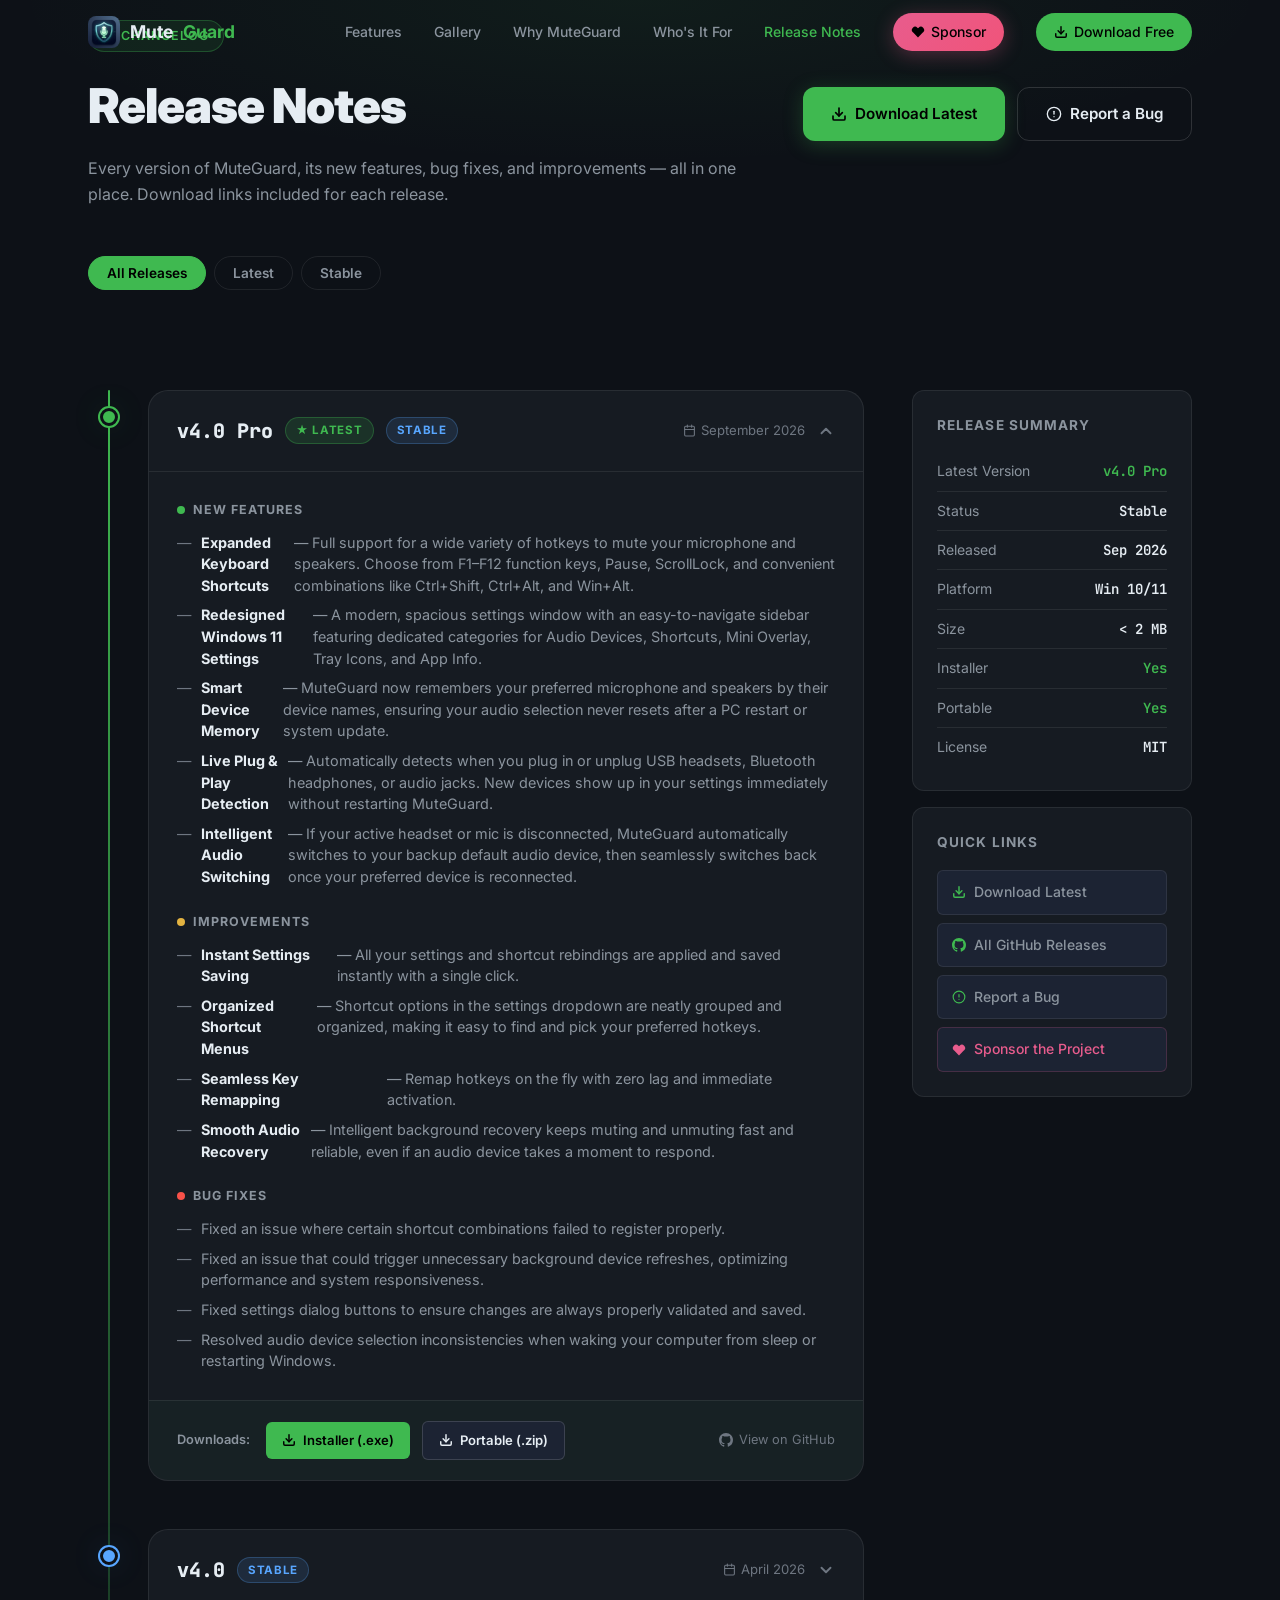
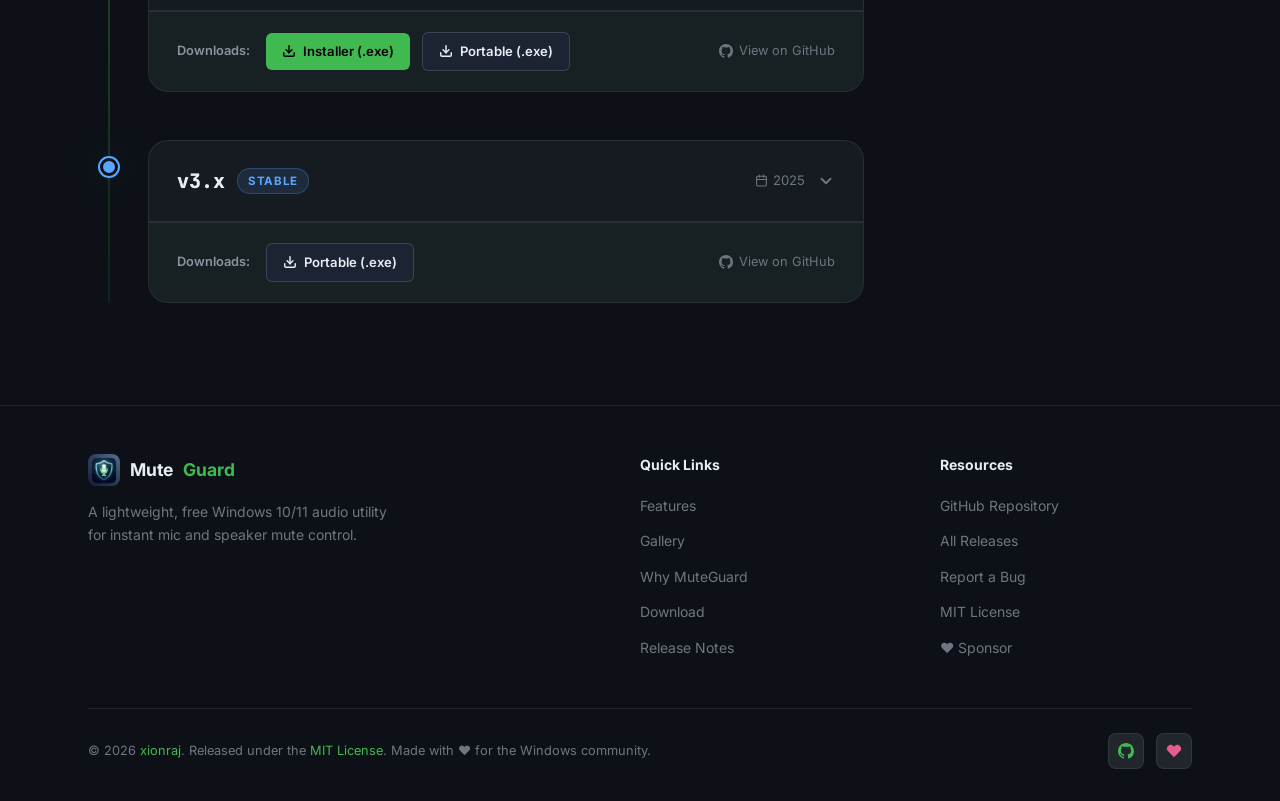
==== commit 611846e3: "Update website release notes and documentation for v4.0 Pro" ====
--- a/docs/release-notes.html
+++ b/docs/release-notes.html
@@ -638,15 +638,125 @@
           <div class="rn-timeline" id="releases-list">
 
             <!-- ════════════════════════════════════
-               v4.0 — LATEST
+               v4.0 Pro — LATEST
                ════════════════════════════════════ -->
             <div class="release-entry open" data-tags="latest stable" data-reveal>
               <div class="timeline-dot" aria-hidden="true"></div>
               <div class="release-card">
-                <div class="release-header" role="button" aria-expanded="true" tabindex="0" aria-controls="body-v40">
+                <div class="release-header" role="button" aria-expanded="true" tabindex="0" aria-controls="body-v40pro">
+                  <div class="release-meta">
+                    <span class="release-version">v4.0 Pro</span>
+                    <span class="release-tag tag-latest">★ Latest</span>
+                    <span class="release-tag tag-stable">Stable</span>
+                  </div>
+                  <div class="release-header-right">
+                    <span class="release-date">
+                      <svg width="13" height="13" viewBox="0 0 24 24" fill="none" stroke="currentColor" stroke-width="2"
+                        stroke-linecap="round" stroke-linejoin="round">
+                        <rect x="3" y="4" width="18" height="18" rx="2" />
+                        <line x1="16" y1="2" x2="16" y2="6" />
+                        <line x1="8" y1="2" x2="8" y2="6" />
+                        <line x1="3" y1="10" x2="21" y2="10" />
+                      </svg>
+                      September 2026
+                    </span>
+                    <svg class="chevron" width="18" height="18" viewBox="0 0 24 24" fill="none" stroke="currentColor"
+                      stroke-width="2.5" stroke-linecap="round" stroke-linejoin="round">
+                      <polyline points="6 9 12 15 18 9" />
+                    </svg>
+                  </div>
+                </div>
+
+                <div class="release-body" id="body-v40pro">
+
+                  <!-- New Features -->
+                  <div class="change-section">
+                    <div class="change-category">
+                      <span class="cat-dot cat-new"></span>
+                      New Features
+                    </div>
+                    <ul class="change-list">
+                      <li><strong>Expanded Keyboard Shortcuts</strong> — Full support for a wide variety of hotkeys to mute your microphone and speakers. Choose from F1–F12 function keys, Pause, ScrollLock, and convenient combinations like Ctrl+Shift, Ctrl+Alt, and Win+Alt.</li>
+                      <li><strong>Redesigned Windows 11 Settings</strong> — A modern, spacious settings window with an easy-to-navigate sidebar featuring dedicated categories for Audio Devices, Shortcuts, Mini Overlay, Tray Icons, and App Info.</li>
+                      <li><strong>Smart Device Memory</strong> — MuteGuard now remembers your preferred microphone and speakers by their device names, ensuring your audio selection never resets after a PC restart or system update.</li>
+                      <li><strong>Live Plug &amp; Play Detection</strong> — Automatically detects when you plug in or unplug USB headsets, Bluetooth headphones, or audio jacks. New devices show up in your settings immediately without restarting MuteGuard.</li>
+                      <li><strong>Intelligent Audio Switching</strong> — If your active headset or mic is disconnected, MuteGuard automatically switches to your backup default audio device, then seamlessly switches back once your preferred device is reconnected.</li>
+                    </ul>
+                  </div>
+
+                  <!-- Improvements -->
+                  <div class="change-section">
+                    <div class="change-category">
+                      <span class="cat-dot cat-improve"></span>
+                      Improvements
+                    </div>
+                    <ul class="change-list">
+                      <li><strong>Instant Settings Saving</strong> — All your settings and shortcut rebindings are applied and saved instantly with a single click.</li>
+                      <li><strong>Organized Shortcut Menus</strong> — Shortcut options in the settings dropdown are neatly grouped and organized, making it easy to find and pick your preferred hotkeys.</li>
+                      <li><strong>Seamless Key Remapping</strong> — Remap hotkeys on the fly with zero lag and immediate activation.</li>
+                      <li><strong>Smooth Audio Recovery</strong> — Intelligent background recovery keeps muting and unmuting fast and reliable, even if an audio device takes a moment to respond.</li>
+                    </ul>
+                  </div>
+
+                  <!-- Bug Fixes -->
+                  <div class="change-section">
+                    <div class="change-category">
+                      <span class="cat-dot cat-fix"></span>
+                      Bug Fixes
+                    </div>
+                    <ul class="change-list">
+                      <li>Fixed an issue where certain shortcut combinations failed to register properly.</li>
+                      <li>Fixed an issue that could trigger unnecessary background device refreshes, optimizing performance and system responsiveness.</li>
+                      <li>Fixed settings dialog buttons to ensure changes are always properly validated and saved.</li>
+                      <li>Resolved audio device selection inconsistencies when waking your computer from sleep or restarting Windows.</li>
+                    </ul>
+                  </div>
+
+                </div><!-- /release-body -->
+
+                <div class="release-downloads">
+                  <span class="dl-label">Downloads:</span>
+                  <a href="https://github.com/xionraj/MuteGuard/releases/latest" class="dl-btn dl-btn-installer"
+                    target="_blank" rel="noopener">
+                    <svg width="14" height="14" viewBox="0 0 24 24" fill="none" stroke="currentColor" stroke-width="2.5"
+                      stroke-linecap="round" stroke-linejoin="round">
+                      <path d="M21 15v4a2 2 0 0 1-2 2H5a2 2 0 0 1-2-2v-4" />
+                      <polyline points="7 10 12 15 17 10" />
+                      <line x1="12" y1="15" x2="12" y2="3" />
+                    </svg>
+                    Installer (.exe)
+                  </a>
+                  <a href="https://github.com/xionraj/MuteGuard/releases/latest" class="dl-btn dl-btn-portable"
+                    target="_blank" rel="noopener">
+                    <svg width="14" height="14" viewBox="0 0 24 24" fill="none" stroke="currentColor" stroke-width="2.5"
+                      stroke-linecap="round" stroke-linejoin="round">
+                      <path d="M21 15v4a2 2 0 0 1-2 2H5a2 2 0 0 1-2-2v-4" />
+                      <polyline points="7 10 12 15 17 10" />
+                      <line x1="12" y1="15" x2="12" y2="3" />
+                    </svg>
+                    Portable (.zip)
+                  </a>
+                  <a href="https://github.com/xionraj/MuteGuard/releases/latest" class="dl-github" target="_blank"
+                    rel="noopener">
+                    <svg width="14" height="14" viewBox="0 0 24 24" fill="currentColor">
+                      <path
+                        d="M12 0C5.37 0 0 5.37 0 12c0 5.31 3.435 9.795 8.205 11.385.6.105.825-.255.825-.57 0-.285-.015-1.23-.015-2.235-3.015.555-3.795-.735-4.035-1.41-.135-.345-.72-1.41-1.23-1.695-.42-.225-1.02-.78-.015-.795.945-.015 1.62.87 1.845 1.23 1.08 1.815 2.805 1.305 3.495.99.105-.78.42-1.305.765-1.605-2.67-.3-5.46-1.335-5.46-5.925 0-1.305.465-2.385 1.23-3.225-.12-.3-.54-1.53.12-3.18 0 0 1.005-.315 3.3 1.23.96-.27 1.98-.405 3-.405s2.04.135 3 .405c2.295-1.56 3.3-1.23 3.3-1.23.66 1.65.24 2.88.12 3.18.765.84 1.23 1.905 1.23 3.225 0 4.605-2.805 5.625-5.475 5.925.435.375.81 1.095.81 2.22 0 1.605-.015 2.895-.015 3.3 0 .315.225.69.825.57A12.02 12.02 0 0 0 24 12c0-6.63-5.37-12-12-12z" />
+                    </svg>
+                    View on GitHub
+                  </a>
+                </div>
+              </div>
+            </div><!-- /v4.0 Pro -->
+
+            <!-- ════════════════════════════════════
+               v4.0
+               ════════════════════════════════════ -->
+            <div class="release-entry" data-tags="stable" data-reveal data-reveal-delay="1">
+              <div class="timeline-dot" style="background:var(--color-accent-2);box-shadow:0 0 0 2px var(--color-accent-2),var(--shadow-glow-blue);" aria-hidden="true"></div>
+              <div class="release-card">
+                <div class="release-header" role="button" aria-expanded="false" tabindex="0" aria-controls="body-v40">
                   <div class="release-meta">
                     <span class="release-version">v4.0</span>
-                    <span class="release-tag tag-latest">★ Latest</span>
                     <span class="release-tag tag-stable">Stable</span>
                   </div>
                   <div class="release-header-right">
@@ -906,7 +1016,7 @@
             <h3>Release Summary</h3>
             <div class="stat-row">
               <span class="stat-label">Latest Version</span>
-              <span class="stat-value green">v4.0</span>
+              <span class="stat-value green">v4.0 Pro</span>
             </div>
             <div class="stat-row">
               <span class="stat-label">Status</span>
@@ -914,7 +1024,7 @@
             </div>
             <div class="stat-row">
               <span class="stat-label">Released</span>
-              <span class="stat-value">Apr 2026</span>
+              <span class="stat-value">Sep 2026</span>
             </div>
             <div class="stat-row">
               <span class="stat-label">Platform</span>
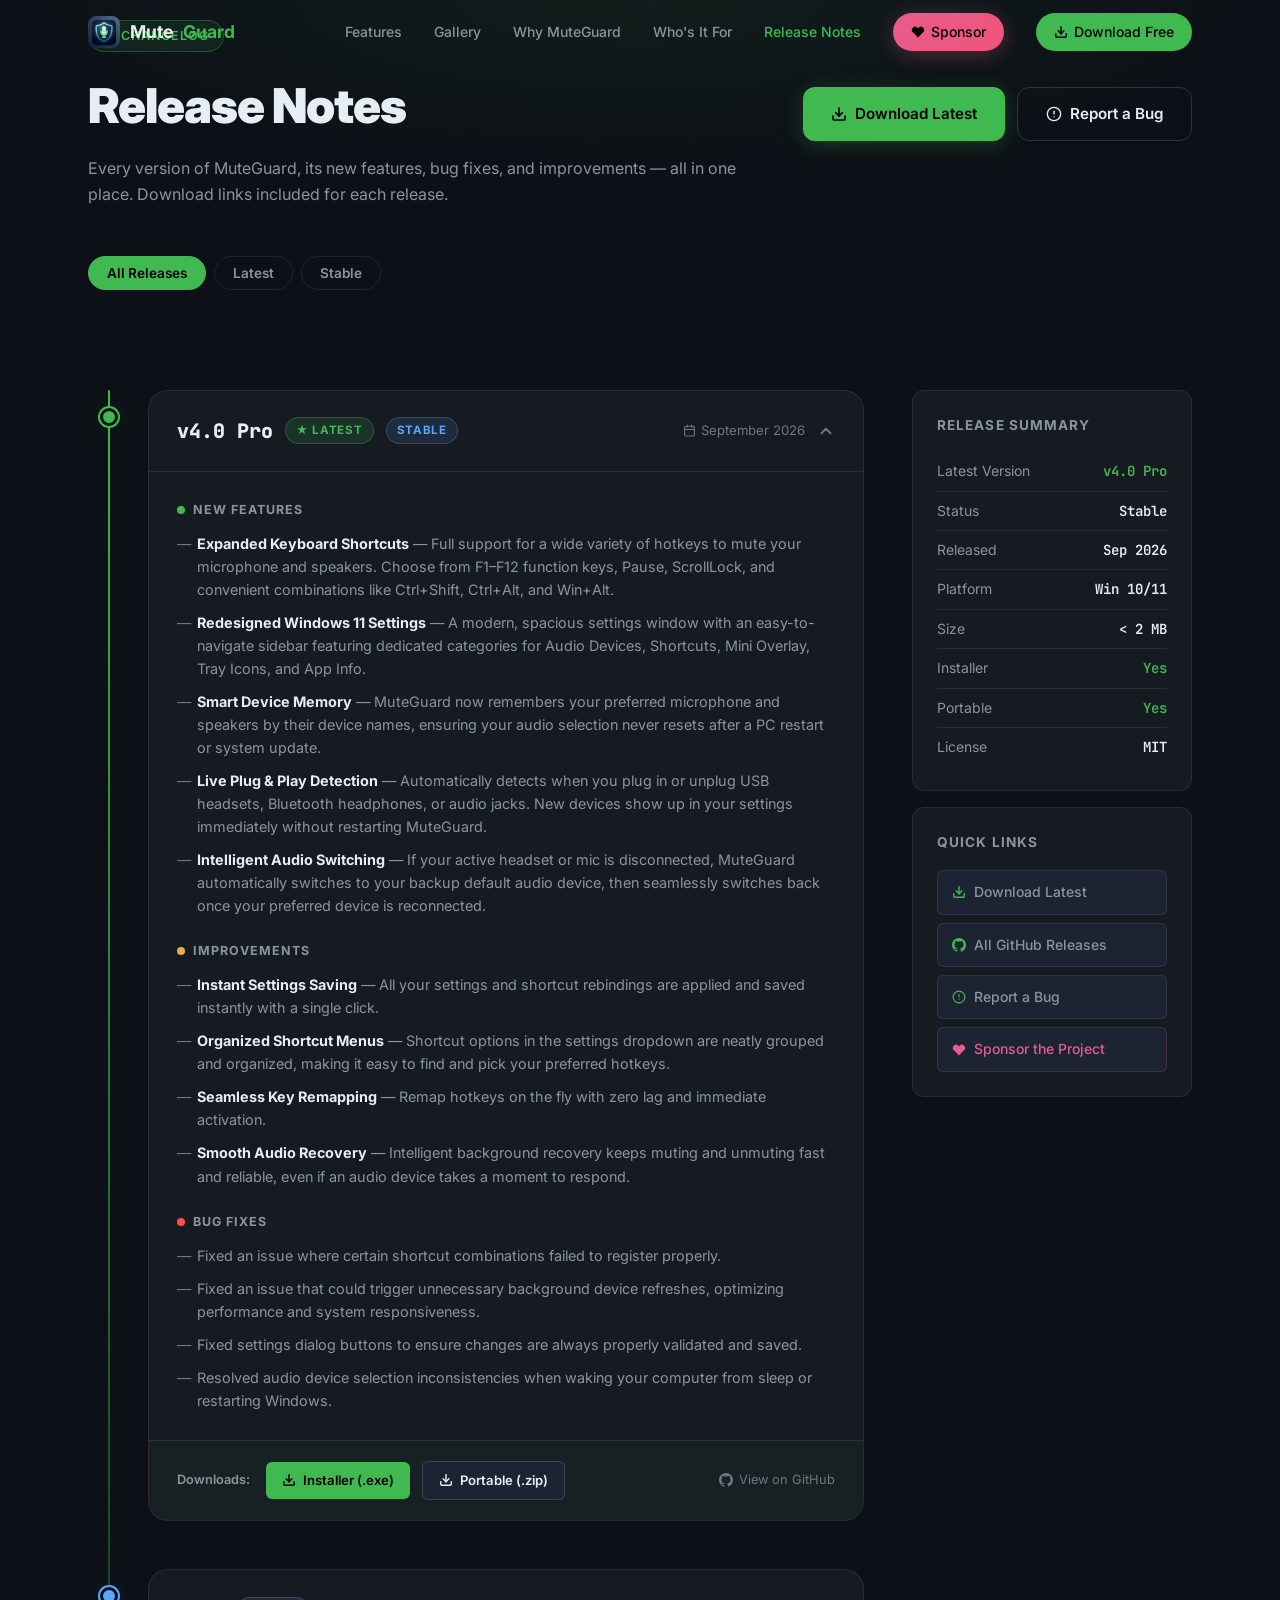
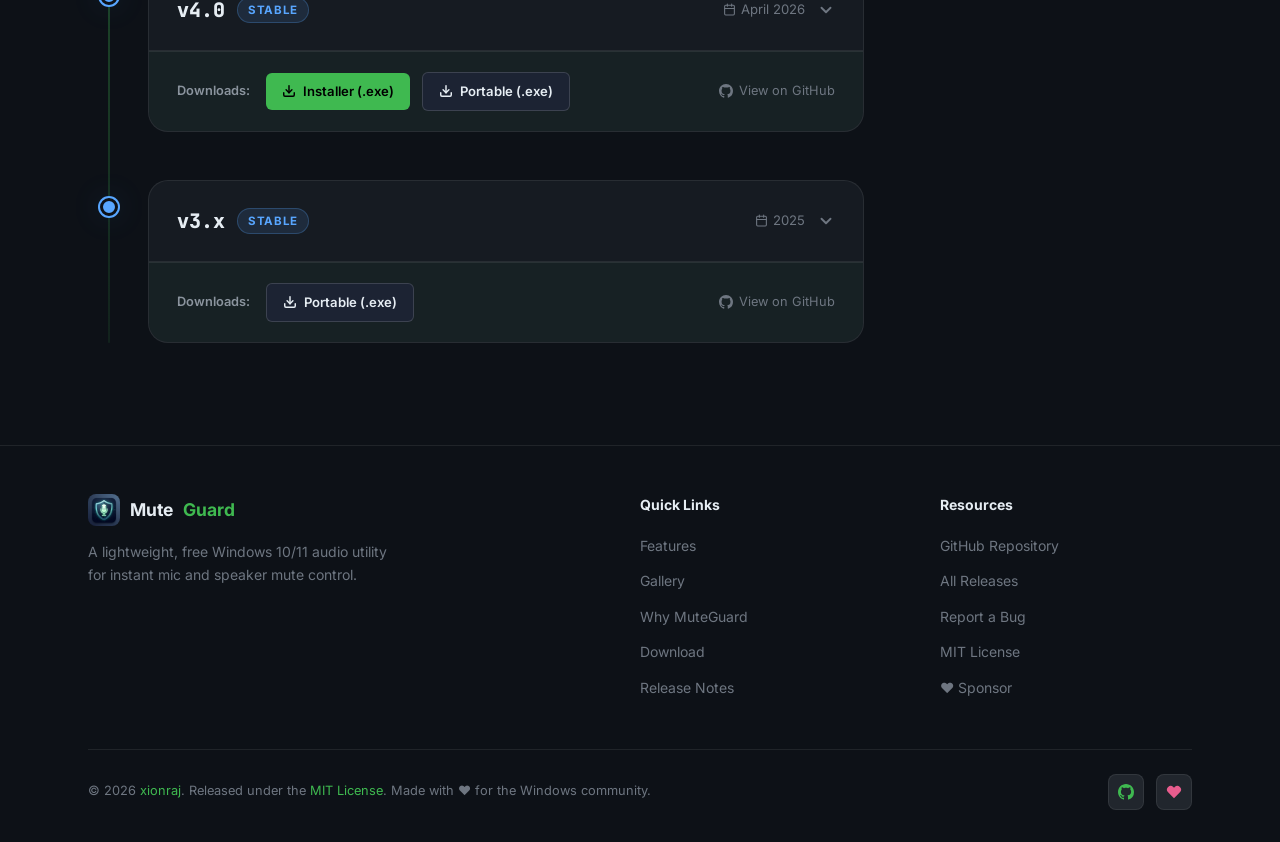
==== commit b1283790: "Fix release notes text list formatting and remove Changes & Removals section from v4.0" ====
--- a/docs/release-notes.html
+++ b/docs/release-notes.html
@@ -315,21 +315,23 @@
       list-style: none;
       display: flex;
       flex-direction: column;
-      gap: 8px;
+      gap: 10px;
     }
 
     .change-list li {
-      display: flex;
-      gap: 10px;
+      position: relative;
+      padding-left: 20px;
       font-size: 0.9rem;
       color: var(--color-text-muted);
-      line-height: 1.5;
+      line-height: 1.6;
     }
 
     .change-list li::before {
       content: '—';
+      position: absolute;
+      left: 0;
+      top: 0;
       color: var(--color-text-subtle);
-      flex-shrink: 0;
     }
 
     .change-list li strong {
@@ -848,26 +850,7 @@
                     </ul>
                   </div>
 
-                  <!-- Changes -->
-                  <div class="change-section">
-                    <div class="change-category">
-                      <span class="cat-dot cat-change"></span>
-                      Changes &amp; Removals
-                    </div>
-                    <ul class="change-list">
-                      <li>Removed all product activation and licensing gates — MuteGuard is now <strong>100% free with
-                          no restrictions</strong>.</li>
-                      <li>Replaced activation section in Settings with a clean <strong>Sponsor / Donate</strong> section
-                        linking to GitHub Sponsors.</li>
-                      <li>Renamed application from <em>MicToggle</em> to <strong>MuteGuard</strong> to better reflect
-                        its dual mic+speaker functionality.</li>
-                      <li>Settings layout reorganized into logical sections for improved usability and discoverability.
-                      </li>
-                      <li>Default icon theme now switches automatically based on the chosen Dark / Light mode
-                        preference.</li>
-                      <li>Mini window default size set to 120% scale.</li>
-                    </ul>
-                  </div>
+
 
                 </div><!-- /release-body -->
 
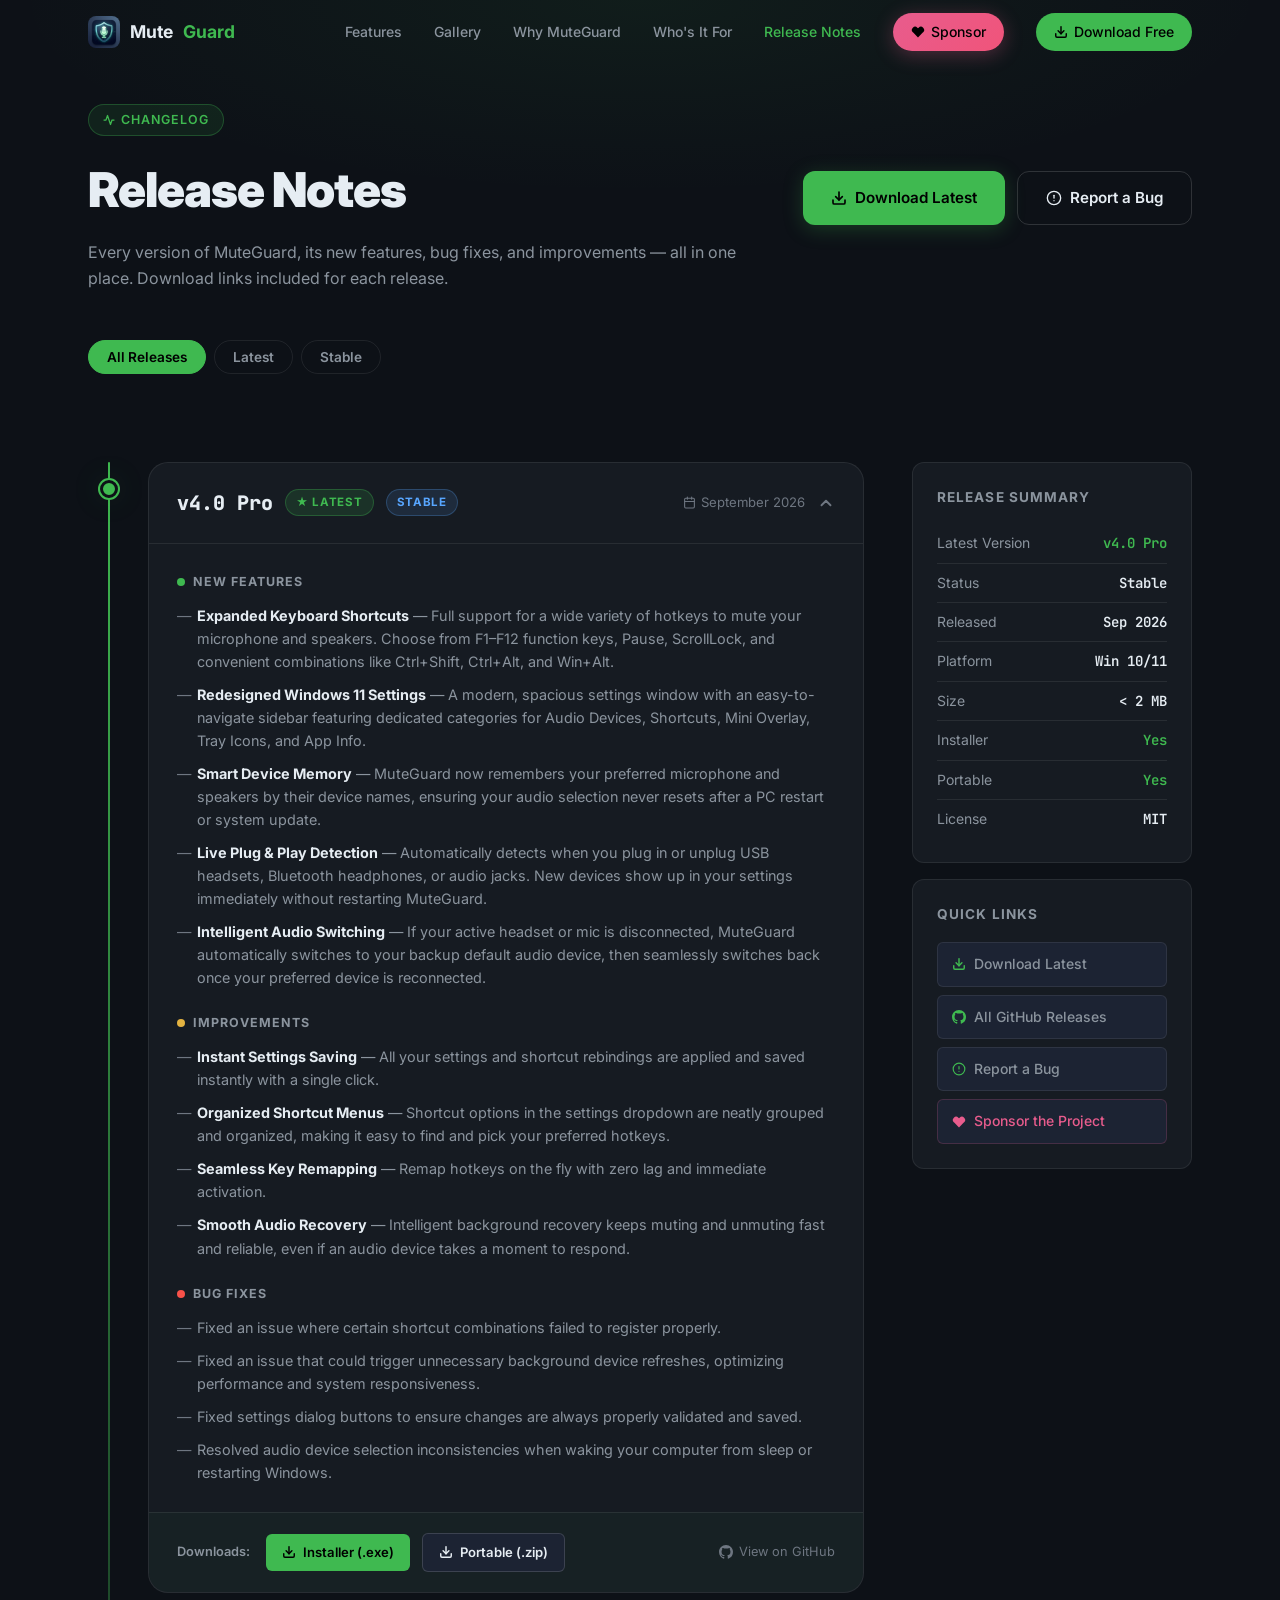
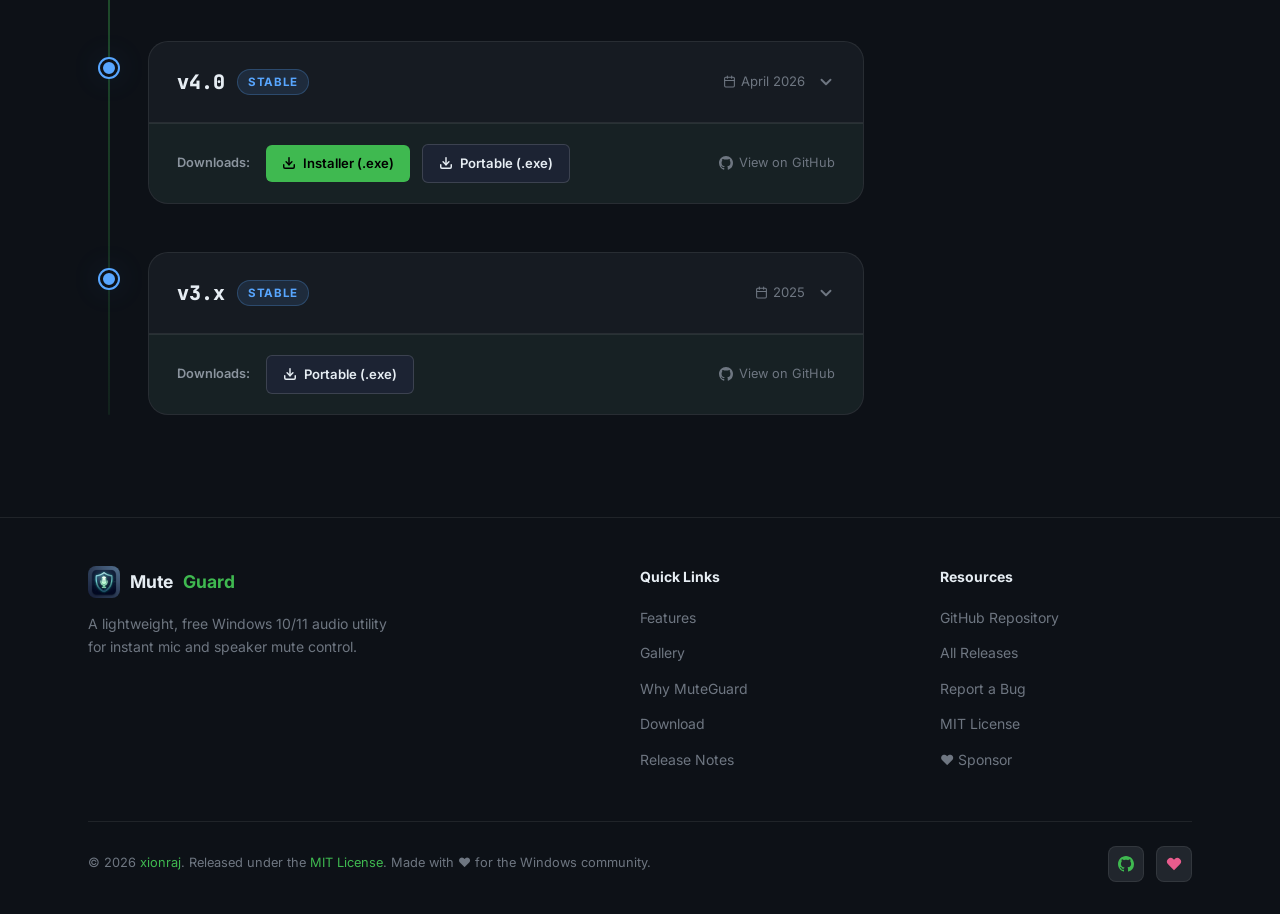
==== commit 85682a3c: "Optimize website and release notes for mobile devices" ====
--- a/docs/release-notes.html
+++ b/docs/release-notes.html
@@ -31,7 +31,7 @@
   <style>
     /* ── Release Notes page extras ── */
     .rn-hero {
-      padding: 20px 0 60px;
+      padding: 104px 0 48px;
       background: var(--color-bg);
       position: relative;
       overflow: hidden;
@@ -515,6 +515,118 @@
 
       .timeline-dot {
         left: 2px;
+      }
+    }
+
+    @media (max-width: 640px) {
+      .rn-hero {
+        padding: 92px 0 32px;
+      }
+
+      .rn-hero-inner {
+        flex-direction: column;
+        align-items: flex-start;
+        gap: 20px;
+      }
+
+      .rn-hero-actions {
+        width: 100%;
+        flex-direction: column;
+        gap: 10px;
+      }
+
+      .rn-hero-actions .btn {
+        width: 100%;
+        justify-content: center;
+      }
+
+      .rn-filter {
+        margin: 28px 0 28px;
+        gap: 8px;
+      }
+
+      .filter-btn {
+        padding: 7px 14px;
+        font-size: 0.8rem;
+      }
+
+      .rn-timeline::before {
+        left: 8px;
+      }
+
+      .release-entry {
+        padding-left: 28px;
+        margin-bottom: 28px;
+      }
+
+      .timeline-dot {
+        left: 0;
+        top: 18px;
+        width: 16px;
+        height: 16px;
+      }
+
+      .release-header {
+        padding: 16px;
+        gap: 10px;
+      }
+
+      .release-meta {
+        gap: 8px;
+      }
+
+      .release-version {
+        font-size: 1.1rem;
+      }
+
+      .release-header-right {
+        gap: 8px;
+      }
+
+      .release-entry.open .release-body {
+        padding: 18px 16px;
+      }
+
+      .change-section {
+        margin-bottom: 20px;
+      }
+
+      .change-category {
+        margin-bottom: 10px;
+      }
+
+      .change-list li {
+        font-size: 0.86rem;
+        line-height: 1.55;
+      }
+
+      .release-downloads {
+        flex-direction: column;
+        align-items: stretch;
+        gap: 10px;
+        padding: 14px 16px;
+      }
+
+      .release-downloads .dl-label {
+        font-size: 0.78rem;
+        margin-bottom: 2px;
+      }
+
+      .release-downloads .dl-btn {
+        width: 100%;
+        justify-content: center;
+        padding: 10px 14px;
+        font-size: 0.84rem;
+      }
+
+      .release-downloads .dl-github {
+        justify-content: center;
+        margin: 4px 0 0;
+        padding-top: 4px;
+      }
+
+      .sidebar-card {
+        padding: 18px 16px;
       }
     }
   </style>
--- a/docs/assets/css/style.css
+++ b/docs/assets/css/style.css
@@ -56,6 +56,8 @@
 html {
   scroll-behavior: smooth;
   font-size: 16px;
+  overflow-x: hidden;
+  -webkit-text-size-adjust: 100%;
 }
 
 body {
@@ -65,6 +67,11 @@
   line-height: 1.6;
   overflow-x: hidden;
   -webkit-font-smoothing: antialiased;
+  -webkit-tap-highlight-color: transparent;
+}
+
+button, a, .btn, .filter-btn, .hamburger {
+  touch-action: manipulation;
 }
 
 ::selection {
@@ -1444,6 +1451,10 @@
 }
 
 @media (max-width: 768px) {
+  :root {
+    --section-pad: 56px;
+  }
+
   .nav-links {
     display: none;
   }
@@ -1456,32 +1467,68 @@
     display: flex;
   }
 
+  .hero-inner {
+    padding-top: 16px;
+    gap: 36px;
+  }
+
+  .hero-visual {
+    padding: 10px 0;
+  }
+
   .hero-icon-ring {
-    width: 220px;
-    height: 220px;
+    width: 200px;
+    height: 200px;
   }
 
   .hero-icon-main {
-    width: 140px;
-    height: 140px;
+    width: 130px;
+    height: 130px;
   }
 
   .floating-card-1,
   .floating-card-3 {
-    left: 0;
+    left: 4px;
+    max-width: calc(100vw - 40px);
   }
 
   .floating-card-2 {
-    right: 0;
+    right: 4px;
+    max-width: calc(100vw - 40px);
+  }
+
+  .floating-card {
+    padding: 8px 12px;
+    font-size: 0.78rem;
   }
 
   .features-grid {
     grid-template-columns: 1fr;
+    gap: 16px;
+  }
+
+  .feature-card {
+    padding: 24px 20px;
   }
 
   .shortcut-showcase {
     flex-direction: column;
-    gap: 28px;
+    gap: 24px;
+  }
+
+  .shortcut-box {
+    padding: 28px 20px;
+  }
+
+  .shortcut-keys {
+    flex-wrap: wrap;
+    justify-content: center;
+    gap: 8px;
+  }
+
+  kbd {
+    padding: 8px 14px;
+    font-size: 0.95rem;
   }
 
   .footer-inner {
@@ -1492,25 +1539,133 @@
   .footer-bottom {
     flex-direction: column;
     text-align: center;
-  }
-}
-
-@media (max-width: 480px) {
+    gap: 16px;
+  }
+}
+
+@media (max-width: 640px) {
+  .hero-title {
+    font-size: clamp(2rem, 8vw, 2.6rem);
+  }
+
+  .hero-desc {
+    font-size: 1rem;
+    line-height: 1.6;
+    margin-bottom: 28px;
+  }
+
+  .hero-cta {
+    flex-direction: column;
+    align-items: stretch;
+    width: 100%;
+    max-width: 360px;
+    margin: 0 auto;
+    gap: 12px;
+  }
+
+  .hero-cta .btn {
+    width: 100%;
+    justify-content: center;
+    padding: 14px 24px;
+    font-size: 0.95rem;
+  }
+
+  .hero-meta {
+    display: grid;
+    grid-template-columns: repeat(2, 1fr);
+    gap: 10px 14px;
+    width: 100%;
+    max-width: 360px;
+    margin: 28px auto 0;
+    text-align: left;
+    font-size: 0.8rem;
+  }
+
+  .audience-grid {
+    grid-template-columns: repeat(2, 1fr);
+    gap: 12px;
+    margin-top: 32px;
+  }
+
+  .audience-card {
+    padding: 20px 12px;
+    gap: 10px;
+  }
+
+  .audience-card .icon {
+    font-size: 1.8rem;
+  }
+
+  .audience-card span {
+    font-size: 0.82rem;
+    text-align: center;
+  }
+
+  .download-box {
+    padding: 36px 20px;
+  }
+
+  .req-grid {
+    flex-direction: column;
+    align-items: stretch;
+    max-width: 360px;
+    margin: 24px auto 0;
+    gap: 8px;
+  }
+
+  .req-chip {
+    width: 100%;
+    justify-content: flex-start;
+    padding: 9px 14px;
+    font-size: 0.82rem;
+  }
+
   .download-cta {
     flex-direction: column;
-    align-items: center;
-  }
-
-  .hero-cta {
-    flex-direction: column;
-    align-items: center;
+    align-items: stretch;
+    width: 100%;
+    max-width: 360px;
+    margin: 24px auto 0;
+    gap: 12px;
+  }
+
+  .download-cta .btn {
+    width: 100%;
+    justify-content: center;
+    padding: 14px 24px;
+    font-size: 0.95rem;
   }
 
   .donate-card {
-    padding: 32px 24px;
-  }
-
-  .download-box {
-    padding: 40px 24px;
+    padding: 32px 20px;
+  }
+
+  .donate-cta {
+    width: 100%;
+  }
+
+  .donate-cta .btn {
+    width: 100%;
+    justify-content: center;
+  }
+}
+
+@media (max-width: 380px) {
+  .hero-icon-ring {
+    width: 170px;
+    height: 170px;
+  }
+
+  .hero-icon-main {
+    width: 110px;
+    height: 110px;
+  }
+
+  .audience-grid {
+    grid-template-columns: 1fr;
+  }
+
+  .hero-meta {
+    grid-template-columns: 1fr;
   }
 }
